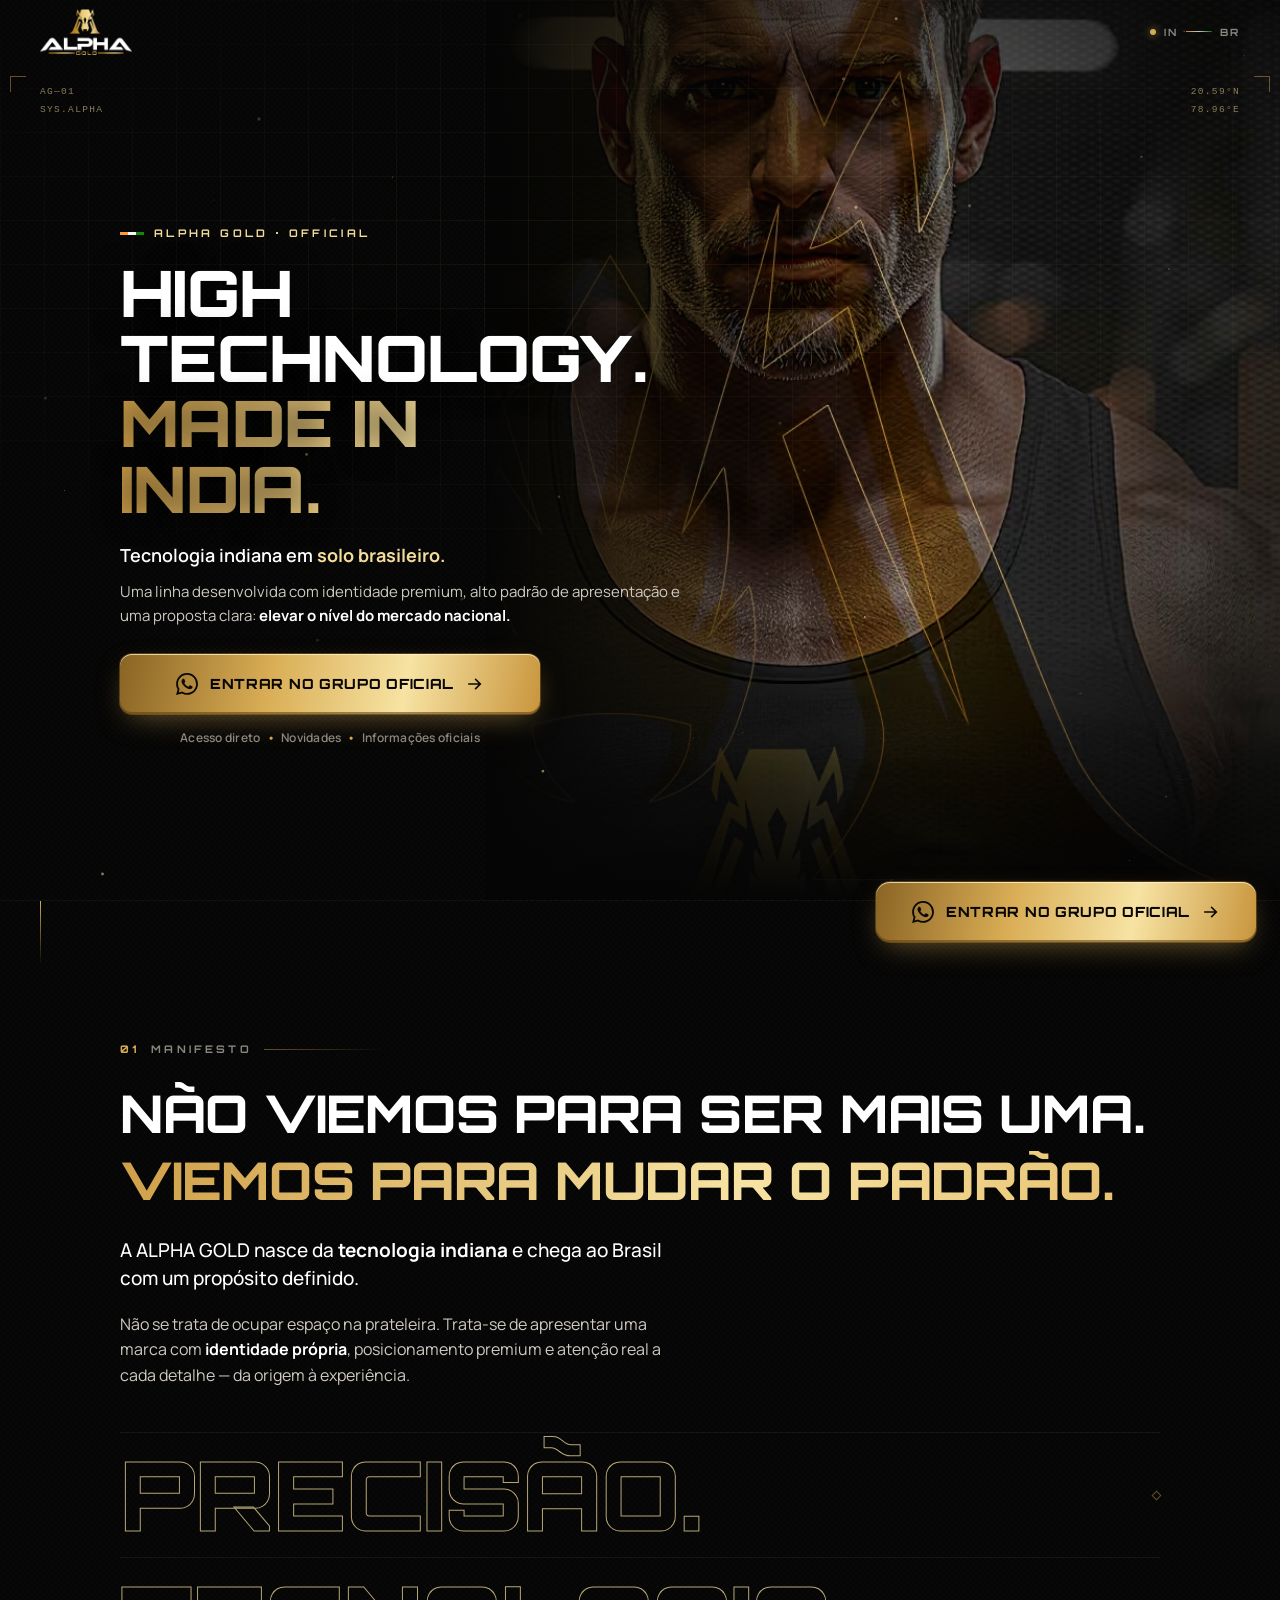
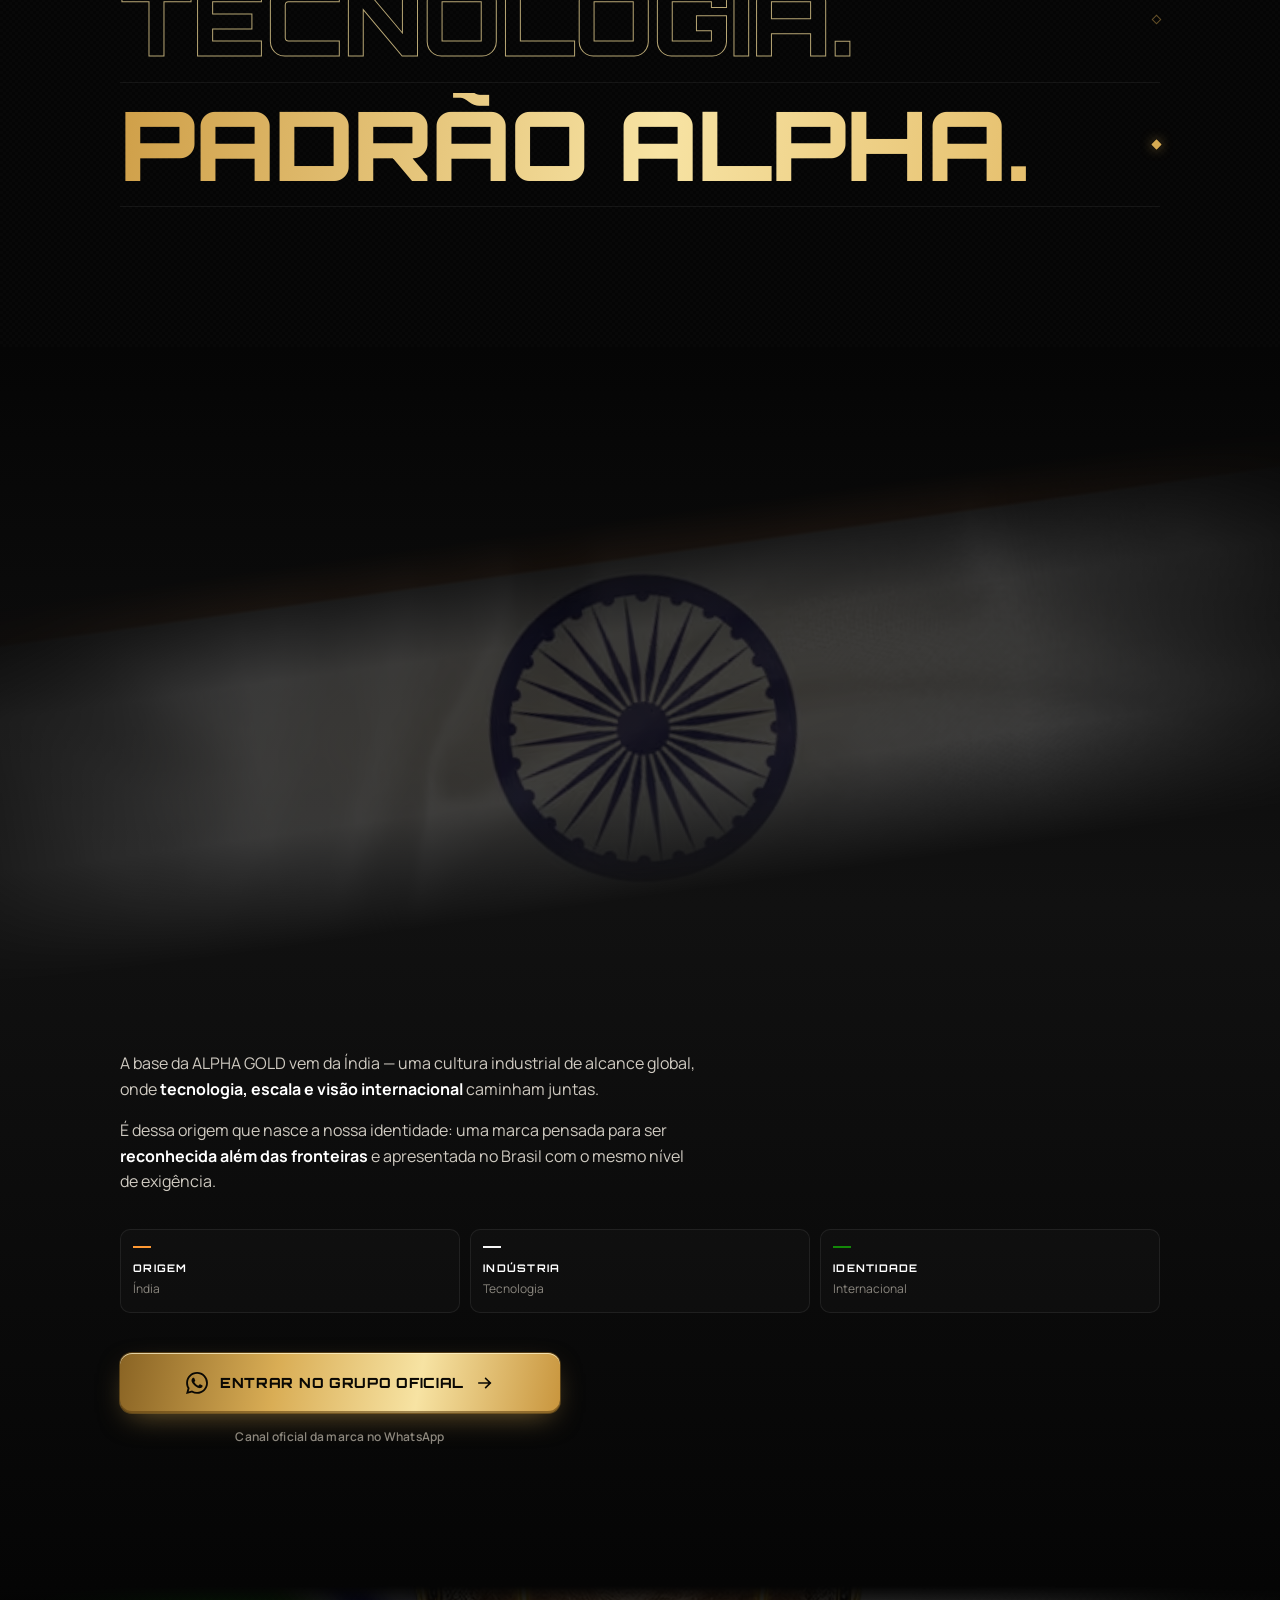
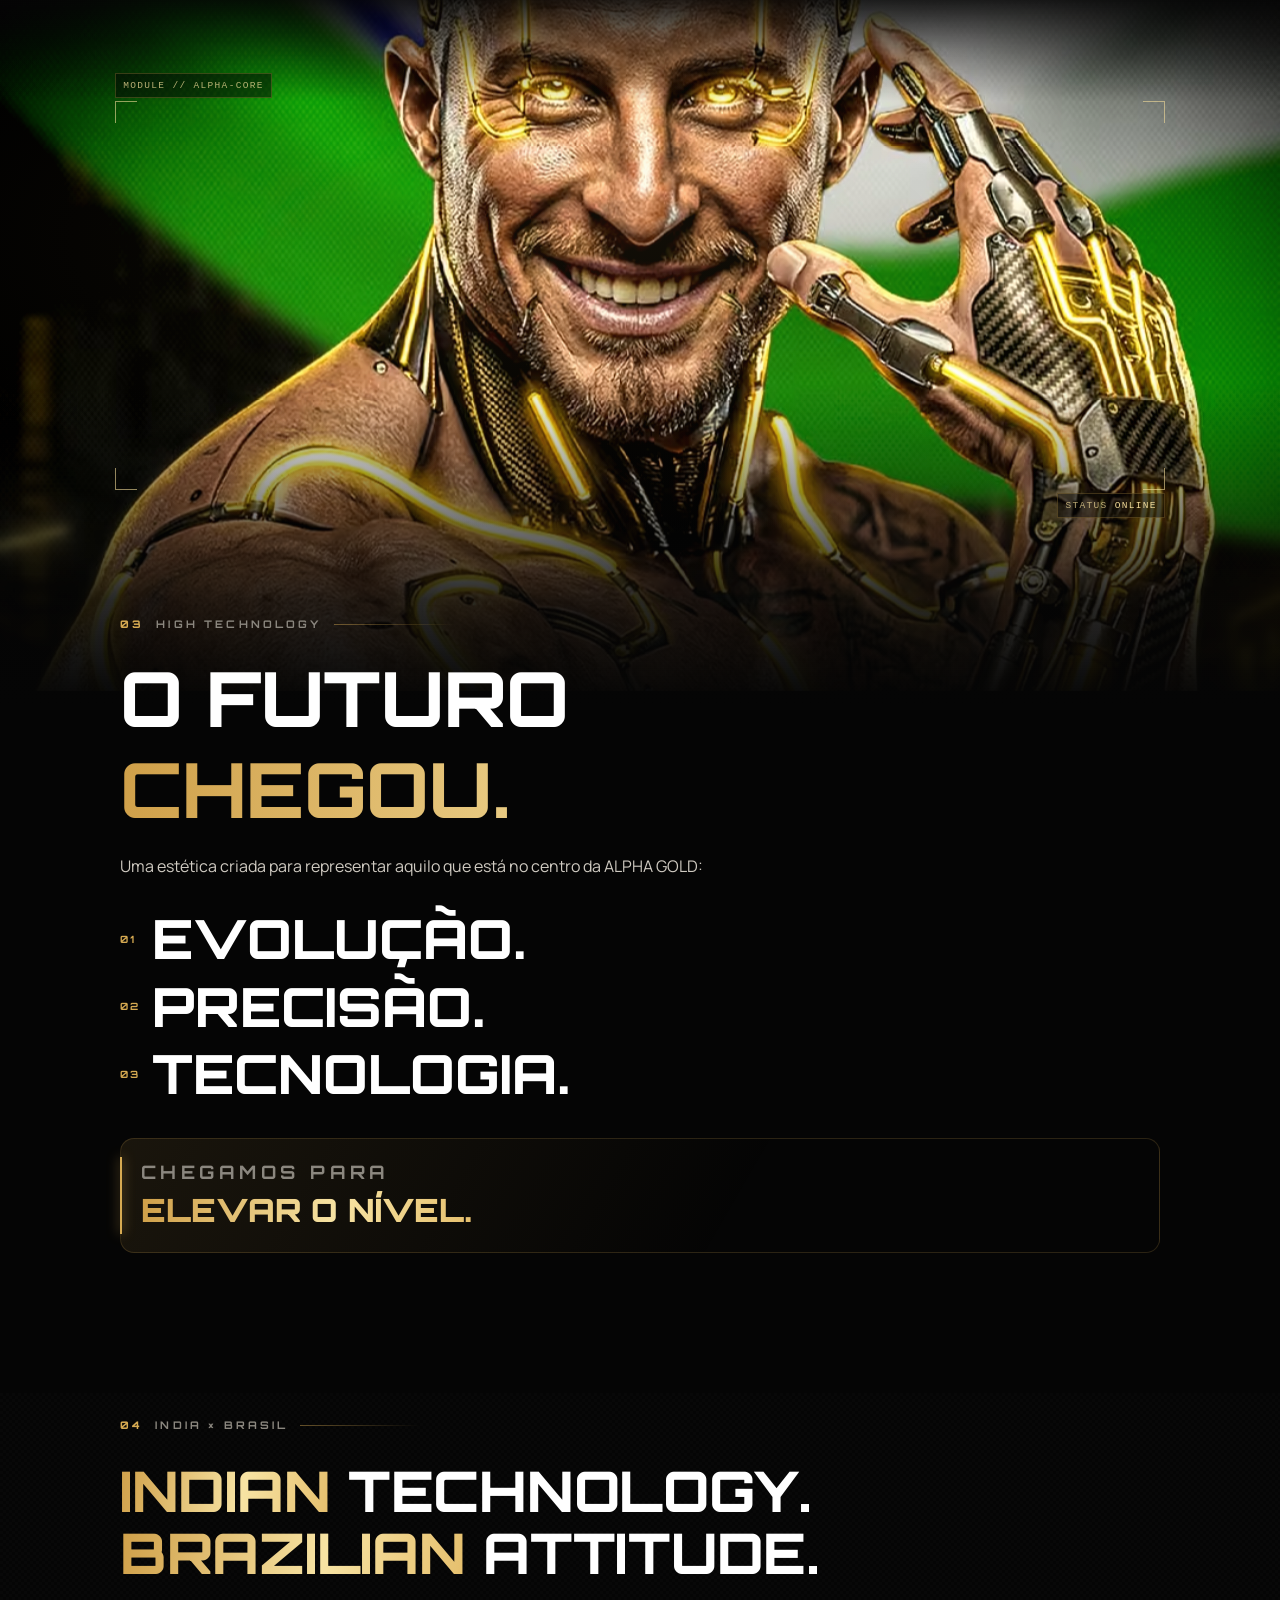
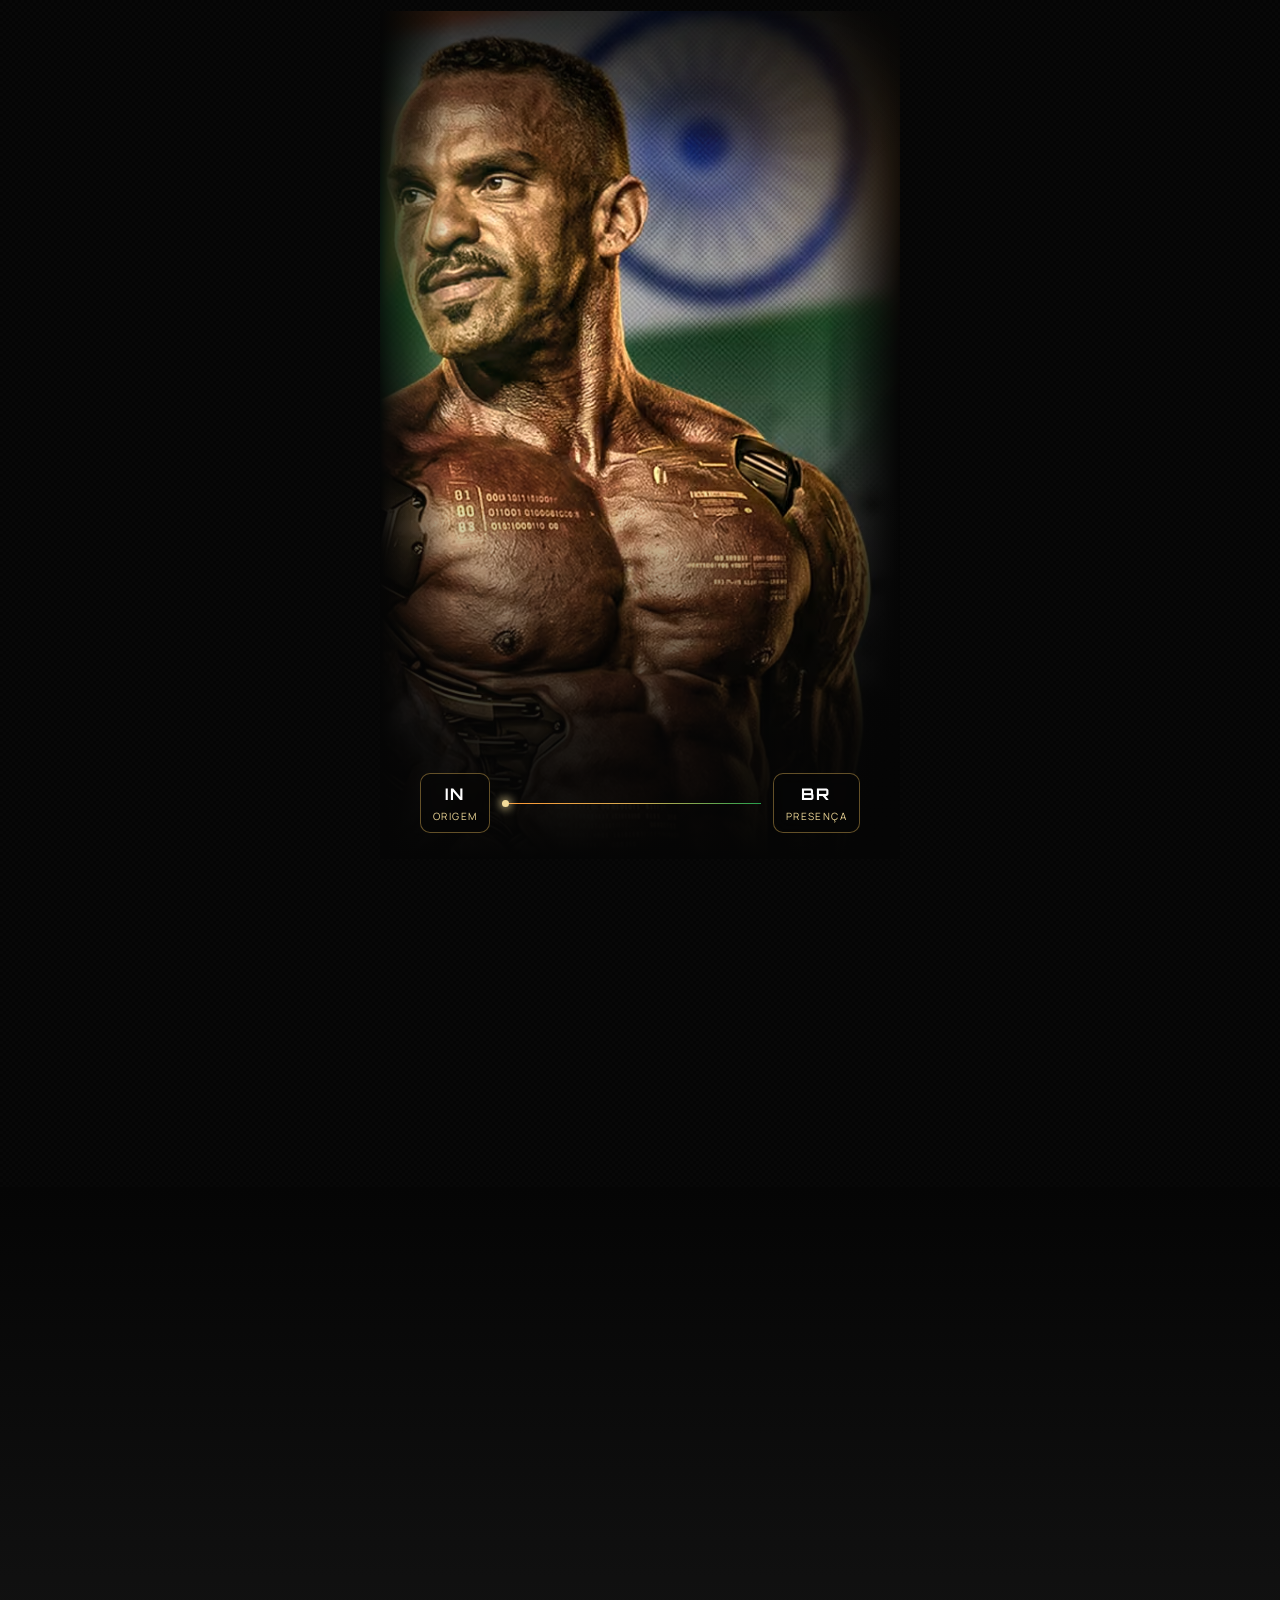
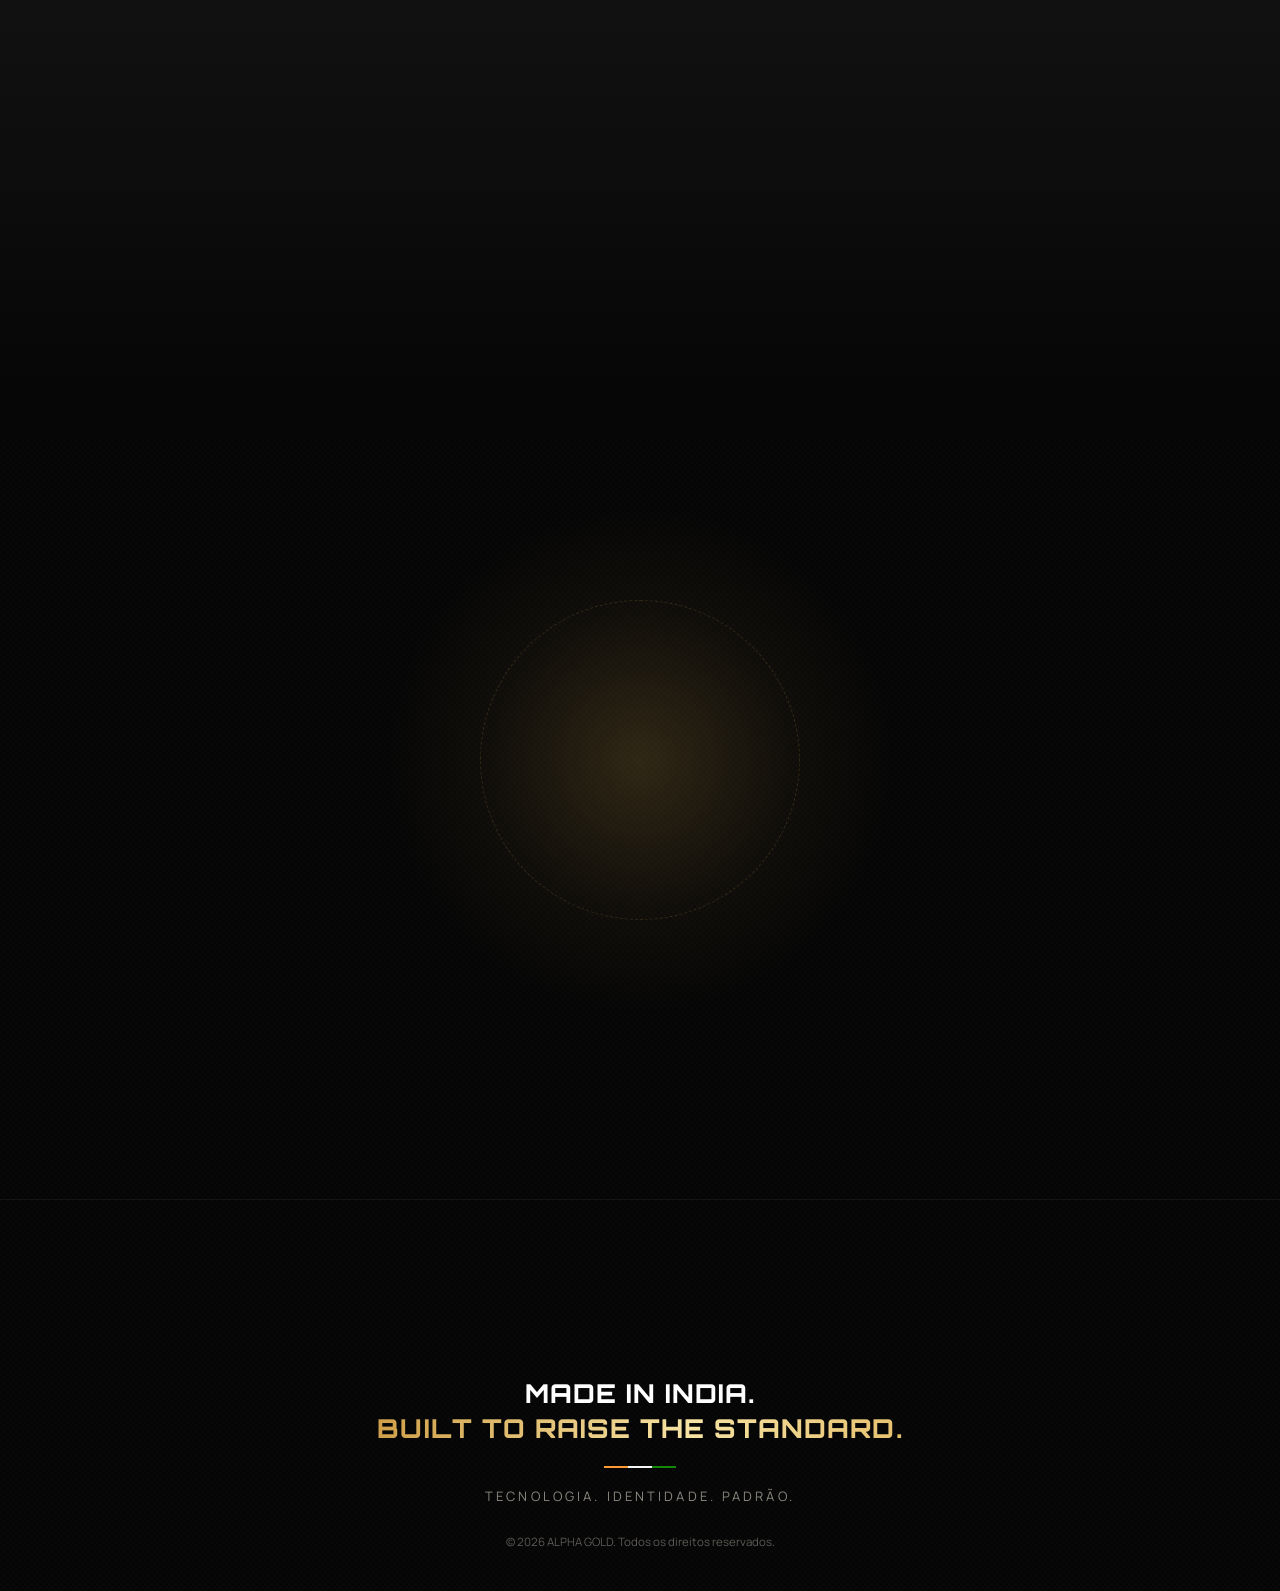
==== index.html @ a2a4c8d1 "Landing page ALPHA GOLD (mobile-first) Página institucional com hero, manifesto, Made in India, High" ====
<!doctype html>
<html lang="pt-BR">
<head>
  <meta charset="utf-8">
  <meta name="viewport" content="width=device-width, initial-scale=1, viewport-fit=cover">
  <title>ALPHA GOLD | High Technology — Made in India</title>
  <meta name="description" content="Conheça a ALPHA GOLD. Tecnologia, identidade premium e origem indiana em uma experiência desenvolvida para o mercado brasileiro.">
  <meta name="theme-color" content="#050505">
  <meta name="color-scheme" content="dark">
  <script>document.documentElement.classList.add('js')</script>
  <link rel="canonical" href="https://SEU-DOMINIO.com.br/">

  <!-- Open Graph -->
  <meta property="og:type" content="website">
  <meta property="og:locale" content="pt_BR">
  <meta property="og:site_name" content="ALPHA GOLD">
  <meta property="og:title" content="ALPHA GOLD | High Technology — Made in India">
  <meta property="og:description" content="Conheça a ALPHA GOLD. Tecnologia, identidade premium e origem indiana em uma experiência desenvolvida para o mercado brasileiro.">
  <meta property="og:url" content="https://SEU-DOMINIO.com.br/">
  <meta property="og:image" content="https://SEU-DOMINIO.com.br/assets/img/og-image.jpg">
  <meta property="og:image:type" content="image/jpeg">
  <meta property="og:image:width" content="1200">
  <meta property="og:image:height" content="630">
  <meta property="og:image:alt" content="ALPHA GOLD — High Technology, Made in India">
  <meta name="twitter:card" content="summary_large_image">
  <meta name="twitter:title" content="ALPHA GOLD | High Technology — Made in India">
  <meta name="twitter:description" content="Tecnologia, identidade premium e origem indiana em uma experiência desenvolvida para o mercado brasileiro.">
  <meta name="twitter:image" content="https://SEU-DOMINIO.com.br/assets/img/og-image.jpg">

  <link rel="icon" type="image/png" href="assets/img/favicon.png">
  <link rel="apple-touch-icon" href="assets/img/apple-touch-icon.png">

  <!-- LCP: imagem do hero -->
  <link rel="preload" as="image" href="assets/img/hero.avif" type="image/avif" fetchpriority="high">

  <link rel="preconnect" href="https://fonts.googleapis.com">
  <link rel="preconnect" href="https://fonts.gstatic.com" crossorigin>
  <link rel="stylesheet" href="https://fonts.googleapis.com/css2?family=Orbitron:wght@500;700;800;900&family=Manrope:wght@400;500;600;700;800&display=swap">
  <link rel="stylesheet" href="assets/css/styles.css">

  <script type="application/ld+json">
  {
    "@context": "https://schema.org",
    "@type": "Organization",
    "name": "ALPHA GOLD",
    "slogan": "High Technology — Made in India",
    "logo": "https://SEU-DOMINIO.com.br/assets/img/logo.webp"
  }
  </script>
</head>
<body>
  <!-- Sprite de ícones -->
  <svg width="0" height="0" style="position:absolute" aria-hidden="true" focusable="false">
    <symbol id="i-wa" viewBox="0 0 24 24"><path fill="currentColor" d="M17.47 14.38c-.3-.15-1.76-.87-2.03-.97-.27-.1-.47-.15-.67.15-.2.3-.77.97-.94 1.16-.17.2-.35.22-.64.07-.3-.15-1.26-.46-2.39-1.47-.88-.79-1.48-1.76-1.65-2.06-.17-.3-.02-.46.13-.6.13-.14.3-.35.45-.53.15-.17.2-.3.3-.5.1-.2.05-.37-.03-.52-.07-.15-.67-1.61-.91-2.2-.25-.58-.49-.5-.67-.51h-.57c-.2 0-.52.07-.8.37-.27.3-1.04 1.02-1.04 2.48 0 1.46 1.07 2.88 1.21 3.07.15.2 2.1 3.2 5.08 4.49.71.31 1.26.49 1.7.63.71.22 1.36.19 1.87.12.57-.09 1.76-.72 2-1.42.25-.7.25-1.29.18-1.41-.08-.13-.28-.2-.57-.35m-5.42 7.4h-.01a9.87 9.87 0 0 1-5.03-1.38l-.36-.21-3.74.98 1-3.65-.24-.37a9.86 9.86 0 0 1-1.51-5.26c0-5.45 4.44-9.88 9.89-9.88 2.64 0 5.12 1.03 6.99 2.9a9.83 9.83 0 0 1 2.89 6.99c0 5.45-4.44 9.88-9.88 9.88m8.41-18.3A11.82 11.82 0 0 0 12.05 0C5.5 0 .16 5.34.16 11.89c0 2.1.55 4.14 1.59 5.95L.06 24l6.3-1.65a11.88 11.88 0 0 0 5.68 1.45h.01c6.55 0 11.89-5.34 11.89-11.9 0-3.17-1.24-6.16-3.48-8.4Z"/></symbol>
    <symbol id="i-arrow" viewBox="0 0 24 24"><path fill="none" stroke="currentColor" stroke-width="2.2" stroke-linecap="square" d="M4 12h15M13 6l6 6-6 6"/></symbol>
  </svg>

  <a class="skip" href="#manifesto">Pular para o conteúdo</a>

  <header class="topbar" id="topbar">
    <a class="topbar__brand" href="#topo" aria-label="ALPHA GOLD — início">
      <img src="assets/img/logo-sm.webp" width="400" height="200" alt="ALPHA GOLD" decoding="async">
    </a>
    <div class="topbar__hud" aria-hidden="true">
      <span class="dot"></span>
      <span>IN</span><i class="topbar__line"></i><span>BR</span>
    </div>
  </header>

  <main id="topo">

    <!-- ============ HERO ============ -->
    <section class="hero" id="hero" aria-labelledby="hero-title">
      <div class="hero__media" aria-hidden="true">
        <picture>
          <source srcset="assets/img/hero.avif" type="image/avif">
          <img src="assets/img/hero.webp" width="760" height="1350" alt="" fetchpriority="high" decoding="async">
        </picture>
      </div>
      <div class="hero__fx" aria-hidden="true">
        <div class="grid-lines"></div>
        <canvas class="particles" id="particles"></canvas>
        <div class="hud hud--tl"><span>AG—01</span><span>SYS.ALPHA</span></div>
        <div class="hud hud--tr"><span>20.59°N</span><span>78.96°E</span></div>
        <span class="corner corner--tl"></span><span class="corner corner--tr"></span>
        <div class="scanline"></div>
      </div>

      <div class="hero__content container">
        <p class="eyebrow reveal"><span class="tricolor" aria-hidden="true"></span>ALPHA GOLD · Official</p>
        <h1 class="hero__title reveal reveal--blur" id="hero-title">
          <span>High</span>
          <span>Technology.</span>
          <span class="gold-text">Made in</span>
          <span class="gold-text">India.</span>
        </h1>
        <p class="hero__sub reveal">Tecnologia indiana em <strong>solo brasileiro.</strong></p>
        <p class="hero__text reveal">Uma linha desenvolvida com identidade premium, alto padrão de apresentação e uma proposta clara: <strong>elevar o nível do mercado nacional.</strong></p>

        <div class="cta-block reveal">
          <a class="btn-gold" href="https://chat.whatsapp.com/I4d3pxrMCnHClSR1aerVGS" target="_blank" rel="noopener" data-track="whatsapp_hero_click" id="cta-hero">
            <svg class="btn-gold__icon" aria-hidden="true"><use href="#i-wa"/></svg>
            <span>Entrar no grupo oficial</span>
            <svg class="btn-gold__arrow" aria-hidden="true"><use href="#i-arrow"/></svg>
          </a>
          <p class="microcopy">Acesso direto <i>•</i> Novidades <i>•</i> Informações oficiais</p>
        </div>
      </div>
    </section>

    <!-- ============ MANIFESTO ============ -->
    <section class="section manifesto" id="manifesto" aria-labelledby="manifesto-title">
      <div class="container">
        <p class="section-tag reveal"><b>01</b><span>Manifesto</span></p>
        <h2 class="h2 reveal reveal--blur" id="manifesto-title">
          Não viemos para ser mais uma.
          <span class="gold-text">Viemos para mudar o padrão.</span>
        </h2>
        <div class="manifesto__body">
          <p class="lead reveal">A ALPHA GOLD nasce da <strong>tecnologia indiana</strong> e chega ao Brasil com um propósito definido.</p>
          <p class="reveal">Não se trata de ocupar espaço na prateleira. Trata-se de apresentar uma marca com <strong>identidade própria</strong>, posicionamento premium e atenção real a cada detalhe — da origem à experiência.</p>
        </div>

        <ul class="bigwords" aria-label="Pilares ALPHA GOLD">
          <li class="bigwords__item reveal reveal--slide"><span class="outline-text">Precisão.</span></li>
          <li class="bigwords__item reveal reveal--slide"><span class="outline-text">Tecnologia.</span></li>
          <li class="bigwords__item reveal reveal--slide"><span class="gold-text">Padrão Alpha.</span></li>
        </ul>
      </div>
    </section>

    <!-- ============ MADE IN INDIA ============ -->
    <section class="section india" id="made-in-india" aria-labelledby="india-title">
      <div class="india__fabric" aria-hidden="true">
        <picture>
          <source srcset="assets/img/flag.avif" type="image/avif">
          <img src="assets/img/flag.webp" width="900" height="550" alt="" loading="lazy" decoding="async">
        </picture>
      </div>

      <div class="container india__inner">
        <p class="section-tag reveal"><b>02</b><span>Origem</span></p>

        <div class="seal reveal reveal--scale" aria-hidden="true">
          <svg class="seal__svg" viewBox="0 0 240 240">
            <defs>
              <linearGradient id="g-gold" x1="0" y1="0" x2="1" y2="1">
                <stop offset="0" stop-color="#8a6424"/><stop offset=".35" stop-color="#f3dc9a"/>
                <stop offset=".6" stop-color="#c4913a"/><stop offset="1" stop-color="#7d5a1f"/>
              </linearGradient>
              <path id="seal-ring" d="M120 120 m-86 0 a86 86 0 1 1 172 0 a86 86 0 1 1 -172 0"/>
            </defs>
            <g class="seal__teeth">
              <circle cx="120" cy="120" r="108" fill="none" stroke="url(#g-gold)" stroke-width="14" stroke-dasharray="14 8.6"/>
            </g>
            <circle cx="120" cy="120" r="100" fill="#0b0b0b" stroke="url(#g-gold)" stroke-width="2"/>
            <circle cx="120" cy="120" r="72" fill="none" stroke="url(#g-gold)" stroke-width="1" opacity=".6"/>
            <g class="seal__text">
              <text font-family="Orbitron, sans-serif" font-size="10" font-weight="700" letter-spacing="2.4" fill="url(#g-gold)">
                <textPath href="#seal-ring" textLength="530" lengthAdjust="spacing">MADE IN INDIA • HIGH TECHNOLOGY • ALPHA GOLD •</textPath>
              </text>
            </g>
            <rect x="84" y="160" width="24" height="3" fill="#FF9933"/>
            <rect x="108" y="160" width="24" height="3" fill="#F5F5F5"/>
            <rect x="132" y="160" width="24" height="3" fill="#138808"/>
          </svg>
          <img class="seal__emblem" src="assets/img/emblem.webp" width="160" height="125" alt="" loading="lazy" decoding="async">
          <span class="seal__label">Made in India</span>
        </div>

        <h2 class="h2 h2--xl reveal reveal--blur" id="india-title">Made in <span class="gold-text">India</span></h2>
        <p class="subtitle reveal">A origem faz parte do nosso DNA.</p>

        <div class="india__body">
          <p class="reveal">A base da ALPHA GOLD vem da Índia — uma cultura industrial de alcance global, onde <strong>tecnologia, escala e visão internacional</strong> caminham juntas.</p>
          <p class="reveal">É dessa origem que nasce a nossa identidade: uma marca pensada para ser <strong>reconhecida além das fronteiras</strong> e apresentada no Brasil com o mesmo nível de exigência.</p>
        </div>

        <ul class="pillars reveal">
          <li><span class="pillars__bar pillars__bar--saffron"></span><b>Origem</b><small>Índia</small></li>
          <li><span class="pillars__bar pillars__bar--white"></span><b>Indústria</b><small>Tecnologia</small></li>
          <li><span class="pillars__bar pillars__bar--green"></span><b>Identidade</b><small>Internacional</small></li>
        </ul>

        <div class="cta-block cta-block--mid reveal">
          <a class="btn-gold" href="https://chat.whatsapp.com/I4d3pxrMCnHClSR1aerVGS" target="_blank" rel="noopener" data-track="whatsapp_mid_click">
            <svg class="btn-gold__icon" aria-hidden="true"><use href="#i-wa"/></svg>
            <span>Entrar no grupo oficial</span>
            <svg class="btn-gold__arrow" aria-hidden="true"><use href="#i-arrow"/></svg>
          </a>
          <p class="microcopy">Canal oficial da marca no WhatsApp</p>
        </div>
      </div>
    </section>

    <!-- ============ HIGH TECHNOLOGY ============ -->
    <section class="hitech" id="high-technology" aria-labelledby="hitech-title">
      <div class="hitech__media" aria-hidden="true">
        <div class="hitech__parallax" data-parallax>
          <picture>
            <source srcset="assets/img/cyborg.avif" type="image/avif">
            <img src="assets/img/cyborg.webp" width="1080" height="905" alt="" loading="lazy" decoding="async">
          </picture>
        </div>
        <div class="hitech__frame">
          <span class="corner corner--tl"></span><span class="corner corner--tr"></span>
          <span class="corner corner--bl"></span><span class="corner corner--br"></span>
          <span class="hitech__readout hitech__readout--a">MODULE // ALPHA-CORE</span>
          <span class="hitech__readout hitech__readout--b">STATUS <em>ONLINE</em></span>
        </div>
        <div class="scanline scanline--slow"></div>
      </div>

      <div class="container hitech__content">
        <p class="section-tag reveal"><b>03</b><span>High Technology</span></p>
        <h2 class="h2 h2--xl reveal reveal--blur" id="hitech-title">O futuro <span class="gold-text">chegou.</span></h2>
        <p class="reveal">Uma estética criada para representar aquilo que está no centro da ALPHA GOLD:</p>
        <ul class="triad" aria-label="O que nos move">
          <li class="reveal reveal--slide"><i>01</i>Evolução.</li>
          <li class="reveal reveal--slide"><i>02</i>Precisão.</li>
          <li class="reveal reveal--slide"><i>03</i>Tecnologia.</li>
        </ul>
        <p class="statement reveal"><span>Chegamos para</span> <strong class="gold-text">elevar o nível.</strong></p>
      </div>
    </section>

    <!-- ============ INDIA X BRASIL ============ -->
    <section class="section fusion" id="india-brasil" aria-labelledby="fusion-title">
      <div class="container">
        <p class="section-tag reveal"><b>04</b><span>India × Brasil</span></p>
        <h2 class="h2 reveal reveal--blur" id="fusion-title">
          <span class="fusion__line"><span class="gold-text">Indian</span> technology.</span>
          <span class="fusion__line"><span class="gold-text">Brazilian</span> attitude.</span>
        </h2>
      </div>

      <div class="fusion__visual reveal reveal--scale">
        <picture>
          <source srcset="assets/img/fusion.avif" type="image/avif">
          <img src="assets/img/fusion.webp" width="552" height="1228" alt="Atleta com elementos tecnológicos dourados representando a união entre Índia e Brasil" loading="lazy" decoding="async">
        </picture>
        <div class="fusion__glow fusion__glow--in" aria-hidden="true"></div>
        <div class="fusion__glow fusion__glow--br" aria-hidden="true"></div>
        <div class="route" aria-hidden="true">
          <div class="route__node"><b>IN</b><small>Origem</small></div>
          <div class="route__track"><span class="route__pulse"></span></div>
          <div class="route__node"><b>BR</b><small>Presença</small></div>
        </div>
      </div>

      <div class="container fusion__copy">
        <p class="subtitle subtitle--stack reveal"><span>Duas culturas.</span><span class="gold-text">Uma única identidade.</span></p>
        <p class="reveal">A precisão de uma origem industrial indiana encontra a energia, a presença e a atitude do mercado brasileiro. O resultado é uma marca internacional com <strong>linguagem própria</strong> — e um único foco: o <strong>padrão ALPHA GOLD.</strong></p>
      </div>
    </section>

    <!-- ============ THE ALPHA STANDARD ============ -->
    <section class="section standard" id="alpha-standard" aria-labelledby="standard-title">
      <div class="container">
        <p class="section-tag reveal"><b>05</b><span>The Alpha Standard</span></p>
        <h2 class="h2 reveal reveal--blur" id="standard-title">
          Não basta parecer premium.
          <span class="gold-text">É preciso carregar o padrão em todos os detalhes.</span>
        </h2>

        <ul class="cards">
          <li class="card reveal">
            <span class="card__num">01</span>
            <svg class="card__icon" viewBox="0 0 48 48" aria-hidden="true">
              <circle cx="24" cy="24" r="17" /><circle cx="24" cy="24" r="3.5" />
              <path d="M24 7v34M7 24h34M12 12l24 24M36 12 12 36" opacity=".55"/>
            </svg>
            <h3 class="card__title">Origem indiana</h3>
            <p class="card__text">Base e identidade nascidas na Índia.</p>
            <span class="card__accent card__accent--in"></span>
          </li>
          <li class="card reveal">
            <span class="card__num">02</span>
            <svg class="card__icon" viewBox="0 0 48 48" aria-hidden="true">
              <path d="M14 8h20l8 11-18 21L6 19z"/><path d="M6 19h36M18 8l6 11 6-11M24 19v21" opacity=".55"/>
            </svg>
            <h3 class="card__title">Padrão premium</h3>
            <p class="card__text">Alto nível de apresentação em cada detalhe.</p>
            <span class="card__accent"></span>
          </li>
          <li class="card reveal">
            <span class="card__num">03</span>
            <svg class="card__icon" viewBox="0 0 48 48" aria-hidden="true">
              <path d="M24 5 40.5 14.5v19L24 43 7.5 33.5v-19z"/><path d="M16 33 24 15l8 18M19.5 26h9" />
            </svg>
            <h3 class="card__title">Identidade única</h3>
            <p class="card__text">Uma estética própria, feita para ser reconhecida.</p>
            <span class="card__accent"></span>
          </li>
          <li class="card reveal">
            <span class="card__num">04</span>
            <svg class="card__icon" viewBox="0 0 48 48" aria-hidden="true">
              <path d="M24 42s13-12.3 13-22a13 13 0 1 0-26 0c0 9.7 13 22 13 22z"/><path d="M24 13l2.2 4.5 4.8.7-3.5 3.4.8 4.9-4.3-2.3-4.3 2.3.8-4.9-3.5-3.4 4.8-.7z" opacity=".75"/>
            </svg>
            <h3 class="card__title">Presença no Brasil</h3>
            <p class="card__text">Uma marca internacional em solo brasileiro.</p>
            <span class="card__accent card__accent--br"></span>
          </li>
        </ul>
      </div>
    </section>

    <!-- ============ FINAL CTA ============ -->
    <section class="section final" id="final" aria-labelledby="final-title">
      <div class="final__halo" aria-hidden="true"></div>
      <div class="container final__inner">
        <img class="final__emblem reveal reveal--scale" src="assets/img/emblem.webp" width="160" height="125" alt="" loading="lazy" decoding="async">
        <h2 class="h2 reveal reveal--blur" id="final-title">
          Você está pronto para conhecer
          <span class="gold-text">o universo ALPHA GOLD?</span>
        </h2>
        <p class="reveal">Entre para o nosso canal oficial e tenha acesso às <strong>informações, novidades e atualizações</strong> da marca.</p>

        <div class="cta-block cta-block--final reveal" id="cta-final">
          <a class="btn-gold btn-gold--xl" href="https://chat.whatsapp.com/I4d3pxrMCnHClSR1aerVGS" target="_blank" rel="noopener" data-track="whatsapp_final_click">
            <svg class="btn-gold__icon" aria-hidden="true"><use href="#i-wa"/></svg>
            <span>Entrar no grupo ALPHA GOLD</span>
          </a>
          <p class="microcopy microcopy--official"><svg aria-hidden="true"><use href="#i-wa"/></svg> WhatsApp Oficial</p>
        </div>
      </div>
    </section>
  </main>

  <footer class="footer">
    <div class="container footer__inner">
      <img class="footer__logo" src="assets/img/logo.webp" width="818" height="408" alt="ALPHA GOLD" loading="lazy" decoding="async">
      <p class="footer__claim">Made in India.<br><span class="gold-text">Built to raise the standard.</span></p>
      <span class="tricolor tricolor--wide" aria-hidden="true"></span>
      <p class="footer__values">Tecnologia. Identidade. Padrão.</p>
      <p class="footer__legal">© <span id="year">2026</span> ALPHA GOLD. Todos os direitos reservados.</p>
    </div>
  </footer>

  <!-- Sticky CTA -->
  <div class="sticky-cta" id="sticky-cta" aria-hidden="true">
    <a class="btn-gold btn-gold--sticky" href="https://chat.whatsapp.com/I4d3pxrMCnHClSR1aerVGS" target="_blank" rel="noopener" data-track="whatsapp_sticky_click" tabindex="-1">
      <svg class="btn-gold__icon" aria-hidden="true"><use href="#i-wa"/></svg>
      <span>Entrar no grupo oficial</span>
      <svg class="btn-gold__arrow" aria-hidden="true"><use href="#i-arrow"/></svg>
    </a>
  </div>

  <script src="assets/js/main.js" defer></script>
</body>
</html>
---- assets/css/styles.css ----
/* =========================================================
   ALPHA GOLD — Landing page (mobile-first)
   ========================================================= */

:root {
  --black: #050505;
  --graphite: #111111;
  --graphite-2: #171717;
  --line: rgba(214, 170, 82, .18);
  --line-strong: rgba(214, 170, 82, .45);
  --gold: #d6aa52;
  --gold-light: #f3dc9a;
  --gold-deep: #8a6424;
  --amber: #e89a2c;
  --white: #ffffff;
  --text: #cfcac1;
  --muted: #8b877f;
  --saffron: #ff9933;
  --india-white: #f5f5f5;
  --india-green: #138808;

  --gold-metal: linear-gradient(100deg, #8a6424 0%, #d9ad55 20%, #f7e3a3 38%, #c9963e 56%, #8c6420 76%, #e6c274 100%);
  --gold-text-grad: linear-gradient(100deg, #cf9f48 0%, #f7e3a3 30%, #e2b862 55%, #fff0c4 75%, #d6a74f 100%);

  --f-display: "Orbitron", "Arial Black", system-ui, sans-serif;
  --f-body: "Manrope", system-ui, -apple-system, "Segoe UI", Roboto, sans-serif;
  --f-mono: ui-monospace, "SFMono-Regular", Menlo, Consolas, monospace;

  --gutter: 20px;
  --section-y: 104px;
  --radius: 14px;
  --ease: cubic-bezier(.2, .7, .1, 1);
  --sticky-h: 60px;
  --safe-b: env(safe-area-inset-bottom, 0px);
}

/* ---------- Reset / base ---------- */
*, *::before, *::after { box-sizing: border-box; }
html { -webkit-text-size-adjust: 100%; scroll-behavior: smooth; }
body {
  margin: 0;
  background-color: var(--black);
  /* fibra de carbono extremamente sutil */
  background-image:
    linear-gradient(45deg, rgba(255,255,255,.012) 25%, transparent 25%, transparent 75%, rgba(255,255,255,.012) 75%),
    linear-gradient(45deg, rgba(255,255,255,.012) 25%, transparent 25%, transparent 75%, rgba(255,255,255,.012) 75%);
  background-size: 6px 6px;
  background-position: 0 0, 3px 3px;
  color: var(--text);
  font-family: var(--f-body);
  font-size: 16px;
  line-height: 1.6;
  -webkit-font-smoothing: antialiased;
  text-rendering: optimizeLegibility;
  overflow-x: hidden;
  padding-bottom: calc(var(--sticky-h) + 24px + var(--safe-b));
}
img, svg, picture { display: block; max-width: 100%; }
img { height: auto; }
a { color: inherit; }
p { margin: 0 0 1em; }
ul { list-style: none; margin: 0; padding: 0; }
h1, h2, h3 { margin: 0; font-weight: 800; }
strong { color: var(--white); font-weight: 700; }
::selection { background: var(--gold); color: var(--black); }

.container { width: 100%; max-width: 1120px; margin-inline: auto; padding-inline: var(--gutter); }

.skip {
  position: absolute; left: 12px; top: -60px; z-index: 100;
  background: var(--gold); color: var(--black); padding: 10px 14px; border-radius: 8px; font-weight: 700;
}
.skip:focus { top: 12px; }

:focus-visible { outline: 2px solid var(--gold-light); outline-offset: 3px; }

/* ---------- Tipografia ---------- */
.gold-text {
  color: var(--gold);
  background: var(--gold-text-grad);
  background-size: 200% 100%;
  -webkit-background-clip: text;
  background-clip: text;
  -webkit-text-fill-color: transparent;
}
.outline-text {
  color: transparent;
  -webkit-text-stroke: 1px rgba(243, 220, 154, .75);
}

.eyebrow {
  display: inline-flex; align-items: center; gap: 10px;
  font-family: var(--f-display); font-weight: 700;
  font-size: 10.5px; letter-spacing: .32em; text-transform: uppercase;
  color: var(--gold-light);
  margin-bottom: 18px;
}

.tricolor {
  display: inline-block; width: 24px; height: 3px; flex: none;
  background: linear-gradient(90deg, var(--saffron) 0 33.3%, var(--india-white) 33.3% 66.6%, var(--india-green) 66.6%);
}
.tricolor--wide { width: 72px; height: 2px; }

.section-tag {
  display: flex; align-items: center; gap: 12px;
  font-family: var(--f-display); font-size: 10.5px; font-weight: 700;
  letter-spacing: .3em; text-transform: uppercase; color: var(--muted);
  margin-bottom: 26px;
}
.section-tag b { color: var(--gold); font-weight: 800; }
.section-tag::after {
  content: ""; flex: 1; height: 1px; max-width: 120px;
  background: linear-gradient(90deg, var(--line-strong), transparent);
}

.h2 {
  font-family: var(--f-display); font-weight: 800;
  font-size: clamp(25px, 7.4vw, 52px); line-height: 1.12;
  letter-spacing: -.005em; text-transform: uppercase; color: var(--white);
  margin-bottom: 26px;
}
.h2 > .gold-text { display: block; margin-top: .18em; }
.h2--xl { font-size: clamp(34px, 10.5vw, 76px); line-height: 1.02; }

.subtitle {
  font-family: var(--f-display); font-weight: 700;
  font-size: 12.5px; letter-spacing: .14em; text-transform: uppercase;
  color: var(--gold-light); margin-bottom: 26px;
}
.subtitle--stack span { display: block; }
.subtitle--stack { font-size: clamp(15px, 4.6vw, 22px); letter-spacing: .08em; color: var(--white); line-height: 1.35; }

.lead { font-size: 19px; line-height: 1.5; color: var(--white); font-weight: 500; }

/* ---------- Topbar ---------- */
.topbar {
  position: fixed; inset: 0 0 auto 0; z-index: 40;
  display: flex; align-items: center; justify-content: space-between;
  height: 64px; padding: 0 var(--gutter);
  padding-top: env(safe-area-inset-top, 0px);
  height: calc(64px + env(safe-area-inset-top, 0px));
  transition: background-color .4s var(--ease), backdrop-filter .4s, border-color .4s;
  border-bottom: 1px solid transparent;
}
.topbar.is-solid {
  background: rgba(5, 5, 5, .78);
  -webkit-backdrop-filter: blur(14px) saturate(1.2);
  backdrop-filter: blur(14px) saturate(1.2);
  border-bottom-color: rgba(214, 170, 82, .12);
}
.topbar__brand { display: flex; align-items: center; min-height: 44px; }
.topbar__brand img { width: 92px; height: auto; }
.topbar__hud {
  display: flex; align-items: center; gap: 8px;
  font-family: var(--f-display); font-size: 10px; font-weight: 700; letter-spacing: .2em; color: var(--muted);
}
.topbar__hud .dot {
  width: 6px; height: 6px; border-radius: 50%; background: var(--gold);
  box-shadow: 0 0 8px rgba(214, 170, 82, .8);
}
.topbar__line {
  width: 26px; height: 1px;
  background: linear-gradient(90deg, var(--saffron), var(--india-white), var(--india-green));
  opacity: .8;
}

/* ---------- Botão dourado ---------- */
.btn-gold {
  --h: 60px;
  position: relative; isolation: isolate; overflow: hidden;
  display: flex; align-items: center; justify-content: center; gap: 12px;
  width: 100%; min-height: var(--h); padding: 0 16px;
  border-radius: 12px;
  background: var(--gold-metal);
  background-size: 180% 100%;
  color: #0a0804; text-decoration: none;
  font-family: var(--f-display); font-weight: 800; font-size: clamp(11.5px, 3.35vw, 14px); letter-spacing: .05em; text-transform: uppercase;
  white-space: nowrap;
  box-shadow:
    inset 0 1px 0 rgba(255, 244, 205, .75),
    inset 0 -2px 0 rgba(90, 60, 15, .55),
    0 10px 30px -10px rgba(214, 170, 82, .55),
    0 0 0 1px rgba(120, 85, 25, .6);
  -webkit-tap-highlight-color: transparent;
  touch-action: manipulation;
  transition: transform .25s var(--ease), box-shadow .3s var(--ease), background-position .6s var(--ease);
}
.btn-gold::before { /* reflexo que atravessa o botão ocasionalmente */
  content: ""; position: absolute; z-index: -1; top: -20%; bottom: -20%; left: 0; width: 38%;
  background: linear-gradient(100deg, transparent, rgba(255, 255, 255, .7), transparent);
  transform: translateX(-160%) skewX(-18deg);
  animation: shine 6.5s var(--ease) infinite;
  animation-delay: var(--shine-delay, 1.8s);
}
.btn-gold span { position: relative; }
.btn-gold__icon { width: 22px; height: 22px; flex: none; }
.btn-gold__arrow { width: 18px; height: 18px; flex: none; transition: transform .3s var(--ease); }
.btn-gold:hover { background-position: 100% 0; }
.btn-gold:hover .btn-gold__arrow { transform: translateX(4px); }
.btn-gold:active { transform: scale(.975); box-shadow: inset 0 1px 0 rgba(255,244,205,.6), 0 4px 14px -6px rgba(214,170,82,.6), 0 0 0 1px rgba(120,85,25,.6); }
.btn-gold--xl { --h: 66px; }

@keyframes shine {
  0%, 72% { transform: translateX(-160%) skewX(-18deg); }
  100% { transform: translateX(380%) skewX(-18deg); }
}

.cta-block { margin-top: 28px; }
.microcopy {
  margin: 14px 0 0; text-align: center;
  font-size: 12px; font-weight: 600; letter-spacing: .02em; color: var(--muted);
}
.microcopy i { font-style: normal; color: var(--gold); margin: 0 4px; }

/* ---------- Elementos HUD ---------- */
.grid-lines {
  position: absolute; inset: 0;
  background-image:
    linear-gradient(rgba(214, 170, 82, .07) 1px, transparent 1px),
    linear-gradient(90deg, rgba(214, 170, 82, .07) 1px, transparent 1px);
  background-size: 44px 44px;
  -webkit-mask-image: radial-gradient(120% 60% at 50% 30%, #000 10%, transparent 70%);
  mask-image: radial-gradient(120% 60% at 50% 30%, #000 10%, transparent 70%);
}
.hud {
  position: absolute; top: calc(84px + env(safe-area-inset-top, 0px));
  display: flex; flex-direction: column; gap: 3px;
  font-family: var(--f-mono); font-size: 9.5px; letter-spacing: .14em; color: rgba(243, 220, 154, .55);
}
.hud--tl { left: var(--gutter); }
.hud--tr { right: var(--gutter); text-align: right; }
.corner {
  position: absolute; width: 16px; height: 16px; border: 0 solid var(--line-strong);
}
.corner--tl { top: 0; left: 0; border-top-width: 1px; border-left-width: 1px; }
.corner--tr { top: 0; right: 0; border-top-width: 1px; border-right-width: 1px; }
.corner--bl { bottom: 0; left: 0; border-bottom-width: 1px; border-left-width: 1px; }
.corner--br { bottom: 0; right: 0; border-bottom-width: 1px; border-right-width: 1px; }
.hero__fx .corner--tl { top: calc(76px + env(safe-area-inset-top, 0px)); left: 10px; }
.hero__fx .corner--tr { top: calc(76px + env(safe-area-inset-top, 0px)); right: 10px; }

.scanline {
  position: absolute; left: 0; right: 0; top: 0; height: 120px;
  background: linear-gradient(180deg, transparent, rgba(214, 170, 82, .06) 70%, rgba(243, 220, 154, .22) 99%, transparent);
  transform: translateY(-120px);
  animation: scan 7s linear infinite;
  pointer-events: none;
}
.scanline--slow { animation-duration: 10s; }
@keyframes scan { to { transform: translateY(110vh); } }

/* ---------- HERO ---------- */
.hero {
  position: relative; overflow: hidden;
  min-height: 100vh; min-height: 100svh;
  display: flex; align-items: flex-end;
  padding-top: 64px;
}
.hero__media { position: absolute; inset: 0 0 18% 0; }
.hero__media picture, .hero__media img { width: 100%; height: 100%; }
.hero__media img { object-fit: cover; object-position: 50% 8%; filter: saturate(1.05) contrast(1.05); }
.hero__media::after {
  content: ""; position: absolute; inset: 0 0 -1px;
  background:
    linear-gradient(180deg, rgba(5,5,5,.55) 0%, rgba(5,5,5,0) 22%, rgba(5,5,5,.2) 40%, rgba(5,5,5,.8) 58%, rgba(5,5,5,.96) 74%, var(--black) 100%),
    radial-gradient(80% 50% at 60% 25%, transparent 30%, rgba(5,5,5,.55) 100%);
}
.hero__fx { position: absolute; inset: 0; pointer-events: none; }
.particles { position: absolute; inset: 0; width: 100%; height: 100%; }

.hero__content { position: relative; z-index: 2; padding-bottom: 36px; }
.hero__title {
  font-family: var(--f-display); font-weight: 900;
  font-size: clamp(30px, 9.3vw, 64px); line-height: 1.02; letter-spacing: -.01em;
  text-transform: uppercase; color: var(--white);
  margin-bottom: 20px;
  text-shadow: 0 2px 30px rgba(0, 0, 0, .6);
}
.hero__title > span { display: block; }
.hero__sub {
  font-size: 18px; font-weight: 600; color: var(--white); margin-bottom: 10px;
}
.hero__sub strong { color: var(--gold-light); }
.hero__text { font-size: 15px; line-height: 1.6; color: var(--text); max-width: 34em; margin-bottom: 0; }
.hero .cta-block { margin-top: 26px; }

/* ---------- Seções base ---------- */
.section { position: relative; padding: var(--section-y) 0; }

/* ---------- MANIFESTO ---------- */
.manifesto { border-top: 1px solid rgba(255, 255, 255, .04); }
.manifesto::before { /* linha técnica */
  content: ""; position: absolute; left: var(--gutter); top: 0; width: 1px; height: 64px;
  background: linear-gradient(var(--gold), transparent);
}
.manifesto__body { max-width: 36em; }
.bigwords { margin-top: 44px; }
.bigwords__item {
  font-family: var(--f-display); font-weight: 900; text-transform: uppercase;
  font-size: clamp(30px, 9.4vw, 96px); line-height: 1.08; letter-spacing: -.01em;
  padding: 10px 0; border-top: 1px solid rgba(255, 255, 255, .06);
  display: flex; align-items: center; justify-content: space-between; gap: 12px;
}
.bigwords__item:last-child { border-bottom: 1px solid rgba(255, 255, 255, .06); }
.bigwords__item::after {
  content: ""; width: 7px; height: 7px; flex: none; border: 1px solid var(--line-strong); transform: rotate(45deg);
}
.bigwords__item:last-child::after { background: var(--gold); border-color: var(--gold); box-shadow: 0 0 12px rgba(214,170,82,.7); }

/* ---------- MADE IN INDIA ---------- */
.india { overflow: hidden; background: linear-gradient(180deg, var(--black), var(--graphite) 45%, var(--black)); }
.india__fabric {
  position: absolute; left: -10%; right: -10%; top: 170px; height: 380px;
  transform: rotate(-8deg);
  opacity: .28;
  -webkit-mask-image: linear-gradient(90deg, transparent, #000 25%, #000 75%, transparent), linear-gradient(transparent, #000 30%, #000 70%, transparent);
  -webkit-mask-composite: source-in;
  mask-image: linear-gradient(90deg, transparent, #000 25%, #000 75%, transparent), linear-gradient(transparent, #000 30%, #000 70%, transparent);
  mask-composite: intersect;
  pointer-events: none;
}
.india__fabric picture, .india__fabric img { width: 100%; height: 100%; }
.india__fabric img { object-fit: cover; filter: saturate(.8) contrast(1.1) brightness(.7); }
.india__fabric::after { /* luz dourada sobre o tecido */
  content: ""; position: absolute; inset: 0;
  background: radial-gradient(50% 60% at 50% 50%, rgba(214,170,82,.25), transparent 70%);
  mix-blend-mode: overlay;
}
.india__inner { position: relative; }

.seal {
  position: relative; width: 196px; height: 196px; margin: 4px auto 40px;
  filter: drop-shadow(0 18px 40px rgba(0,0,0,.8)) drop-shadow(0 0 30px rgba(214,170,82,.18));
}
.seal__svg { width: 100%; height: 100%; }
.seal__teeth, .seal__text { transform-origin: 120px 120px; }
.seal__teeth { animation: spin 60s linear infinite; }
.seal__text { animation: spin 40s linear infinite reverse; }
@keyframes spin { to { transform: rotate(360deg); } }
.seal__emblem {
  position: absolute; left: 50%; top: 42%; width: 62px; transform: translate(-50%, -50%);
}
.seal__label {
  position: absolute; left: 0; right: 0; top: 59%; text-align: center;
  font-family: var(--f-display); font-size: 8.5px; font-weight: 800; letter-spacing: .28em; color: var(--white);
}

.india .h2--xl { text-align: left; }
.india__body { max-width: 36em; }
.pillars {
  display: grid; grid-template-columns: repeat(3, 1fr); gap: 10px; margin-top: 34px;
}
.pillars li {
  position: relative; padding: 16px 12px 14px;
  border: 1px solid rgba(255,255,255,.07); border-radius: 10px;
  background: rgba(255,255,255,.02);
}
.pillars__bar { display: block; width: 18px; height: 2px; margin-bottom: 12px; }
.pillars__bar--saffron { background: var(--saffron); }
.pillars__bar--white { background: var(--india-white); }
.pillars__bar--green { background: var(--india-green); }
.pillars b { display: block; font-family: var(--f-display); font-size: 10.5px; letter-spacing: .12em; text-transform: uppercase; color: var(--white); }
.pillars small { display: block; font-size: 12px; color: var(--muted); margin-top: 2px; }
.cta-block--mid { margin-top: 40px; }

/* ---------- HIGH TECHNOLOGY ---------- */
.hitech { position: relative; overflow: hidden; background: var(--black); padding-bottom: var(--section-y); }
.hitech__media { position: relative; height: 118vw; max-height: 720px; overflow: hidden; }
.hitech__parallax { position: absolute; inset: -40px 0; will-change: transform; }
.hitech__parallax picture, .hitech__parallax img { width: 100%; height: 100%; }
.hitech__parallax img { object-fit: cover; object-position: 50% 12%; filter: contrast(1.08) saturate(.95); }
.hitech__media::after {
  content: ""; position: absolute; inset: 0;
  background:
    linear-gradient(180deg, var(--black) 0%, rgba(5,5,5,0) 16%, rgba(5,5,5,0) 55%, rgba(5,5,5,.85) 85%, var(--black) 100%),
    radial-gradient(90% 60% at 50% 35%, rgba(214,170,82,.08), transparent 70%);
}
.hitech__frame { position: absolute; inset: 16% 9% 30%; z-index: 2; }
.hitech__frame .corner { width: 22px; height: 22px; border-color: rgba(243,220,154,.6); }
.hitech__readout {
  position: absolute; font-family: var(--f-mono); font-size: 9.5px; letter-spacing: .14em;
  color: rgba(243, 220, 154, .75); background: rgba(5,5,5,.5); padding: 4px 7px;
  border: 1px solid rgba(214,170,82,.25);
}
.hitech__readout em { font-style: normal; color: var(--gold-light); }
.hitech__readout--a { top: -28px; left: 0; }
.hitech__readout--b { bottom: -28px; right: 0; }

.hitech__content { position: relative; z-index: 3; margin-top: -90px; }
.triad { margin: 26px 0 30px; }
.triad li {
  display: flex; align-items: center; gap: 14px;
  font-family: var(--f-display); font-weight: 800; text-transform: uppercase;
  font-size: clamp(24px, 7.4vw, 54px); color: var(--white); line-height: 1.25;
}
.triad i { font-style: normal; font-size: 10px; letter-spacing: .2em; color: var(--gold); font-weight: 700; width: 18px; }
.statement {
  position: relative; margin: 0; padding: 22px 20px;
  border: 1px solid var(--line); border-radius: var(--radius);
  background: linear-gradient(120deg, rgba(214,170,82,.1), rgba(214,170,82,0) 60%);
  font-family: var(--f-display); text-transform: uppercase; font-size: clamp(18px, 5.4vw, 32px); line-height: 1.25; color: var(--white);
}
.statement span { display: block; font-size: .58em; letter-spacing: .24em; color: var(--muted); margin-bottom: 6px; font-weight: 700; }
.statement strong { font-weight: 900; }
.statement::before {
  content: ""; position: absolute; left: -1px; top: 18px; bottom: 18px; width: 2px; background: var(--gold);
  box-shadow: 0 0 12px rgba(214,170,82,.8);
}

/* ---------- INDIA X BRASIL ---------- */
.fusion { padding-top: 24px; padding-bottom: calc(var(--section-y) - 20px); }
.fusion__line { display: block; }
.fusion .h2 { font-size: clamp(24px, 7.2vw, 56px); }
.fusion__visual {
  position: relative; margin: 8px auto 0; width: 100%; max-width: 520px;
  aspect-ratio: 552 / 900; overflow: hidden;
}
.fusion__visual picture, .fusion__visual img { width: 100%; height: 100%; }
.fusion__visual img { object-fit: cover; object-position: 50% 0; }
.fusion__visual::after {
  content: ""; position: absolute; inset: 0;
  background: linear-gradient(180deg, rgba(5,5,5,.6) 0%, transparent 18%, transparent 55%, rgba(5,5,5,.9) 86%, var(--black) 100%),
              linear-gradient(90deg, var(--black) 0%, transparent 14%, transparent 86%, var(--black) 100%);
}
.fusion__glow { position: absolute; width: 60%; height: 40%; filter: blur(40px); opacity: .22; z-index: 1; mix-blend-mode: screen; pointer-events: none; }
.fusion__glow--in { top: 0; right: -10%; background: radial-gradient(var(--saffron), transparent 70%); }
.fusion__glow--br { top: 10%; left: -20%; background: radial-gradient(#1f9a4a, transparent 70%); }

.route {
  position: absolute; z-index: 3; left: var(--gutter); right: var(--gutter); bottom: 26px;
  display: flex; align-items: center; gap: 12px;
}
.route__node {
  flex: none; text-align: center; padding: 8px 12px; min-width: 64px;
  border: 1px solid var(--line-strong); border-radius: 10px;
  background: rgba(5,5,5,.6); -webkit-backdrop-filter: blur(8px); backdrop-filter: blur(8px);
}
.route__node b { display: block; font-family: var(--f-display); font-size: 16px; letter-spacing: .12em; color: var(--white); }
.route__node small { display: block; font-size: 10px; letter-spacing: .14em; text-transform: uppercase; color: var(--gold-light); }
.route__track { position: relative; flex: 1; height: 1px; background: linear-gradient(90deg, var(--saffron), var(--gold) 50%, #27a04c); overflow: visible; }
.route__pulse {
  position: absolute; top: -3px; left: 0; width: 7px; height: 7px; border-radius: 50%;
  background: var(--gold-light); box-shadow: 0 0 10px 2px rgba(243,220,154,.8);
  animation: route 3.6s var(--ease) infinite;
}
@keyframes route { 0% { left: 0; opacity: 0; } 15% { opacity: 1; } 85% { opacity: 1; } 100% { left: calc(100% - 7px); opacity: 0; } }
.fusion__copy { margin-top: 30px; }
.fusion__copy p:last-child { max-width: 36em; }

/* ---------- THE ALPHA STANDARD ---------- */
.standard { background: linear-gradient(180deg, var(--black), var(--graphite) 50%, var(--black)); }
.cards { display: grid; grid-template-columns: 1fr 1fr; gap: 12px; margin-top: 8px; }
.card {
  position: relative; overflow: hidden;
  display: flex; flex-direction: column;
  min-height: 236px; padding: 18px 16px 20px;
  border-radius: var(--radius);
  background:
    linear-gradient(160deg, rgba(255,255,255,.055), rgba(255,255,255,.01) 40%, rgba(0,0,0,.2)),
    #0c0c0c;
  border: 1px solid rgba(214,170,82,.22);
  box-shadow: inset 0 1px 0 rgba(255,255,255,.06), 0 20px 40px -24px rgba(0,0,0,.9);
}
.card::before { /* iluminação estratégica */
  content: ""; position: absolute; top: -40%; right: -40%; width: 90%; height: 80%;
  background: radial-gradient(circle, rgba(214,170,82,.16), transparent 65%);
  pointer-events: none;
}
.card__num { font-family: var(--f-mono); font-size: 10px; letter-spacing: .2em; color: var(--muted); }
.card__icon {
  width: 42px; height: 42px; margin: 22px 0 auto;
  fill: none; stroke: var(--gold); stroke-width: 1.4; stroke-linejoin: round; stroke-linecap: round;
  filter: drop-shadow(0 0 6px rgba(214,170,82,.35));
}
.card__title {
  font-family: var(--f-display); font-weight: 800; font-size: 13px; line-height: 1.3;
  letter-spacing: .06em; text-transform: uppercase; color: var(--white);
  margin: 24px 0 8px;
}
.card__text { font-size: 13px; line-height: 1.5; color: var(--muted); margin: 0; }
.card__accent { position: absolute; left: 16px; bottom: 0; width: 28px; height: 2px; background: var(--gold); }
.card__accent--in { background: linear-gradient(90deg, var(--saffron) 0 33%, var(--india-white) 33% 66%, var(--india-green) 66%); }
.card__accent--br { background: linear-gradient(90deg, #1f9a4a 0 50%, #f2c230 50%); }

/* ---------- FINAL CTA ---------- */
.final { overflow: hidden; text-align: center; padding-top: calc(var(--section-y) + 12px); }
.final__halo {
  position: absolute; left: 50%; top: 40px; width: 560px; height: 560px; transform: translateX(-50%);
  background:
    radial-gradient(circle, rgba(214,170,82,.2) 0%, rgba(214,170,82,.05) 38%, transparent 64%);
  pointer-events: none;
}
.final__halo::after { /* anéis HUD */
  content: ""; position: absolute; inset: 120px; border-radius: 50%;
  border: 1px dashed rgba(214,170,82,.18);
  animation: spin 80s linear infinite;
}
.final__inner { position: relative; }
.final__emblem { width: 76px; margin: 0 auto 28px; filter: drop-shadow(0 0 24px rgba(214,170,82,.45)); }
.final .h2 { font-size: clamp(22px, 6.6vw, 48px); }
.final p { max-width: 30em; margin-inline: auto; }
.cta-block--final { margin-top: 34px; }
.microcopy--official { display: flex; align-items: center; justify-content: center; gap: 8px; color: var(--text); letter-spacing: .14em; text-transform: uppercase; font-size: 11.5px; }
.microcopy--official svg { width: 15px; height: 15px; color: #25d366; }

/* ---------- Footer ---------- */
.footer { position: relative; padding: 56px 0 40px; border-top: 1px solid rgba(255,255,255,.05); text-align: center; }
.footer__inner { display: flex; flex-direction: column; align-items: center; }
.footer__logo { width: 180px; margin-bottom: 30px; }
.footer__claim {
  font-family: var(--f-display); font-weight: 800; text-transform: uppercase;
  font-size: clamp(16px, 4.8vw, 26px); line-height: 1.35; letter-spacing: .04em; color: var(--white);
  margin-bottom: 20px;
}
.footer__values { font-size: 13px; letter-spacing: .24em; text-transform: uppercase; color: var(--muted); margin: 18px 0 26px; }
.footer__legal { font-size: 11.5px; color: #5d5a55; margin: 0; }

/* ---------- Sticky CTA ---------- */
.sticky-cta {
  position: fixed; z-index: 50; left: 0; right: 0; bottom: 0;
  padding: 10px 12px calc(10px + var(--safe-b));
  background: linear-gradient(180deg, rgba(5,5,5,0), rgba(5,5,5,.9) 45%);
  transform: translateY(110%);
  transition: transform .45s var(--ease);
  pointer-events: none;
}
.sticky-cta.is-visible { transform: translateY(0); pointer-events: auto; }
.btn-gold--sticky { --h: var(--sticky-h); --shine-delay: 3s; border-radius: 14px; }

/* ---------- Reveal (animações de scroll) ---------- */
.js .reveal {
  opacity: 0; transform: translate3d(0, 26px, 0);
  transition: opacity .9s var(--ease), transform .9s var(--ease), filter .9s var(--ease);
  transition-delay: var(--d, 0s);
}
.js .reveal--blur { filter: blur(10px); }
.js .reveal--slide { transform: translate3d(-24px, 0, 0); }
.js .reveal--scale { transform: scale(.94); }
.js .reveal.is-in { opacity: 1; transform: none; filter: none; }
.js .reveal.is-in .gold-text, .js .reveal.is-in.gold-text { animation: goldsweep 2.4s var(--ease) .2s both; }
@keyframes goldsweep { from { background-position: 100% 0; } to { background-position: 0 0; } }

/* ---------- Telas maiores (aprimoramento progressivo) ---------- */
@media (min-width: 400px) {
  :root { --gutter: 24px; }
}
@media (min-width: 768px) {
  :root { --section-y: 140px; --gutter: 40px; }
  .hero__media { inset: 0 0 0 38%; }
  .hero__media::after {
    background:
      linear-gradient(90deg, var(--black) 0%, rgba(5,5,5,.6) 25%, transparent 55%),
      linear-gradient(180deg, rgba(5,5,5,.5) 0%, transparent 25%, transparent 70%, var(--black) 100%);
  }
  .hero { align-items: center; }
  .hero__content { padding-bottom: 0; }
  .hero__content > * { max-width: 560px; }
  .hero .cta-block { max-width: 420px; }
  .cta-block--mid, .cta-block--final { max-width: 440px; }
  .cta-block--final { margin-inline: auto; }
  .cards { grid-template-columns: repeat(4, 1fr); gap: 16px; }
  .card { min-height: 320px; padding: 24px; }
  .hitech__media { height: 80vh; max-height: 820px; }
  .seal { width: 240px; height: 240px; }
  .sticky-cta { left: auto; right: 24px; bottom: 24px; width: 380px; padding: 0; background: none; }
  body { padding-bottom: 0; }
}

/* ---------- Acessibilidade: movimento reduzido ---------- */
@media (prefers-reduced-motion: reduce) {
  html { scroll-behavior: auto; }
  *, *::before, *::after { animation: none !important; transition-duration: .01ms !important; }
  .js .reveal { opacity: 1; transform: none; filter: none; }
  .particles, .scanline { display: none; }
}
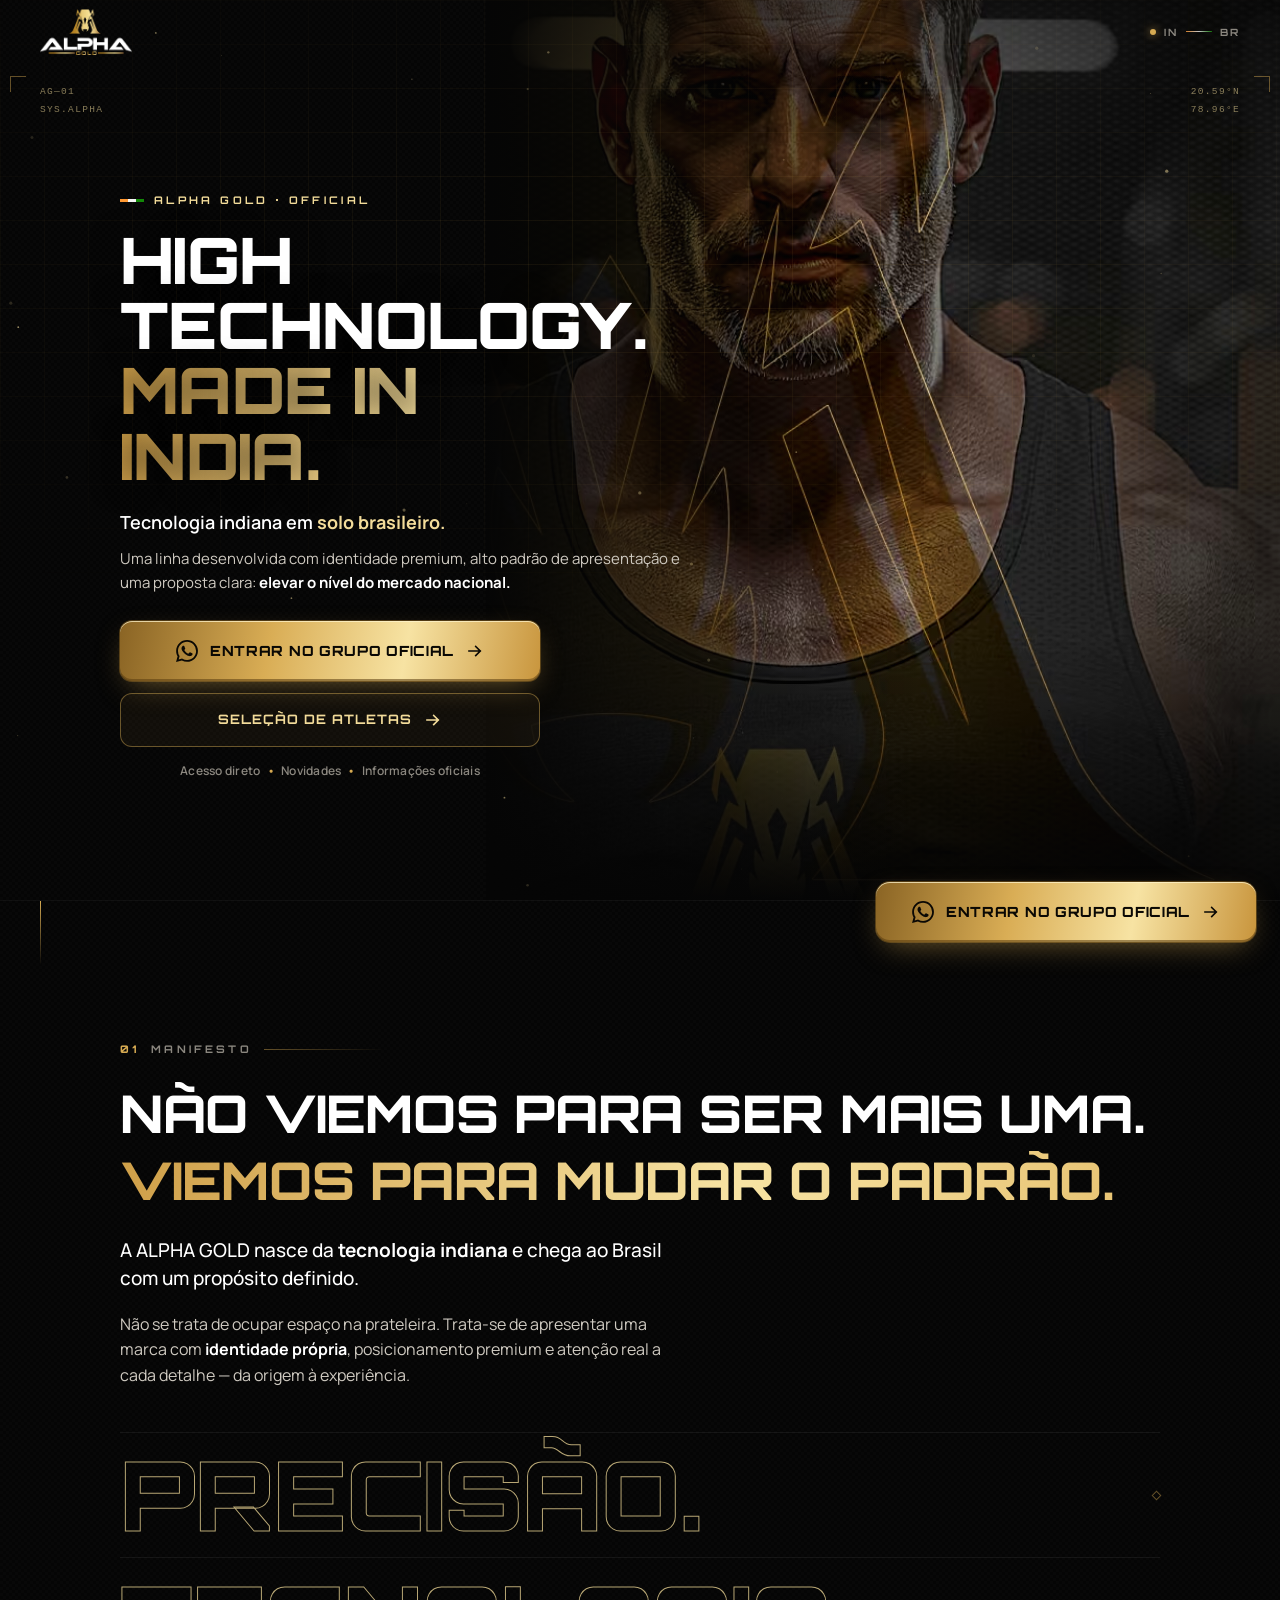
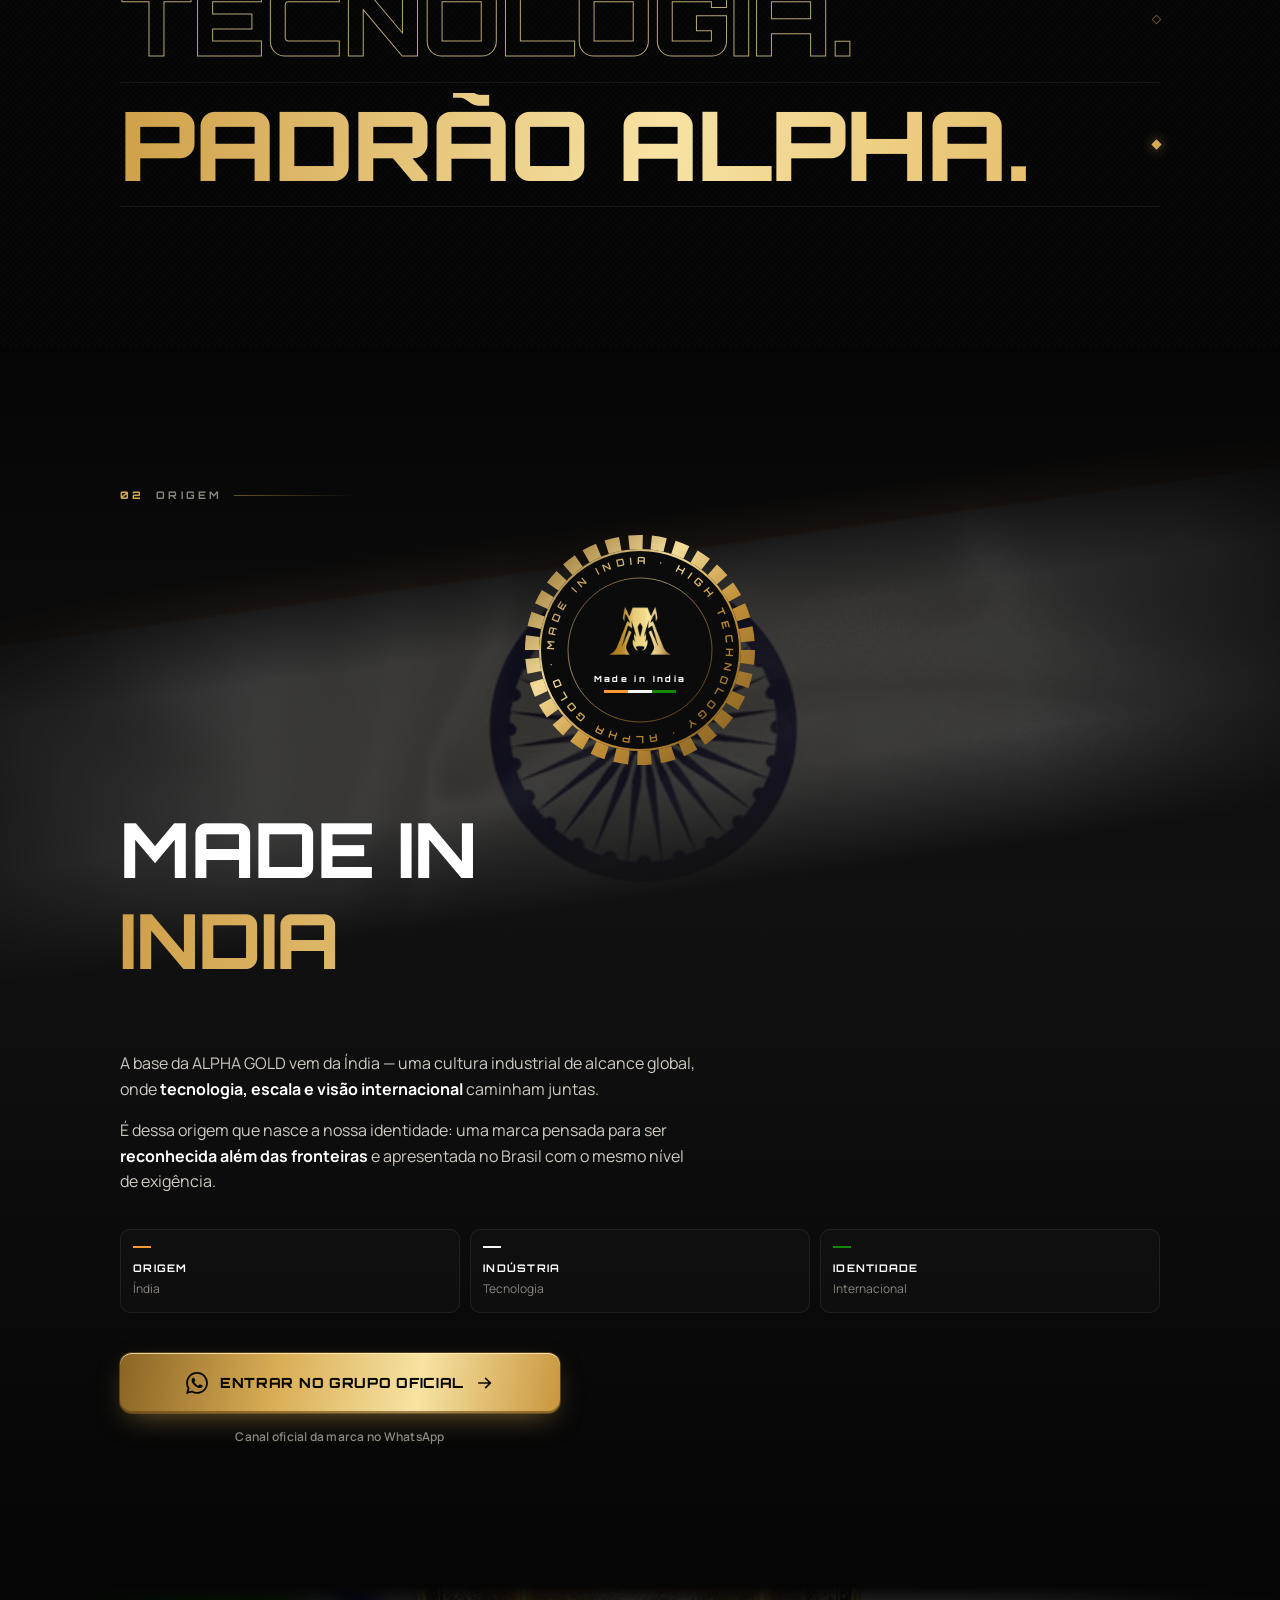
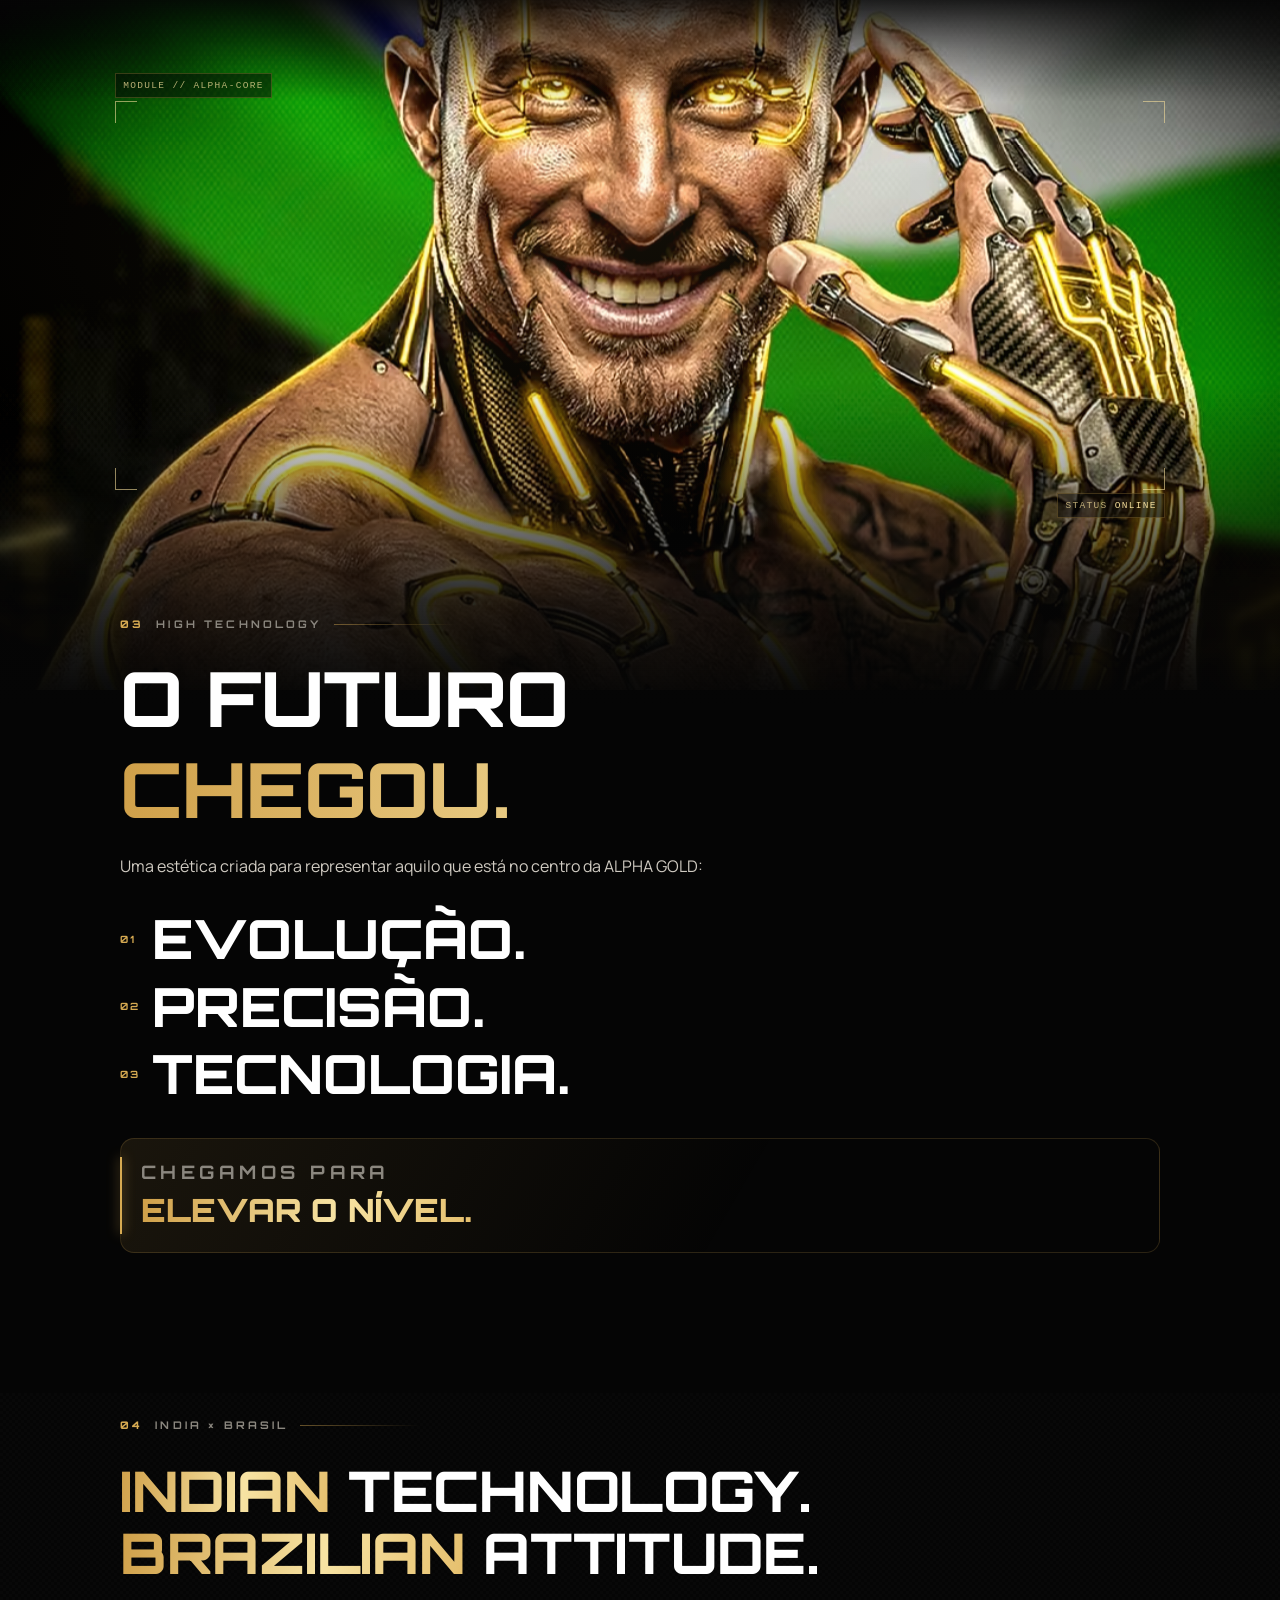
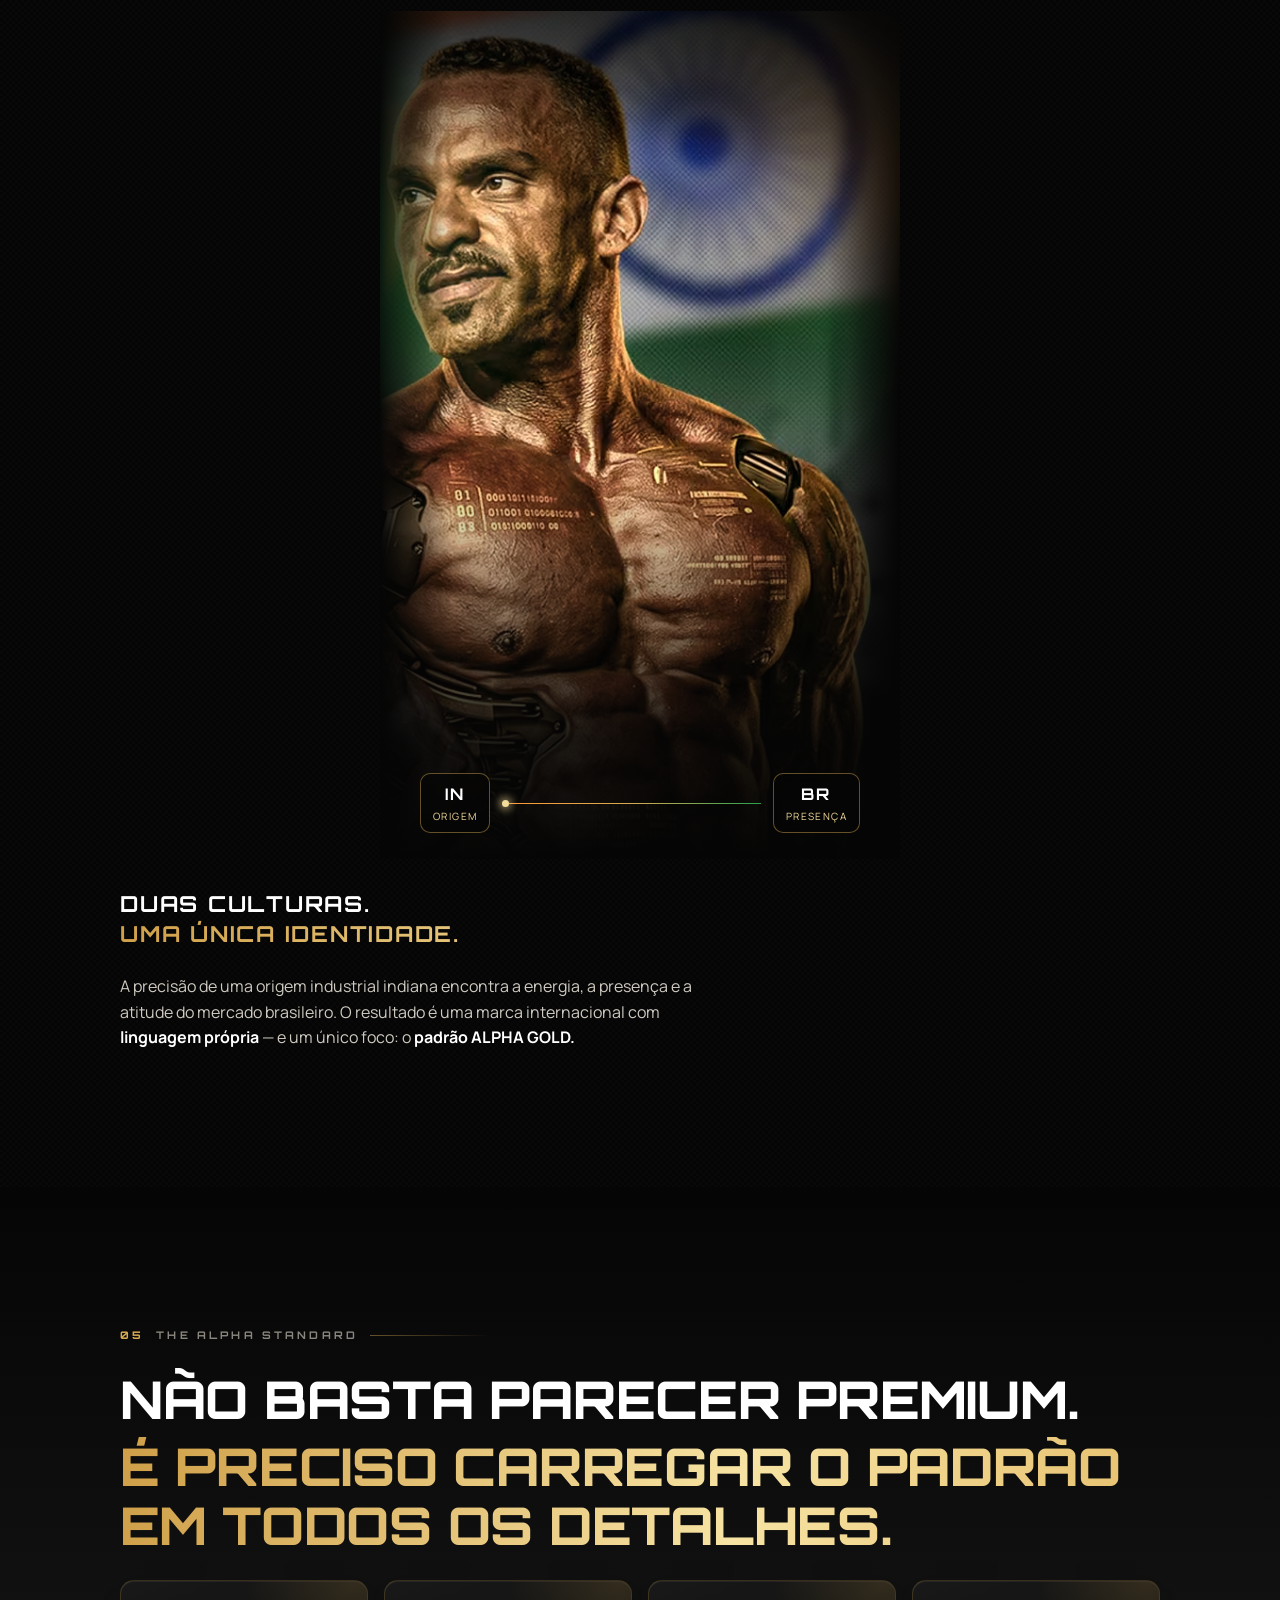
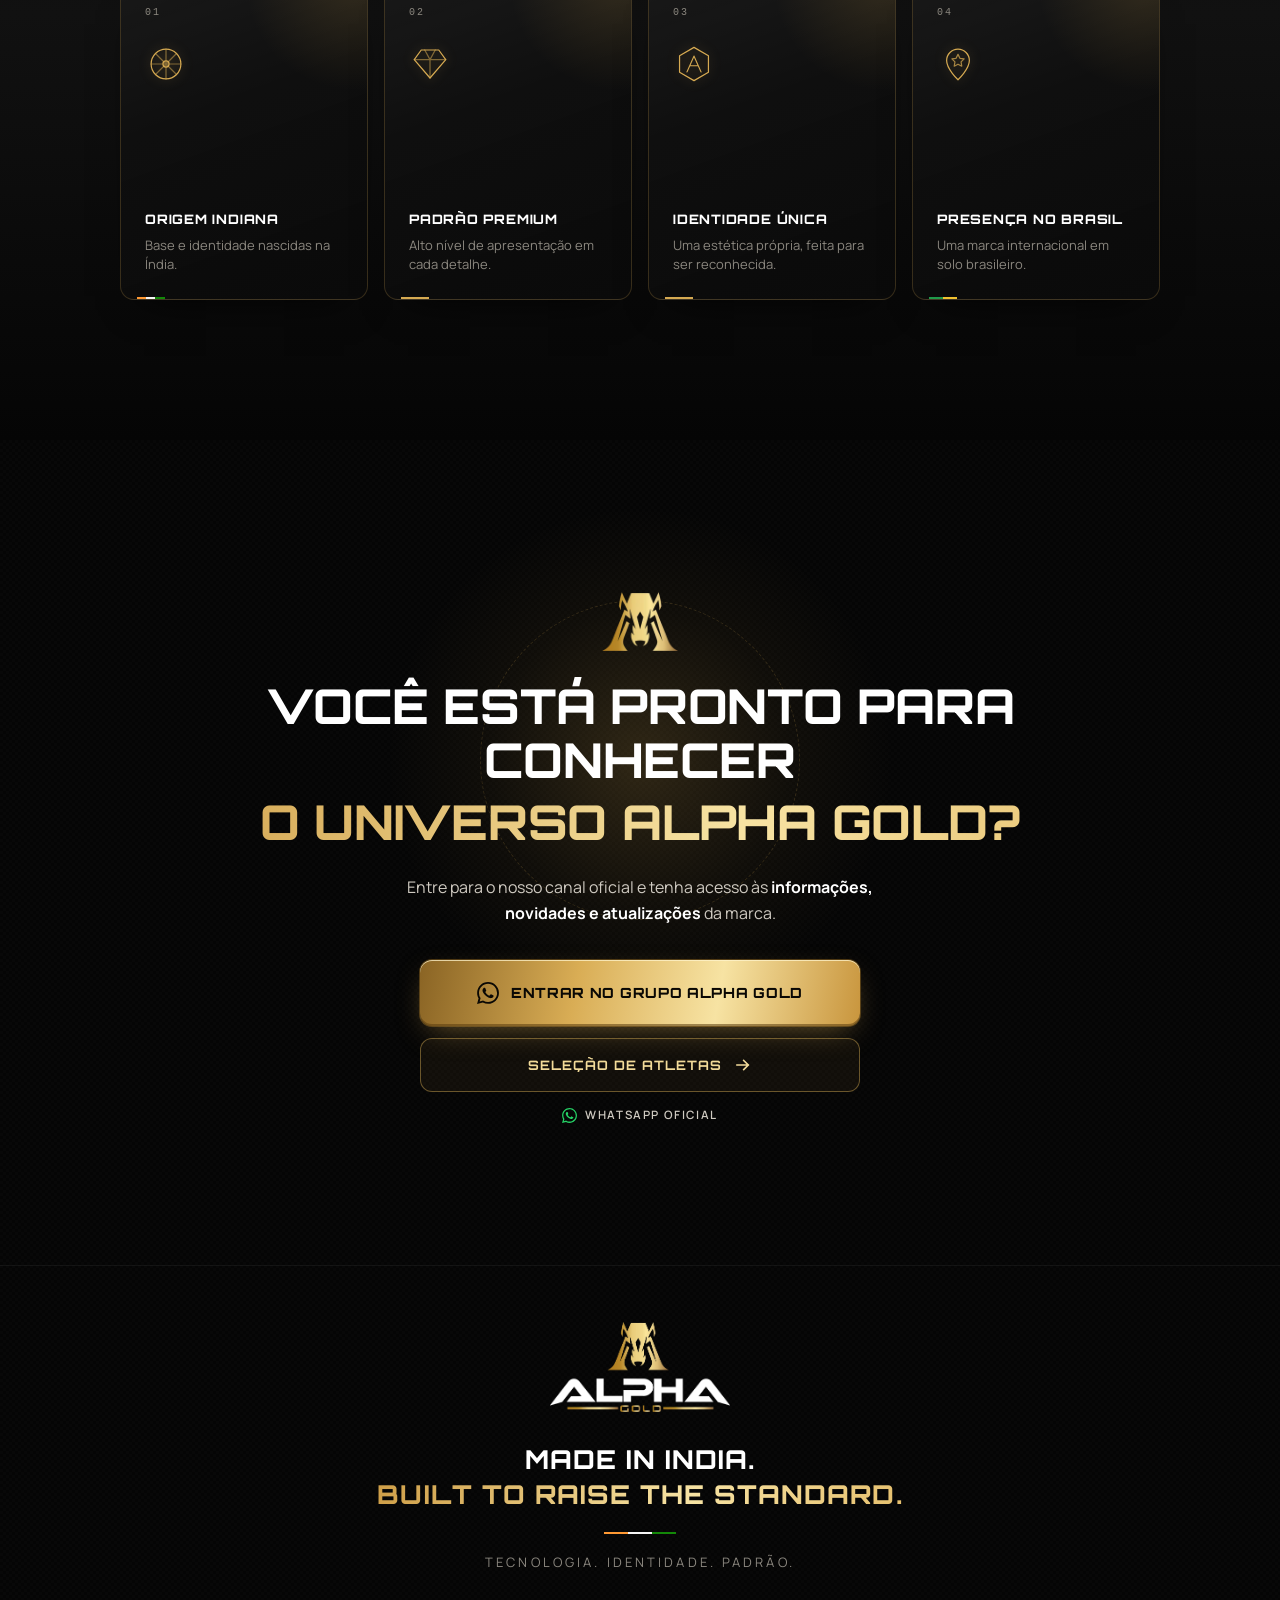
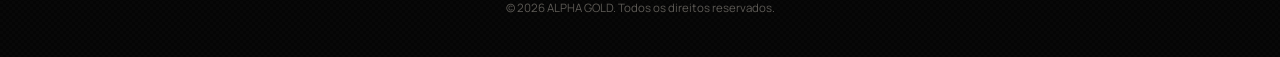
==== commit 62f2712f: "Seletiva de atletas: formulário, API de envio e painel oculto por token Co-Authored-By: Claude Sonne" ====
--- a/index.html
+++ b/index.html
@@ -101,6 +101,10 @@
           <a class="btn-gold" href="https://chat.whatsapp.com/I4d3pxrMCnHClSR1aerVGS" target="_blank" rel="noopener" data-track="whatsapp_hero_click" id="cta-hero">
             <svg class="btn-gold__icon" aria-hidden="true"><use href="#i-wa"/></svg>
             <span>Entrar no grupo oficial</span>
+            <svg class="btn-gold__arrow" aria-hidden="true"><use href="#i-arrow"/></svg>
+          </a>
+          <a class="btn-ghost" href="/seletiva" data-track="seletiva_hero_click">
+            <span>Seleção de atletas</span>
             <svg class="btn-gold__arrow" aria-hidden="true"><use href="#i-arrow"/></svg>
           </a>
           <p class="microcopy">Acesso direto <i>•</i> Novidades <i>•</i> Informações oficiais</p>
@@ -321,6 +325,10 @@
             <svg class="btn-gold__icon" aria-hidden="true"><use href="#i-wa"/></svg>
             <span>Entrar no grupo ALPHA GOLD</span>
           </a>
+          <a class="btn-ghost" href="/seletiva" data-track="seletiva_final_click">
+            <span>Seleção de atletas</span>
+            <svg class="btn-gold__arrow" aria-hidden="true"><use href="#i-arrow"/></svg>
+          </a>
           <p class="microcopy microcopy--official"><svg aria-hidden="true"><use href="#i-wa"/></svg> WhatsApp Oficial</p>
         </div>
       </div>
--- a/assets/css/styles.css
+++ b/assets/css/styles.css
@@ -1,576 +1,590 @@
-/* =========================================================
-   ALPHA GOLD — Landing page (mobile-first)
-   ========================================================= */
-
-:root {
-  --black: #050505;
-  --graphite: #111111;
-  --graphite-2: #171717;
-  --line: rgba(214, 170, 82, .18);
-  --line-strong: rgba(214, 170, 82, .45);
-  --gold: #d6aa52;
-  --gold-light: #f3dc9a;
-  --gold-deep: #8a6424;
-  --amber: #e89a2c;
-  --white: #ffffff;
-  --text: #cfcac1;
-  --muted: #8b877f;
-  --saffron: #ff9933;
-  --india-white: #f5f5f5;
-  --india-green: #138808;
-
-  --gold-metal: linear-gradient(100deg, #8a6424 0%, #d9ad55 20%, #f7e3a3 38%, #c9963e 56%, #8c6420 76%, #e6c274 100%);
-  --gold-text-grad: linear-gradient(100deg, #cf9f48 0%, #f7e3a3 30%, #e2b862 55%, #fff0c4 75%, #d6a74f 100%);
-
-  --f-display: "Orbitron", "Arial Black", system-ui, sans-serif;
-  --f-body: "Manrope", system-ui, -apple-system, "Segoe UI", Roboto, sans-serif;
-  --f-mono: ui-monospace, "SFMono-Regular", Menlo, Consolas, monospace;
-
-  --gutter: 20px;
-  --section-y: 104px;
-  --radius: 14px;
-  --ease: cubic-bezier(.2, .7, .1, 1);
-  --sticky-h: 60px;
-  --safe-b: env(safe-area-inset-bottom, 0px);
-}
-
-/* ---------- Reset / base ---------- */
-*, *::before, *::after { box-sizing: border-box; }
-html { -webkit-text-size-adjust: 100%; scroll-behavior: smooth; }
-body {
-  margin: 0;
-  background-color: var(--black);
-  /* fibra de carbono extremamente sutil */
-  background-image:
-    linear-gradient(45deg, rgba(255,255,255,.012) 25%, transparent 25%, transparent 75%, rgba(255,255,255,.012) 75%),
-    linear-gradient(45deg, rgba(255,255,255,.012) 25%, transparent 25%, transparent 75%, rgba(255,255,255,.012) 75%);
-  background-size: 6px 6px;
-  background-position: 0 0, 3px 3px;
-  color: var(--text);
-  font-family: var(--f-body);
-  font-size: 16px;
-  line-height: 1.6;
-  -webkit-font-smoothing: antialiased;
-  text-rendering: optimizeLegibility;
-  overflow-x: hidden;
-  padding-bottom: calc(var(--sticky-h) + 24px + var(--safe-b));
-}
-img, svg, picture { display: block; max-width: 100%; }
-img { height: auto; }
-a { color: inherit; }
-p { margin: 0 0 1em; }
-ul { list-style: none; margin: 0; padding: 0; }
-h1, h2, h3 { margin: 0; font-weight: 800; }
-strong { color: var(--white); font-weight: 700; }
-::selection { background: var(--gold); color: var(--black); }
-
-.container { width: 100%; max-width: 1120px; margin-inline: auto; padding-inline: var(--gutter); }
-
-.skip {
-  position: absolute; left: 12px; top: -60px; z-index: 100;
-  background: var(--gold); color: var(--black); padding: 10px 14px; border-radius: 8px; font-weight: 700;
-}
-.skip:focus { top: 12px; }
-
-:focus-visible { outline: 2px solid var(--gold-light); outline-offset: 3px; }
-
-/* ---------- Tipografia ---------- */
-.gold-text {
-  color: var(--gold);
-  background: var(--gold-text-grad);
-  background-size: 200% 100%;
-  -webkit-background-clip: text;
-  background-clip: text;
-  -webkit-text-fill-color: transparent;
-}
-.outline-text {
-  color: transparent;
-  -webkit-text-stroke: 1px rgba(243, 220, 154, .75);
-}
-
-.eyebrow {
-  display: inline-flex; align-items: center; gap: 10px;
-  font-family: var(--f-display); font-weight: 700;
-  font-size: 10.5px; letter-spacing: .32em; text-transform: uppercase;
-  color: var(--gold-light);
-  margin-bottom: 18px;
-}
-
-.tricolor {
-  display: inline-block; width: 24px; height: 3px; flex: none;
-  background: linear-gradient(90deg, var(--saffron) 0 33.3%, var(--india-white) 33.3% 66.6%, var(--india-green) 66.6%);
-}
-.tricolor--wide { width: 72px; height: 2px; }
-
-.section-tag {
-  display: flex; align-items: center; gap: 12px;
-  font-family: var(--f-display); font-size: 10.5px; font-weight: 700;
-  letter-spacing: .3em; text-transform: uppercase; color: var(--muted);
-  margin-bottom: 26px;
-}
-.section-tag b { color: var(--gold); font-weight: 800; }
-.section-tag::after {
-  content: ""; flex: 1; height: 1px; max-width: 120px;
-  background: linear-gradient(90deg, var(--line-strong), transparent);
-}
-
-.h2 {
-  font-family: var(--f-display); font-weight: 800;
-  font-size: clamp(25px, 7.4vw, 52px); line-height: 1.12;
-  letter-spacing: -.005em; text-transform: uppercase; color: var(--white);
-  margin-bottom: 26px;
-}
-.h2 > .gold-text { display: block; margin-top: .18em; }
-.h2--xl { font-size: clamp(34px, 10.5vw, 76px); line-height: 1.02; }
-
-.subtitle {
-  font-family: var(--f-display); font-weight: 700;
-  font-size: 12.5px; letter-spacing: .14em; text-transform: uppercase;
-  color: var(--gold-light); margin-bottom: 26px;
-}
-.subtitle--stack span { display: block; }
-.subtitle--stack { font-size: clamp(15px, 4.6vw, 22px); letter-spacing: .08em; color: var(--white); line-height: 1.35; }
-
-.lead { font-size: 19px; line-height: 1.5; color: var(--white); font-weight: 500; }
-
-/* ---------- Topbar ---------- */
-.topbar {
-  position: fixed; inset: 0 0 auto 0; z-index: 40;
-  display: flex; align-items: center; justify-content: space-between;
-  height: 64px; padding: 0 var(--gutter);
-  padding-top: env(safe-area-inset-top, 0px);
-  height: calc(64px + env(safe-area-inset-top, 0px));
-  transition: background-color .4s var(--ease), backdrop-filter .4s, border-color .4s;
-  border-bottom: 1px solid transparent;
-}
-.topbar.is-solid {
-  background: rgba(5, 5, 5, .78);
-  -webkit-backdrop-filter: blur(14px) saturate(1.2);
-  backdrop-filter: blur(14px) saturate(1.2);
-  border-bottom-color: rgba(214, 170, 82, .12);
-}
-.topbar__brand { display: flex; align-items: center; min-height: 44px; }
-.topbar__brand img { width: 92px; height: auto; }
-.topbar__hud {
-  display: flex; align-items: center; gap: 8px;
-  font-family: var(--f-display); font-size: 10px; font-weight: 700; letter-spacing: .2em; color: var(--muted);
-}
-.topbar__hud .dot {
-  width: 6px; height: 6px; border-radius: 50%; background: var(--gold);
-  box-shadow: 0 0 8px rgba(214, 170, 82, .8);
-}
-.topbar__line {
-  width: 26px; height: 1px;
-  background: linear-gradient(90deg, var(--saffron), var(--india-white), var(--india-green));
-  opacity: .8;
-}
-
-/* ---------- Botão dourado ---------- */
-.btn-gold {
-  --h: 60px;
-  position: relative; isolation: isolate; overflow: hidden;
-  display: flex; align-items: center; justify-content: center; gap: 12px;
-  width: 100%; min-height: var(--h); padding: 0 16px;
-  border-radius: 12px;
-  background: var(--gold-metal);
-  background-size: 180% 100%;
-  color: #0a0804; text-decoration: none;
-  font-family: var(--f-display); font-weight: 800; font-size: clamp(11.5px, 3.35vw, 14px); letter-spacing: .05em; text-transform: uppercase;
-  white-space: nowrap;
-  box-shadow:
-    inset 0 1px 0 rgba(255, 244, 205, .75),
-    inset 0 -2px 0 rgba(90, 60, 15, .55),
-    0 10px 30px -10px rgba(214, 170, 82, .55),
-    0 0 0 1px rgba(120, 85, 25, .6);
-  -webkit-tap-highlight-color: transparent;
-  touch-action: manipulation;
-  transition: transform .25s var(--ease), box-shadow .3s var(--ease), background-position .6s var(--ease);
-}
-.btn-gold::before { /* reflexo que atravessa o botão ocasionalmente */
-  content: ""; position: absolute; z-index: -1; top: -20%; bottom: -20%; left: 0; width: 38%;
-  background: linear-gradient(100deg, transparent, rgba(255, 255, 255, .7), transparent);
-  transform: translateX(-160%) skewX(-18deg);
-  animation: shine 6.5s var(--ease) infinite;
-  animation-delay: var(--shine-delay, 1.8s);
-}
-.btn-gold span { position: relative; }
-.btn-gold__icon { width: 22px; height: 22px; flex: none; }
-.btn-gold__arrow { width: 18px; height: 18px; flex: none; transition: transform .3s var(--ease); }
-.btn-gold:hover { background-position: 100% 0; }
-.btn-gold:hover .btn-gold__arrow { transform: translateX(4px); }
-.btn-gold:active { transform: scale(.975); box-shadow: inset 0 1px 0 rgba(255,244,205,.6), 0 4px 14px -6px rgba(214,170,82,.6), 0 0 0 1px rgba(120,85,25,.6); }
-.btn-gold--xl { --h: 66px; }
-
-@keyframes shine {
-  0%, 72% { transform: translateX(-160%) skewX(-18deg); }
-  100% { transform: translateX(380%) skewX(-18deg); }
-}
-
-.cta-block { margin-top: 28px; }
-.microcopy {
-  margin: 14px 0 0; text-align: center;
-  font-size: 12px; font-weight: 600; letter-spacing: .02em; color: var(--muted);
-}
-.microcopy i { font-style: normal; color: var(--gold); margin: 0 4px; }
-
-/* ---------- Elementos HUD ---------- */
-.grid-lines {
-  position: absolute; inset: 0;
-  background-image:
-    linear-gradient(rgba(214, 170, 82, .07) 1px, transparent 1px),
-    linear-gradient(90deg, rgba(214, 170, 82, .07) 1px, transparent 1px);
-  background-size: 44px 44px;
-  -webkit-mask-image: radial-gradient(120% 60% at 50% 30%, #000 10%, transparent 70%);
-  mask-image: radial-gradient(120% 60% at 50% 30%, #000 10%, transparent 70%);
-}
-.hud {
-  position: absolute; top: calc(84px + env(safe-area-inset-top, 0px));
-  display: flex; flex-direction: column; gap: 3px;
-  font-family: var(--f-mono); font-size: 9.5px; letter-spacing: .14em; color: rgba(243, 220, 154, .55);
-}
-.hud--tl { left: var(--gutter); }
-.hud--tr { right: var(--gutter); text-align: right; }
-.corner {
-  position: absolute; width: 16px; height: 16px; border: 0 solid var(--line-strong);
-}
-.corner--tl { top: 0; left: 0; border-top-width: 1px; border-left-width: 1px; }
-.corner--tr { top: 0; right: 0; border-top-width: 1px; border-right-width: 1px; }
-.corner--bl { bottom: 0; left: 0; border-bottom-width: 1px; border-left-width: 1px; }
-.corner--br { bottom: 0; right: 0; border-bottom-width: 1px; border-right-width: 1px; }
-.hero__fx .corner--tl { top: calc(76px + env(safe-area-inset-top, 0px)); left: 10px; }
-.hero__fx .corner--tr { top: calc(76px + env(safe-area-inset-top, 0px)); right: 10px; }
-
-.scanline {
-  position: absolute; left: 0; right: 0; top: 0; height: 120px;
-  background: linear-gradient(180deg, transparent, rgba(214, 170, 82, .06) 70%, rgba(243, 220, 154, .22) 99%, transparent);
-  transform: translateY(-120px);
-  animation: scan 7s linear infinite;
-  pointer-events: none;
-}
-.scanline--slow { animation-duration: 10s; }
-@keyframes scan { to { transform: translateY(110vh); } }
-
-/* ---------- HERO ---------- */
-.hero {
-  position: relative; overflow: hidden;
-  min-height: 100vh; min-height: 100svh;
-  display: flex; align-items: flex-end;
-  padding-top: 64px;
-}
-.hero__media { position: absolute; inset: 0 0 18% 0; }
-.hero__media picture, .hero__media img { width: 100%; height: 100%; }
-.hero__media img { object-fit: cover; object-position: 50% 8%; filter: saturate(1.05) contrast(1.05); }
-.hero__media::after {
-  content: ""; position: absolute; inset: 0 0 -1px;
-  background:
-    linear-gradient(180deg, rgba(5,5,5,.55) 0%, rgba(5,5,5,0) 22%, rgba(5,5,5,.2) 40%, rgba(5,5,5,.8) 58%, rgba(5,5,5,.96) 74%, var(--black) 100%),
-    radial-gradient(80% 50% at 60% 25%, transparent 30%, rgba(5,5,5,.55) 100%);
-}
-.hero__fx { position: absolute; inset: 0; pointer-events: none; }
-.particles { position: absolute; inset: 0; width: 100%; height: 100%; }
-
-.hero__content { position: relative; z-index: 2; padding-bottom: 36px; }
-.hero__title {
-  font-family: var(--f-display); font-weight: 900;
-  font-size: clamp(30px, 9.3vw, 64px); line-height: 1.02; letter-spacing: -.01em;
-  text-transform: uppercase; color: var(--white);
-  margin-bottom: 20px;
-  text-shadow: 0 2px 30px rgba(0, 0, 0, .6);
-}
-.hero__title > span { display: block; }
-.hero__sub {
-  font-size: 18px; font-weight: 600; color: var(--white); margin-bottom: 10px;
-}
-.hero__sub strong { color: var(--gold-light); }
-.hero__text { font-size: 15px; line-height: 1.6; color: var(--text); max-width: 34em; margin-bottom: 0; }
-.hero .cta-block { margin-top: 26px; }
-
-/* ---------- Seções base ---------- */
-.section { position: relative; padding: var(--section-y) 0; }
-
-/* ---------- MANIFESTO ---------- */
-.manifesto { border-top: 1px solid rgba(255, 255, 255, .04); }
-.manifesto::before { /* linha técnica */
-  content: ""; position: absolute; left: var(--gutter); top: 0; width: 1px; height: 64px;
-  background: linear-gradient(var(--gold), transparent);
-}
-.manifesto__body { max-width: 36em; }
-.bigwords { margin-top: 44px; }
-.bigwords__item {
-  font-family: var(--f-display); font-weight: 900; text-transform: uppercase;
-  font-size: clamp(30px, 9.4vw, 96px); line-height: 1.08; letter-spacing: -.01em;
-  padding: 10px 0; border-top: 1px solid rgba(255, 255, 255, .06);
-  display: flex; align-items: center; justify-content: space-between; gap: 12px;
-}
-.bigwords__item:last-child { border-bottom: 1px solid rgba(255, 255, 255, .06); }
-.bigwords__item::after {
-  content: ""; width: 7px; height: 7px; flex: none; border: 1px solid var(--line-strong); transform: rotate(45deg);
-}
-.bigwords__item:last-child::after { background: var(--gold); border-color: var(--gold); box-shadow: 0 0 12px rgba(214,170,82,.7); }
-
-/* ---------- MADE IN INDIA ---------- */
-.india { overflow: hidden; background: linear-gradient(180deg, var(--black), var(--graphite) 45%, var(--black)); }
-.india__fabric {
-  position: absolute; left: -10%; right: -10%; top: 170px; height: 380px;
-  transform: rotate(-8deg);
-  opacity: .28;
-  -webkit-mask-image: linear-gradient(90deg, transparent, #000 25%, #000 75%, transparent), linear-gradient(transparent, #000 30%, #000 70%, transparent);
-  -webkit-mask-composite: source-in;
-  mask-image: linear-gradient(90deg, transparent, #000 25%, #000 75%, transparent), linear-gradient(transparent, #000 30%, #000 70%, transparent);
-  mask-composite: intersect;
-  pointer-events: none;
-}
-.india__fabric picture, .india__fabric img { width: 100%; height: 100%; }
-.india__fabric img { object-fit: cover; filter: saturate(.8) contrast(1.1) brightness(.7); }
-.india__fabric::after { /* luz dourada sobre o tecido */
-  content: ""; position: absolute; inset: 0;
-  background: radial-gradient(50% 60% at 50% 50%, rgba(214,170,82,.25), transparent 70%);
-  mix-blend-mode: overlay;
-}
-.india__inner { position: relative; }
-
-.seal {
-  position: relative; width: 196px; height: 196px; margin: 4px auto 40px;
-  filter: drop-shadow(0 18px 40px rgba(0,0,0,.8)) drop-shadow(0 0 30px rgba(214,170,82,.18));
-}
-.seal__svg { width: 100%; height: 100%; }
-.seal__teeth, .seal__text { transform-origin: 120px 120px; }
-.seal__teeth { animation: spin 60s linear infinite; }
-.seal__text { animation: spin 40s linear infinite reverse; }
-@keyframes spin { to { transform: rotate(360deg); } }
-.seal__emblem {
-  position: absolute; left: 50%; top: 42%; width: 62px; transform: translate(-50%, -50%);
-}
-.seal__label {
-  position: absolute; left: 0; right: 0; top: 59%; text-align: center;
-  font-family: var(--f-display); font-size: 8.5px; font-weight: 800; letter-spacing: .28em; color: var(--white);
-}
-
-.india .h2--xl { text-align: left; }
-.india__body { max-width: 36em; }
-.pillars {
-  display: grid; grid-template-columns: repeat(3, 1fr); gap: 10px; margin-top: 34px;
-}
-.pillars li {
-  position: relative; padding: 16px 12px 14px;
-  border: 1px solid rgba(255,255,255,.07); border-radius: 10px;
-  background: rgba(255,255,255,.02);
-}
-.pillars__bar { display: block; width: 18px; height: 2px; margin-bottom: 12px; }
-.pillars__bar--saffron { background: var(--saffron); }
-.pillars__bar--white { background: var(--india-white); }
-.pillars__bar--green { background: var(--india-green); }
-.pillars b { display: block; font-family: var(--f-display); font-size: 10.5px; letter-spacing: .12em; text-transform: uppercase; color: var(--white); }
-.pillars small { display: block; font-size: 12px; color: var(--muted); margin-top: 2px; }
-.cta-block--mid { margin-top: 40px; }
-
-/* ---------- HIGH TECHNOLOGY ---------- */
-.hitech { position: relative; overflow: hidden; background: var(--black); padding-bottom: var(--section-y); }
-.hitech__media { position: relative; height: 118vw; max-height: 720px; overflow: hidden; }
-.hitech__parallax { position: absolute; inset: -40px 0; will-change: transform; }
-.hitech__parallax picture, .hitech__parallax img { width: 100%; height: 100%; }
-.hitech__parallax img { object-fit: cover; object-position: 50% 12%; filter: contrast(1.08) saturate(.95); }
-.hitech__media::after {
-  content: ""; position: absolute; inset: 0;
-  background:
-    linear-gradient(180deg, var(--black) 0%, rgba(5,5,5,0) 16%, rgba(5,5,5,0) 55%, rgba(5,5,5,.85) 85%, var(--black) 100%),
-    radial-gradient(90% 60% at 50% 35%, rgba(214,170,82,.08), transparent 70%);
-}
-.hitech__frame { position: absolute; inset: 16% 9% 30%; z-index: 2; }
-.hitech__frame .corner { width: 22px; height: 22px; border-color: rgba(243,220,154,.6); }
-.hitech__readout {
-  position: absolute; font-family: var(--f-mono); font-size: 9.5px; letter-spacing: .14em;
-  color: rgba(243, 220, 154, .75); background: rgba(5,5,5,.5); padding: 4px 7px;
-  border: 1px solid rgba(214,170,82,.25);
-}
-.hitech__readout em { font-style: normal; color: var(--gold-light); }
-.hitech__readout--a { top: -28px; left: 0; }
-.hitech__readout--b { bottom: -28px; right: 0; }
-
-.hitech__content { position: relative; z-index: 3; margin-top: -90px; }
-.triad { margin: 26px 0 30px; }
-.triad li {
-  display: flex; align-items: center; gap: 14px;
-  font-family: var(--f-display); font-weight: 800; text-transform: uppercase;
-  font-size: clamp(24px, 7.4vw, 54px); color: var(--white); line-height: 1.25;
-}
-.triad i { font-style: normal; font-size: 10px; letter-spacing: .2em; color: var(--gold); font-weight: 700; width: 18px; }
-.statement {
-  position: relative; margin: 0; padding: 22px 20px;
-  border: 1px solid var(--line); border-radius: var(--radius);
-  background: linear-gradient(120deg, rgba(214,170,82,.1), rgba(214,170,82,0) 60%);
-  font-family: var(--f-display); text-transform: uppercase; font-size: clamp(18px, 5.4vw, 32px); line-height: 1.25; color: var(--white);
-}
-.statement span { display: block; font-size: .58em; letter-spacing: .24em; color: var(--muted); margin-bottom: 6px; font-weight: 700; }
-.statement strong { font-weight: 900; }
-.statement::before {
-  content: ""; position: absolute; left: -1px; top: 18px; bottom: 18px; width: 2px; background: var(--gold);
-  box-shadow: 0 0 12px rgba(214,170,82,.8);
-}
-
-/* ---------- INDIA X BRASIL ---------- */
-.fusion { padding-top: 24px; padding-bottom: calc(var(--section-y) - 20px); }
-.fusion__line { display: block; }
-.fusion .h2 { font-size: clamp(24px, 7.2vw, 56px); }
-.fusion__visual {
-  position: relative; margin: 8px auto 0; width: 100%; max-width: 520px;
-  aspect-ratio: 552 / 900; overflow: hidden;
-}
-.fusion__visual picture, .fusion__visual img { width: 100%; height: 100%; }
-.fusion__visual img { object-fit: cover; object-position: 50% 0; }
-.fusion__visual::after {
-  content: ""; position: absolute; inset: 0;
-  background: linear-gradient(180deg, rgba(5,5,5,.6) 0%, transparent 18%, transparent 55%, rgba(5,5,5,.9) 86%, var(--black) 100%),
-              linear-gradient(90deg, var(--black) 0%, transparent 14%, transparent 86%, var(--black) 100%);
-}
-.fusion__glow { position: absolute; width: 60%; height: 40%; filter: blur(40px); opacity: .22; z-index: 1; mix-blend-mode: screen; pointer-events: none; }
-.fusion__glow--in { top: 0; right: -10%; background: radial-gradient(var(--saffron), transparent 70%); }
-.fusion__glow--br { top: 10%; left: -20%; background: radial-gradient(#1f9a4a, transparent 70%); }
-
-.route {
-  position: absolute; z-index: 3; left: var(--gutter); right: var(--gutter); bottom: 26px;
-  display: flex; align-items: center; gap: 12px;
-}
-.route__node {
-  flex: none; text-align: center; padding: 8px 12px; min-width: 64px;
-  border: 1px solid var(--line-strong); border-radius: 10px;
-  background: rgba(5,5,5,.6); -webkit-backdrop-filter: blur(8px); backdrop-filter: blur(8px);
-}
-.route__node b { display: block; font-family: var(--f-display); font-size: 16px; letter-spacing: .12em; color: var(--white); }
-.route__node small { display: block; font-size: 10px; letter-spacing: .14em; text-transform: uppercase; color: var(--gold-light); }
-.route__track { position: relative; flex: 1; height: 1px; background: linear-gradient(90deg, var(--saffron), var(--gold) 50%, #27a04c); overflow: visible; }
-.route__pulse {
-  position: absolute; top: -3px; left: 0; width: 7px; height: 7px; border-radius: 50%;
-  background: var(--gold-light); box-shadow: 0 0 10px 2px rgba(243,220,154,.8);
-  animation: route 3.6s var(--ease) infinite;
-}
-@keyframes route { 0% { left: 0; opacity: 0; } 15% { opacity: 1; } 85% { opacity: 1; } 100% { left: calc(100% - 7px); opacity: 0; } }
-.fusion__copy { margin-top: 30px; }
-.fusion__copy p:last-child { max-width: 36em; }
-
-/* ---------- THE ALPHA STANDARD ---------- */
-.standard { background: linear-gradient(180deg, var(--black), var(--graphite) 50%, var(--black)); }
-.cards { display: grid; grid-template-columns: 1fr 1fr; gap: 12px; margin-top: 8px; }
-.card {
-  position: relative; overflow: hidden;
-  display: flex; flex-direction: column;
-  min-height: 236px; padding: 18px 16px 20px;
-  border-radius: var(--radius);
-  background:
-    linear-gradient(160deg, rgba(255,255,255,.055), rgba(255,255,255,.01) 40%, rgba(0,0,0,.2)),
-    #0c0c0c;
-  border: 1px solid rgba(214,170,82,.22);
-  box-shadow: inset 0 1px 0 rgba(255,255,255,.06), 0 20px 40px -24px rgba(0,0,0,.9);
-}
-.card::before { /* iluminação estratégica */
-  content: ""; position: absolute; top: -40%; right: -40%; width: 90%; height: 80%;
-  background: radial-gradient(circle, rgba(214,170,82,.16), transparent 65%);
-  pointer-events: none;
-}
-.card__num { font-family: var(--f-mono); font-size: 10px; letter-spacing: .2em; color: var(--muted); }
-.card__icon {
-  width: 42px; height: 42px; margin: 22px 0 auto;
-  fill: none; stroke: var(--gold); stroke-width: 1.4; stroke-linejoin: round; stroke-linecap: round;
-  filter: drop-shadow(0 0 6px rgba(214,170,82,.35));
-}
-.card__title {
-  font-family: var(--f-display); font-weight: 800; font-size: 13px; line-height: 1.3;
-  letter-spacing: .06em; text-transform: uppercase; color: var(--white);
-  margin: 24px 0 8px;
-}
-.card__text { font-size: 13px; line-height: 1.5; color: var(--muted); margin: 0; }
-.card__accent { position: absolute; left: 16px; bottom: 0; width: 28px; height: 2px; background: var(--gold); }
-.card__accent--in { background: linear-gradient(90deg, var(--saffron) 0 33%, var(--india-white) 33% 66%, var(--india-green) 66%); }
-.card__accent--br { background: linear-gradient(90deg, #1f9a4a 0 50%, #f2c230 50%); }
-
-/* ---------- FINAL CTA ---------- */
-.final { overflow: hidden; text-align: center; padding-top: calc(var(--section-y) + 12px); }
-.final__halo {
-  position: absolute; left: 50%; top: 40px; width: 560px; height: 560px; transform: translateX(-50%);
-  background:
-    radial-gradient(circle, rgba(214,170,82,.2) 0%, rgba(214,170,82,.05) 38%, transparent 64%);
-  pointer-events: none;
-}
-.final__halo::after { /* anéis HUD */
-  content: ""; position: absolute; inset: 120px; border-radius: 50%;
-  border: 1px dashed rgba(214,170,82,.18);
-  animation: spin 80s linear infinite;
-}
-.final__inner { position: relative; }
-.final__emblem { width: 76px; margin: 0 auto 28px; filter: drop-shadow(0 0 24px rgba(214,170,82,.45)); }
-.final .h2 { font-size: clamp(22px, 6.6vw, 48px); }
-.final p { max-width: 30em; margin-inline: auto; }
-.cta-block--final { margin-top: 34px; }
-.microcopy--official { display: flex; align-items: center; justify-content: center; gap: 8px; color: var(--text); letter-spacing: .14em; text-transform: uppercase; font-size: 11.5px; }
-.microcopy--official svg { width: 15px; height: 15px; color: #25d366; }
-
-/* ---------- Footer ---------- */
-.footer { position: relative; padding: 56px 0 40px; border-top: 1px solid rgba(255,255,255,.05); text-align: center; }
-.footer__inner { display: flex; flex-direction: column; align-items: center; }
-.footer__logo { width: 180px; margin-bottom: 30px; }
-.footer__claim {
-  font-family: var(--f-display); font-weight: 800; text-transform: uppercase;
-  font-size: clamp(16px, 4.8vw, 26px); line-height: 1.35; letter-spacing: .04em; color: var(--white);
-  margin-bottom: 20px;
-}
-.footer__values { font-size: 13px; letter-spacing: .24em; text-transform: uppercase; color: var(--muted); margin: 18px 0 26px; }
-.footer__legal { font-size: 11.5px; color: #5d5a55; margin: 0; }
-
-/* ---------- Sticky CTA ---------- */
-.sticky-cta {
-  position: fixed; z-index: 50; left: 0; right: 0; bottom: 0;
-  padding: 10px 12px calc(10px + var(--safe-b));
-  background: linear-gradient(180deg, rgba(5,5,5,0), rgba(5,5,5,.9) 45%);
-  transform: translateY(110%);
-  transition: transform .45s var(--ease);
-  pointer-events: none;
-}
-.sticky-cta.is-visible { transform: translateY(0); pointer-events: auto; }
-.btn-gold--sticky { --h: var(--sticky-h); --shine-delay: 3s; border-radius: 14px; }
-
-/* ---------- Reveal (animações de scroll) ---------- */
-.js .reveal {
-  opacity: 0; transform: translate3d(0, 26px, 0);
-  transition: opacity .9s var(--ease), transform .9s var(--ease), filter .9s var(--ease);
-  transition-delay: var(--d, 0s);
-}
-.js .reveal--blur { filter: blur(10px); }
-.js .reveal--slide { transform: translate3d(-24px, 0, 0); }
-.js .reveal--scale { transform: scale(.94); }
-.js .reveal.is-in { opacity: 1; transform: none; filter: none; }
-.js .reveal.is-in .gold-text, .js .reveal.is-in.gold-text { animation: goldsweep 2.4s var(--ease) .2s both; }
-@keyframes goldsweep { from { background-position: 100% 0; } to { background-position: 0 0; } }
-
-/* ---------- Telas maiores (aprimoramento progressivo) ---------- */
-@media (min-width: 400px) {
-  :root { --gutter: 24px; }
-}
-@media (min-width: 768px) {
-  :root { --section-y: 140px; --gutter: 40px; }
-  .hero__media { inset: 0 0 0 38%; }
-  .hero__media::after {
-    background:
-      linear-gradient(90deg, var(--black) 0%, rgba(5,5,5,.6) 25%, transparent 55%),
-      linear-gradient(180deg, rgba(5,5,5,.5) 0%, transparent 25%, transparent 70%, var(--black) 100%);
-  }
-  .hero { align-items: center; }
-  .hero__content { padding-bottom: 0; }
-  .hero__content > * { max-width: 560px; }
-  .hero .cta-block { max-width: 420px; }
-  .cta-block--mid, .cta-block--final { max-width: 440px; }
-  .cta-block--final { margin-inline: auto; }
-  .cards { grid-template-columns: repeat(4, 1fr); gap: 16px; }
-  .card { min-height: 320px; padding: 24px; }
-  .hitech__media { height: 80vh; max-height: 820px; }
-  .seal { width: 240px; height: 240px; }
-  .sticky-cta { left: auto; right: 24px; bottom: 24px; width: 380px; padding: 0; background: none; }
-  body { padding-bottom: 0; }
-}
-
-/* ---------- Acessibilidade: movimento reduzido ---------- */
-@media (prefers-reduced-motion: reduce) {
-  html { scroll-behavior: auto; }
-  *, *::before, *::after { animation: none !important; transition-duration: .01ms !important; }
-  .js .reveal { opacity: 1; transform: none; filter: none; }
-  .particles, .scanline { display: none; }
-}
+/* =========================================================
+   ALPHA GOLD — Landing page (mobile-first)
+   ========================================================= */
+
+:root {
+  --black: #050505;
+  --graphite: #111111;
+  --graphite-2: #171717;
+  --line: rgba(214, 170, 82, .18);
+  --line-strong: rgba(214, 170, 82, .45);
+  --gold: #d6aa52;
+  --gold-light: #f3dc9a;
+  --gold-deep: #8a6424;
+  --amber: #e89a2c;
+  --white: #ffffff;
+  --text: #cfcac1;
+  --muted: #8b877f;
+  --saffron: #ff9933;
+  --india-white: #f5f5f5;
+  --india-green: #138808;
+
+  --gold-metal: linear-gradient(100deg, #8a6424 0%, #d9ad55 20%, #f7e3a3 38%, #c9963e 56%, #8c6420 76%, #e6c274 100%);
+  --gold-text-grad: linear-gradient(100deg, #cf9f48 0%, #f7e3a3 30%, #e2b862 55%, #fff0c4 75%, #d6a74f 100%);
+
+  --f-display: "Orbitron", "Arial Black", system-ui, sans-serif;
+  --f-body: "Manrope", system-ui, -apple-system, "Segoe UI", Roboto, sans-serif;
+  --f-mono: ui-monospace, "SFMono-Regular", Menlo, Consolas, monospace;
+
+  --gutter: 20px;
+  --section-y: 104px;
+  --radius: 14px;
+  --ease: cubic-bezier(.2, .7, .1, 1);
+  --sticky-h: 60px;
+  --safe-b: env(safe-area-inset-bottom, 0px);
+}
+
+/* ---------- Reset / base ---------- */
+*, *::before, *::after { box-sizing: border-box; }
+html { -webkit-text-size-adjust: 100%; scroll-behavior: smooth; }
+body {
+  margin: 0;
+  background-color: var(--black);
+  /* fibra de carbono extremamente sutil */
+  background-image:
+    linear-gradient(45deg, rgba(255,255,255,.012) 25%, transparent 25%, transparent 75%, rgba(255,255,255,.012) 75%),
+    linear-gradient(45deg, rgba(255,255,255,.012) 25%, transparent 25%, transparent 75%, rgba(255,255,255,.012) 75%);
+  background-size: 6px 6px;
+  background-position: 0 0, 3px 3px;
+  color: var(--text);
+  font-family: var(--f-body);
+  font-size: 16px;
+  line-height: 1.6;
+  -webkit-font-smoothing: antialiased;
+  text-rendering: optimizeLegibility;
+  overflow-x: hidden;
+  padding-bottom: calc(var(--sticky-h) + 24px + var(--safe-b));
+}
+img, svg, picture { display: block; max-width: 100%; }
+img { height: auto; }
+a { color: inherit; }
+p { margin: 0 0 1em; }
+ul { list-style: none; margin: 0; padding: 0; }
+h1, h2, h3 { margin: 0; font-weight: 800; }
+strong { color: var(--white); font-weight: 700; }
+::selection { background: var(--gold); color: var(--black); }
+
+.container { width: 100%; max-width: 1120px; margin-inline: auto; padding-inline: var(--gutter); }
+
+.skip {
+  position: absolute; left: 12px; top: -60px; z-index: 100;
+  background: var(--gold); color: var(--black); padding: 10px 14px; border-radius: 8px; font-weight: 700;
+}
+.skip:focus { top: 12px; }
+
+:focus-visible { outline: 2px solid var(--gold-light); outline-offset: 3px; }
+
+/* ---------- Tipografia ---------- */
+.gold-text {
+  color: var(--gold);
+  background: var(--gold-text-grad);
+  background-size: 200% 100%;
+  -webkit-background-clip: text;
+  background-clip: text;
+  -webkit-text-fill-color: transparent;
+}
+.outline-text {
+  color: transparent;
+  -webkit-text-stroke: 1px rgba(243, 220, 154, .75);
+}
+
+.eyebrow {
+  display: inline-flex; align-items: center; gap: 10px;
+  font-family: var(--f-display); font-weight: 700;
+  font-size: 10.5px; letter-spacing: .32em; text-transform: uppercase;
+  color: var(--gold-light);
+  margin-bottom: 18px;
+}
+
+.tricolor {
+  display: inline-block; width: 24px; height: 3px; flex: none;
+  background: linear-gradient(90deg, var(--saffron) 0 33.3%, var(--india-white) 33.3% 66.6%, var(--india-green) 66.6%);
+}
+.tricolor--wide { width: 72px; height: 2px; }
+
+.section-tag {
+  display: flex; align-items: center; gap: 12px;
+  font-family: var(--f-display); font-size: 10.5px; font-weight: 700;
+  letter-spacing: .3em; text-transform: uppercase; color: var(--muted);
+  margin-bottom: 26px;
+}
+.section-tag b { color: var(--gold); font-weight: 800; }
+.section-tag::after {
+  content: ""; flex: 1; height: 1px; max-width: 120px;
+  background: linear-gradient(90deg, var(--line-strong), transparent);
+}
+
+.h2 {
+  font-family: var(--f-display); font-weight: 800;
+  font-size: clamp(25px, 7.4vw, 52px); line-height: 1.12;
+  letter-spacing: -.005em; text-transform: uppercase; color: var(--white);
+  margin-bottom: 26px;
+}
+.h2 > .gold-text { display: block; margin-top: .18em; }
+.h2--xl { font-size: clamp(34px, 10.5vw, 76px); line-height: 1.02; }
+
+.subtitle {
+  font-family: var(--f-display); font-weight: 700;
+  font-size: 12.5px; letter-spacing: .14em; text-transform: uppercase;
+  color: var(--gold-light); margin-bottom: 26px;
+}
+.subtitle--stack span { display: block; }
+.subtitle--stack { font-size: clamp(15px, 4.6vw, 22px); letter-spacing: .08em; color: var(--white); line-height: 1.35; }
+
+.lead { font-size: 19px; line-height: 1.5; color: var(--white); font-weight: 500; }
+
+/* ---------- Topbar ---------- */
+.topbar {
+  position: fixed; inset: 0 0 auto 0; z-index: 40;
+  display: flex; align-items: center; justify-content: space-between;
+  height: 64px; padding: 0 var(--gutter);
+  padding-top: env(safe-area-inset-top, 0px);
+  height: calc(64px + env(safe-area-inset-top, 0px));
+  transition: background-color .4s var(--ease), backdrop-filter .4s, border-color .4s;
+  border-bottom: 1px solid transparent;
+}
+.topbar.is-solid {
+  background: rgba(5, 5, 5, .78);
+  -webkit-backdrop-filter: blur(14px) saturate(1.2);
+  backdrop-filter: blur(14px) saturate(1.2);
+  border-bottom-color: rgba(214, 170, 82, .12);
+}
+.topbar__brand { display: flex; align-items: center; min-height: 44px; }
+.topbar__brand img { width: 92px; height: auto; }
+.topbar__hud {
+  display: flex; align-items: center; gap: 8px;
+  font-family: var(--f-display); font-size: 10px; font-weight: 700; letter-spacing: .2em; color: var(--muted);
+}
+.topbar__hud .dot {
+  width: 6px; height: 6px; border-radius: 50%; background: var(--gold);
+  box-shadow: 0 0 8px rgba(214, 170, 82, .8);
+}
+.topbar__line {
+  width: 26px; height: 1px;
+  background: linear-gradient(90deg, var(--saffron), var(--india-white), var(--india-green));
+  opacity: .8;
+}
+
+/* ---------- Botão dourado ---------- */
+.btn-gold {
+  --h: 60px;
+  position: relative; isolation: isolate; overflow: hidden;
+  display: flex; align-items: center; justify-content: center; gap: 12px;
+  width: 100%; min-height: var(--h); padding: 0 16px;
+  border-radius: 12px;
+  background: var(--gold-metal);
+  background-size: 180% 100%;
+  color: #0a0804; text-decoration: none;
+  font-family: var(--f-display); font-weight: 800; font-size: clamp(11.5px, 3.35vw, 14px); letter-spacing: .05em; text-transform: uppercase;
+  white-space: nowrap;
+  box-shadow:
+    inset 0 1px 0 rgba(255, 244, 205, .75),
+    inset 0 -2px 0 rgba(90, 60, 15, .55),
+    0 10px 30px -10px rgba(214, 170, 82, .55),
+    0 0 0 1px rgba(120, 85, 25, .6);
+  -webkit-tap-highlight-color: transparent;
+  touch-action: manipulation;
+  transition: transform .25s var(--ease), box-shadow .3s var(--ease), background-position .6s var(--ease);
+}
+.btn-gold::before { /* reflexo que atravessa o botão ocasionalmente */
+  content: ""; position: absolute; z-index: -1; top: -20%; bottom: -20%; left: 0; width: 38%;
+  background: linear-gradient(100deg, transparent, rgba(255, 255, 255, .7), transparent);
+  transform: translateX(-160%) skewX(-18deg);
+  animation: shine 6.5s var(--ease) infinite;
+  animation-delay: var(--shine-delay, 1.8s);
+}
+.btn-gold span { position: relative; }
+.btn-gold__icon { width: 22px; height: 22px; flex: none; }
+.btn-gold__arrow { width: 18px; height: 18px; flex: none; transition: transform .3s var(--ease); }
+.btn-gold:hover { background-position: 100% 0; }
+.btn-gold:hover .btn-gold__arrow { transform: translateX(4px); }
+.btn-gold:active { transform: scale(.975); box-shadow: inset 0 1px 0 rgba(255,244,205,.6), 0 4px 14px -6px rgba(214,170,82,.6), 0 0 0 1px rgba(120,85,25,.6); }
+.btn-gold--xl { --h: 66px; }
+
+@keyframes shine {
+  0%, 72% { transform: translateX(-160%) skewX(-18deg); }
+  100% { transform: translateX(380%) skewX(-18deg); }
+}
+
+.cta-block { margin-top: 28px; }
+.microcopy {
+  margin: 14px 0 0; text-align: center;
+  font-size: 12px; font-weight: 600; letter-spacing: .02em; color: var(--muted);
+}
+.microcopy i { font-style: normal; color: var(--gold); margin: 0 4px; }
+
+/* ---------- Elementos HUD ---------- */
+.grid-lines {
+  position: absolute; inset: 0;
+  background-image:
+    linear-gradient(rgba(214, 170, 82, .07) 1px, transparent 1px),
+    linear-gradient(90deg, rgba(214, 170, 82, .07) 1px, transparent 1px);
+  background-size: 44px 44px;
+  -webkit-mask-image: radial-gradient(120% 60% at 50% 30%, #000 10%, transparent 70%);
+  mask-image: radial-gradient(120% 60% at 50% 30%, #000 10%, transparent 70%);
+}
+.hud {
+  position: absolute; top: calc(84px + env(safe-area-inset-top, 0px));
+  display: flex; flex-direction: column; gap: 3px;
+  font-family: var(--f-mono); font-size: 9.5px; letter-spacing: .14em; color: rgba(243, 220, 154, .55);
+}
+.hud--tl { left: var(--gutter); }
+.hud--tr { right: var(--gutter); text-align: right; }
+.corner {
+  position: absolute; width: 16px; height: 16px; border: 0 solid var(--line-strong);
+}
+.corner--tl { top: 0; left: 0; border-top-width: 1px; border-left-width: 1px; }
+.corner--tr { top: 0; right: 0; border-top-width: 1px; border-right-width: 1px; }
+.corner--bl { bottom: 0; left: 0; border-bottom-width: 1px; border-left-width: 1px; }
+.corner--br { bottom: 0; right: 0; border-bottom-width: 1px; border-right-width: 1px; }
+.hero__fx .corner--tl { top: calc(76px + env(safe-area-inset-top, 0px)); left: 10px; }
+.hero__fx .corner--tr { top: calc(76px + env(safe-area-inset-top, 0px)); right: 10px; }
+
+.scanline {
+  position: absolute; left: 0; right: 0; top: 0; height: 120px;
+  background: linear-gradient(180deg, transparent, rgba(214, 170, 82, .06) 70%, rgba(243, 220, 154, .22) 99%, transparent);
+  transform: translateY(-120px);
+  animation: scan 7s linear infinite;
+  pointer-events: none;
+}
+.scanline--slow { animation-duration: 10s; }
+@keyframes scan { to { transform: translateY(110vh); } }
+
+/* ---------- HERO ---------- */
+.hero {
+  position: relative; overflow: hidden;
+  min-height: 100vh; min-height: 100svh;
+  display: flex; align-items: flex-end;
+  padding-top: 64px;
+}
+.hero__media { position: absolute; inset: 0 0 18% 0; }
+.hero__media picture, .hero__media img { width: 100%; height: 100%; }
+.hero__media img { object-fit: cover; object-position: 50% 8%; filter: saturate(1.05) contrast(1.05); }
+.hero__media::after {
+  content: ""; position: absolute; inset: 0 0 -1px;
+  background:
+    linear-gradient(180deg, rgba(5,5,5,.55) 0%, rgba(5,5,5,0) 22%, rgba(5,5,5,.2) 40%, rgba(5,5,5,.8) 58%, rgba(5,5,5,.96) 74%, var(--black) 100%),
+    radial-gradient(80% 50% at 60% 25%, transparent 30%, rgba(5,5,5,.55) 100%);
+}
+.hero__fx { position: absolute; inset: 0; pointer-events: none; }
+.particles { position: absolute; inset: 0; width: 100%; height: 100%; }
+
+.hero__content { position: relative; z-index: 2; padding-bottom: 36px; }
+.hero__title {
+  font-family: var(--f-display); font-weight: 900;
+  font-size: clamp(30px, 9.3vw, 64px); line-height: 1.02; letter-spacing: -.01em;
+  text-transform: uppercase; color: var(--white);
+  margin-bottom: 20px;
+  text-shadow: 0 2px 30px rgba(0, 0, 0, .6);
+}
+.hero__title > span { display: block; }
+.hero__sub {
+  font-size: 18px; font-weight: 600; color: var(--white); margin-bottom: 10px;
+}
+.hero__sub strong { color: var(--gold-light); }
+.hero__text { font-size: 15px; line-height: 1.6; color: var(--text); max-width: 34em; margin-bottom: 0; }
+.hero .cta-block { margin-top: 26px; }
+
+/* ---------- Seções base ---------- */
+.section { position: relative; padding: var(--section-y) 0; }
+
+/* ---------- MANIFESTO ---------- */
+.manifesto { border-top: 1px solid rgba(255, 255, 255, .04); }
+.manifesto::before { /* linha técnica */
+  content: ""; position: absolute; left: var(--gutter); top: 0; width: 1px; height: 64px;
+  background: linear-gradient(var(--gold), transparent);
+}
+.manifesto__body { max-width: 36em; }
+.bigwords { margin-top: 44px; }
+.bigwords__item {
+  font-family: var(--f-display); font-weight: 900; text-transform: uppercase;
+  font-size: clamp(30px, 9.4vw, 96px); line-height: 1.08; letter-spacing: -.01em;
+  padding: 10px 0; border-top: 1px solid rgba(255, 255, 255, .06);
+  display: flex; align-items: center; justify-content: space-between; gap: 12px;
+}
+.bigwords__item:last-child { border-bottom: 1px solid rgba(255, 255, 255, .06); }
+.bigwords__item::after {
+  content: ""; width: 7px; height: 7px; flex: none; border: 1px solid var(--line-strong); transform: rotate(45deg);
+}
+.bigwords__item:last-child::after { background: var(--gold); border-color: var(--gold); box-shadow: 0 0 12px rgba(214,170,82,.7); }
+
+/* ---------- MADE IN INDIA ---------- */
+.india { overflow: hidden; background: linear-gradient(180deg, var(--black), var(--graphite) 45%, var(--black)); }
+.india__fabric {
+  position: absolute; left: -10%; right: -10%; top: 170px; height: 380px;
+  transform: rotate(-8deg);
+  opacity: .28;
+  -webkit-mask-image: linear-gradient(90deg, transparent, #000 25%, #000 75%, transparent), linear-gradient(transparent, #000 30%, #000 70%, transparent);
+  -webkit-mask-composite: source-in;
+  mask-image: linear-gradient(90deg, transparent, #000 25%, #000 75%, transparent), linear-gradient(transparent, #000 30%, #000 70%, transparent);
+  mask-composite: intersect;
+  pointer-events: none;
+}
+.india__fabric picture, .india__fabric img { width: 100%; height: 100%; }
+.india__fabric img { object-fit: cover; filter: saturate(.8) contrast(1.1) brightness(.7); }
+.india__fabric::after { /* luz dourada sobre o tecido */
+  content: ""; position: absolute; inset: 0;
+  background: radial-gradient(50% 60% at 50% 50%, rgba(214,170,82,.25), transparent 70%);
+  mix-blend-mode: overlay;
+}
+.india__inner { position: relative; }
+
+.seal {
+  position: relative; width: 196px; height: 196px; margin: 4px auto 40px;
+  filter: drop-shadow(0 18px 40px rgba(0,0,0,.8)) drop-shadow(0 0 30px rgba(214,170,82,.18));
+}
+.seal__svg { width: 100%; height: 100%; }
+.seal__teeth, .seal__text { transform-origin: 120px 120px; }
+.seal__teeth { animation: spin 60s linear infinite; }
+.seal__text { animation: spin 40s linear infinite reverse; }
+@keyframes spin { to { transform: rotate(360deg); } }
+.seal__emblem {
+  position: absolute; left: 50%; top: 42%; width: 62px; transform: translate(-50%, -50%);
+}
+.seal__label {
+  position: absolute; left: 0; right: 0; top: 59%; text-align: center;
+  font-family: var(--f-display); font-size: 8.5px; font-weight: 800; letter-spacing: .28em; color: var(--white);
+}
+
+.india .h2--xl { text-align: left; }
+.india__body { max-width: 36em; }
+.pillars {
+  display: grid; grid-template-columns: repeat(3, 1fr); gap: 10px; margin-top: 34px;
+}
+.pillars li {
+  position: relative; padding: 16px 12px 14px;
+  border: 1px solid rgba(255,255,255,.07); border-radius: 10px;
+  background: rgba(255,255,255,.02);
+}
+.pillars__bar { display: block; width: 18px; height: 2px; margin-bottom: 12px; }
+.pillars__bar--saffron { background: var(--saffron); }
+.pillars__bar--white { background: var(--india-white); }
+.pillars__bar--green { background: var(--india-green); }
+.pillars b { display: block; font-family: var(--f-display); font-size: 10.5px; letter-spacing: .12em; text-transform: uppercase; color: var(--white); }
+.pillars small { display: block; font-size: 12px; color: var(--muted); margin-top: 2px; }
+.cta-block--mid { margin-top: 40px; }
+
+/* ---------- HIGH TECHNOLOGY ---------- */
+.hitech { position: relative; overflow: hidden; background: var(--black); padding-bottom: var(--section-y); }
+.hitech__media { position: relative; height: 118vw; max-height: 720px; overflow: hidden; }
+.hitech__parallax { position: absolute; inset: -40px 0; will-change: transform; }
+.hitech__parallax picture, .hitech__parallax img { width: 100%; height: 100%; }
+.hitech__parallax img { object-fit: cover; object-position: 50% 12%; filter: contrast(1.08) saturate(.95); }
+.hitech__media::after {
+  content: ""; position: absolute; inset: 0;
+  background:
+    linear-gradient(180deg, var(--black) 0%, rgba(5,5,5,0) 16%, rgba(5,5,5,0) 55%, rgba(5,5,5,.85) 85%, var(--black) 100%),
+    radial-gradient(90% 60% at 50% 35%, rgba(214,170,82,.08), transparent 70%);
+}
+.hitech__frame { position: absolute; inset: 16% 9% 30%; z-index: 2; }
+.hitech__frame .corner { width: 22px; height: 22px; border-color: rgba(243,220,154,.6); }
+.hitech__readout {
+  position: absolute; font-family: var(--f-mono); font-size: 9.5px; letter-spacing: .14em;
+  color: rgba(243, 220, 154, .75); background: rgba(5,5,5,.5); padding: 4px 7px;
+  border: 1px solid rgba(214,170,82,.25);
+}
+.hitech__readout em { font-style: normal; color: var(--gold-light); }
+.hitech__readout--a { top: -28px; left: 0; }
+.hitech__readout--b { bottom: -28px; right: 0; }
+
+.hitech__content { position: relative; z-index: 3; margin-top: -90px; }
+.triad { margin: 26px 0 30px; }
+.triad li {
+  display: flex; align-items: center; gap: 14px;
+  font-family: var(--f-display); font-weight: 800; text-transform: uppercase;
+  font-size: clamp(24px, 7.4vw, 54px); color: var(--white); line-height: 1.25;
+}
+.triad i { font-style: normal; font-size: 10px; letter-spacing: .2em; color: var(--gold); font-weight: 700; width: 18px; }
+.statement {
+  position: relative; margin: 0; padding: 22px 20px;
+  border: 1px solid var(--line); border-radius: var(--radius);
+  background: linear-gradient(120deg, rgba(214,170,82,.1), rgba(214,170,82,0) 60%);
+  font-family: var(--f-display); text-transform: uppercase; font-size: clamp(18px, 5.4vw, 32px); line-height: 1.25; color: var(--white);
+}
+.statement span { display: block; font-size: .58em; letter-spacing: .24em; color: var(--muted); margin-bottom: 6px; font-weight: 700; }
+.statement strong { font-weight: 900; }
+.statement::before {
+  content: ""; position: absolute; left: -1px; top: 18px; bottom: 18px; width: 2px; background: var(--gold);
+  box-shadow: 0 0 12px rgba(214,170,82,.8);
+}
+
+/* ---------- INDIA X BRASIL ---------- */
+.fusion { padding-top: 24px; padding-bottom: calc(var(--section-y) - 20px); }
+.fusion__line { display: block; }
+.fusion .h2 { font-size: clamp(24px, 7.2vw, 56px); }
+.fusion__visual {
+  position: relative; margin: 8px auto 0; width: 100%; max-width: 520px;
+  aspect-ratio: 552 / 900; overflow: hidden;
+}
+.fusion__visual picture, .fusion__visual img { width: 100%; height: 100%; }
+.fusion__visual img { object-fit: cover; object-position: 50% 0; }
+.fusion__visual::after {
+  content: ""; position: absolute; inset: 0;
+  background: linear-gradient(180deg, rgba(5,5,5,.6) 0%, transparent 18%, transparent 55%, rgba(5,5,5,.9) 86%, var(--black) 100%),
+              linear-gradient(90deg, var(--black) 0%, transparent 14%, transparent 86%, var(--black) 100%);
+}
+.fusion__glow { position: absolute; width: 60%; height: 40%; filter: blur(40px); opacity: .22; z-index: 1; mix-blend-mode: screen; pointer-events: none; }
+.fusion__glow--in { top: 0; right: -10%; background: radial-gradient(var(--saffron), transparent 70%); }
+.fusion__glow--br { top: 10%; left: -20%; background: radial-gradient(#1f9a4a, transparent 70%); }
+
+.route {
+  position: absolute; z-index: 3; left: var(--gutter); right: var(--gutter); bottom: 26px;
+  display: flex; align-items: center; gap: 12px;
+}
+.route__node {
+  flex: none; text-align: center; padding: 8px 12px; min-width: 64px;
+  border: 1px solid var(--line-strong); border-radius: 10px;
+  background: rgba(5,5,5,.6); -webkit-backdrop-filter: blur(8px); backdrop-filter: blur(8px);
+}
+.route__node b { display: block; font-family: var(--f-display); font-size: 16px; letter-spacing: .12em; color: var(--white); }
+.route__node small { display: block; font-size: 10px; letter-spacing: .14em; text-transform: uppercase; color: var(--gold-light); }
+.route__track { position: relative; flex: 1; height: 1px; background: linear-gradient(90deg, var(--saffron), var(--gold) 50%, #27a04c); overflow: visible; }
+.route__pulse {
+  position: absolute; top: -3px; left: 0; width: 7px; height: 7px; border-radius: 50%;
+  background: var(--gold-light); box-shadow: 0 0 10px 2px rgba(243,220,154,.8);
+  animation: route 3.6s var(--ease) infinite;
+}
+@keyframes route { 0% { left: 0; opacity: 0; } 15% { opacity: 1; } 85% { opacity: 1; } 100% { left: calc(100% - 7px); opacity: 0; } }
+.fusion__copy { margin-top: 30px; }
+.fusion__copy p:last-child { max-width: 36em; }
+
+/* ---------- THE ALPHA STANDARD ---------- */
+.standard { background: linear-gradient(180deg, var(--black), var(--graphite) 50%, var(--black)); }
+.cards { display: grid; grid-template-columns: 1fr 1fr; gap: 12px; margin-top: 8px; }
+.card {
+  position: relative; overflow: hidden;
+  display: flex; flex-direction: column;
+  min-height: 236px; padding: 18px 16px 20px;
+  border-radius: var(--radius);
+  background:
+    linear-gradient(160deg, rgba(255,255,255,.055), rgba(255,255,255,.01) 40%, rgba(0,0,0,.2)),
+    #0c0c0c;
+  border: 1px solid rgba(214,170,82,.22);
+  box-shadow: inset 0 1px 0 rgba(255,255,255,.06), 0 20px 40px -24px rgba(0,0,0,.9);
+}
+.card::before { /* iluminação estratégica */
+  content: ""; position: absolute; top: -40%; right: -40%; width: 90%; height: 80%;
+  background: radial-gradient(circle, rgba(214,170,82,.16), transparent 65%);
+  pointer-events: none;
+}
+.card__num { font-family: var(--f-mono); font-size: 10px; letter-spacing: .2em; color: var(--muted); }
+.card__icon {
+  width: 42px; height: 42px; margin: 22px 0 auto;
+  fill: none; stroke: var(--gold); stroke-width: 1.4; stroke-linejoin: round; stroke-linecap: round;
+  filter: drop-shadow(0 0 6px rgba(214,170,82,.35));
+}
+.card__title {
+  font-family: var(--f-display); font-weight: 800; font-size: 13px; line-height: 1.3;
+  letter-spacing: .06em; text-transform: uppercase; color: var(--white);
+  margin: 24px 0 8px;
+}
+.card__text { font-size: 13px; line-height: 1.5; color: var(--muted); margin: 0; }
+.card__accent { position: absolute; left: 16px; bottom: 0; width: 28px; height: 2px; background: var(--gold); }
+.card__accent--in { background: linear-gradient(90deg, var(--saffron) 0 33%, var(--india-white) 33% 66%, var(--india-green) 66%); }
+.card__accent--br { background: linear-gradient(90deg, #1f9a4a 0 50%, #f2c230 50%); }
+
+/* ---------- FINAL CTA ---------- */
+.final { overflow: hidden; text-align: center; padding-top: calc(var(--section-y) + 12px); }
+.final__halo {
+  position: absolute; left: 50%; top: 40px; width: 560px; height: 560px; transform: translateX(-50%);
+  background:
+    radial-gradient(circle, rgba(214,170,82,.2) 0%, rgba(214,170,82,.05) 38%, transparent 64%);
+  pointer-events: none;
+}
+.final__halo::after { /* anéis HUD */
+  content: ""; position: absolute; inset: 120px; border-radius: 50%;
+  border: 1px dashed rgba(214,170,82,.18);
+  animation: spin 80s linear infinite;
+}
+.final__inner { position: relative; }
+.final__emblem { width: 76px; margin: 0 auto 28px; filter: drop-shadow(0 0 24px rgba(214,170,82,.45)); }
+.final .h2 { font-size: clamp(22px, 6.6vw, 48px); }
+.final p { max-width: 30em; margin-inline: auto; }
+.cta-block--final { margin-top: 34px; }
+.microcopy--official { display: flex; align-items: center; justify-content: center; gap: 8px; color: var(--text); letter-spacing: .14em; text-transform: uppercase; font-size: 11.5px; }
+.microcopy--official svg { width: 15px; height: 15px; color: #25d366; }
+
+/* ---------- Footer ---------- */
+.footer { position: relative; padding: 56px 0 40px; border-top: 1px solid rgba(255,255,255,.05); text-align: center; }
+.footer__inner { display: flex; flex-direction: column; align-items: center; }
+.footer__logo { width: 180px; margin-bottom: 30px; }
+.footer__claim {
+  font-family: var(--f-display); font-weight: 800; text-transform: uppercase;
+  font-size: clamp(16px, 4.8vw, 26px); line-height: 1.35; letter-spacing: .04em; color: var(--white);
+  margin-bottom: 20px;
+}
+.footer__values { font-size: 13px; letter-spacing: .24em; text-transform: uppercase; color: var(--muted); margin: 18px 0 26px; }
+.footer__legal { font-size: 11.5px; color: #5d5a55; margin: 0; }
+
+/* ---------- Sticky CTA ---------- */
+.sticky-cta {
+  position: fixed; z-index: 50; left: 0; right: 0; bottom: 0;
+  padding: 10px 12px calc(10px + var(--safe-b));
+  background: linear-gradient(180deg, rgba(5,5,5,0), rgba(5,5,5,.9) 45%);
+  transform: translateY(110%);
+  transition: transform .45s var(--ease);
+  pointer-events: none;
+}
+.sticky-cta.is-visible { transform: translateY(0); pointer-events: auto; }
+.btn-gold--sticky { --h: var(--sticky-h); --shine-delay: 3s; border-radius: 14px; }
+
+/* ---------- Reveal (animações de scroll) ---------- */
+.js .reveal {
+  opacity: 0; transform: translate3d(0, 26px, 0);
+  transition: opacity .9s var(--ease), transform .9s var(--ease), filter .9s var(--ease);
+  transition-delay: var(--d, 0s);
+}
+.js .reveal--blur { filter: blur(10px); }
+.js .reveal--slide { transform: translate3d(-24px, 0, 0); }
+.js .reveal--scale { transform: scale(.94); }
+.js .reveal.is-in { opacity: 1; transform: none; filter: none; }
+.js .reveal.is-in .gold-text, .js .reveal.is-in.gold-text { animation: goldsweep 2.4s var(--ease) .2s both; }
+@keyframes goldsweep { from { background-position: 100% 0; } to { background-position: 0 0; } }
+
+/* ---------- Telas maiores (aprimoramento progressivo) ---------- */
+@media (min-width: 400px) {
+  :root { --gutter: 24px; }
+}
+@media (min-width: 768px) {
+  :root { --section-y: 140px; --gutter: 40px; }
+  .hero__media { inset: 0 0 0 38%; }
+  .hero__media::after {
+    background:
+      linear-gradient(90deg, var(--black) 0%, rgba(5,5,5,.6) 25%, transparent 55%),
+      linear-gradient(180deg, rgba(5,5,5,.5) 0%, transparent 25%, transparent 70%, var(--black) 100%);
+  }
+  .hero { align-items: center; }
+  .hero__content { padding-bottom: 0; }
+  .hero__content > * { max-width: 560px; }
+  .hero .cta-block { max-width: 420px; }
+  .cta-block--mid, .cta-block--final { max-width: 440px; }
+  .cta-block--final { margin-inline: auto; }
+  .cards { grid-template-columns: repeat(4, 1fr); gap: 16px; }
+  .card { min-height: 320px; padding: 24px; }
+  .hitech__media { height: 80vh; max-height: 820px; }
+  .seal { width: 240px; height: 240px; }
+  .sticky-cta { left: auto; right: 24px; bottom: 24px; width: 380px; padding: 0; background: none; }
+  body { padding-bottom: 0; }
+}
+
+/* ---------- Acessibilidade: movimento reduzido ---------- */
+@media (prefers-reduced-motion: reduce) {
+  html { scroll-behavior: auto; }
+  *, *::before, *::after { animation: none !important; transition-duration: .01ms !important; }
+  .js .reveal { opacity: 1; transform: none; filter: none; }
+  .particles, .scanline { display: none; }
+}
+
+/* ---------- Botão secundário (contorno dourado) ---------- */
+.btn-ghost {
+  display: flex; align-items: center; justify-content: center; gap: 12px;
+  width: 100%; min-height: 54px; margin-top: 12px; padding: 0 16px;
+  border-radius: 12px; border: 1px solid var(--line-strong);
+  background: rgba(214, 170, 82, .06); color: var(--gold-light); text-decoration: none;
+  font-family: var(--f-display); font-weight: 700; font-size: clamp(11px, 3.1vw, 13px); letter-spacing: .08em; text-transform: uppercase;
+  -webkit-tap-highlight-color: transparent; touch-action: manipulation;
+  transition: background .25s var(--ease), border-color .25s var(--ease), transform .25s var(--ease);
+}
+.btn-ghost:hover { background: rgba(214, 170, 82, .14); border-color: var(--gold); }
+.btn-ghost:hover .btn-gold__arrow { transform: translateX(4px); }
+.btn-ghost:active { transform: scale(.975); }
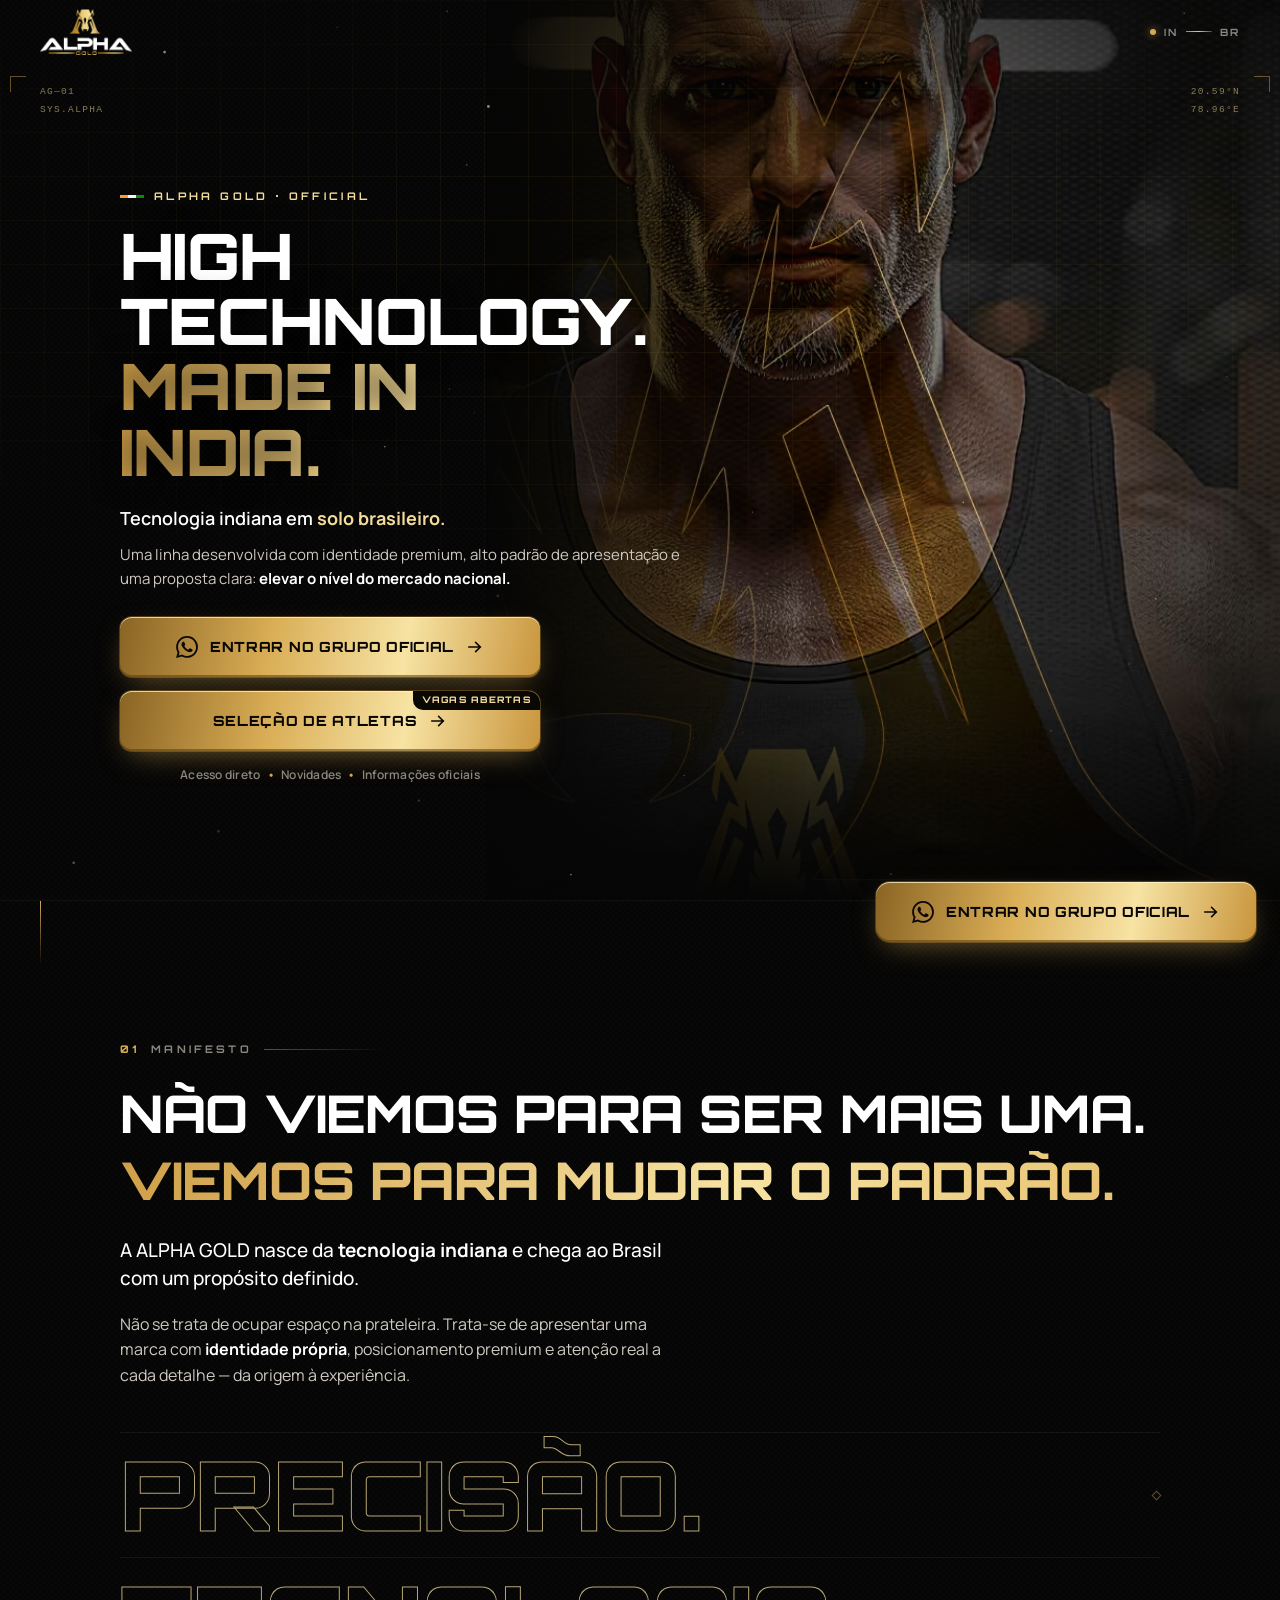
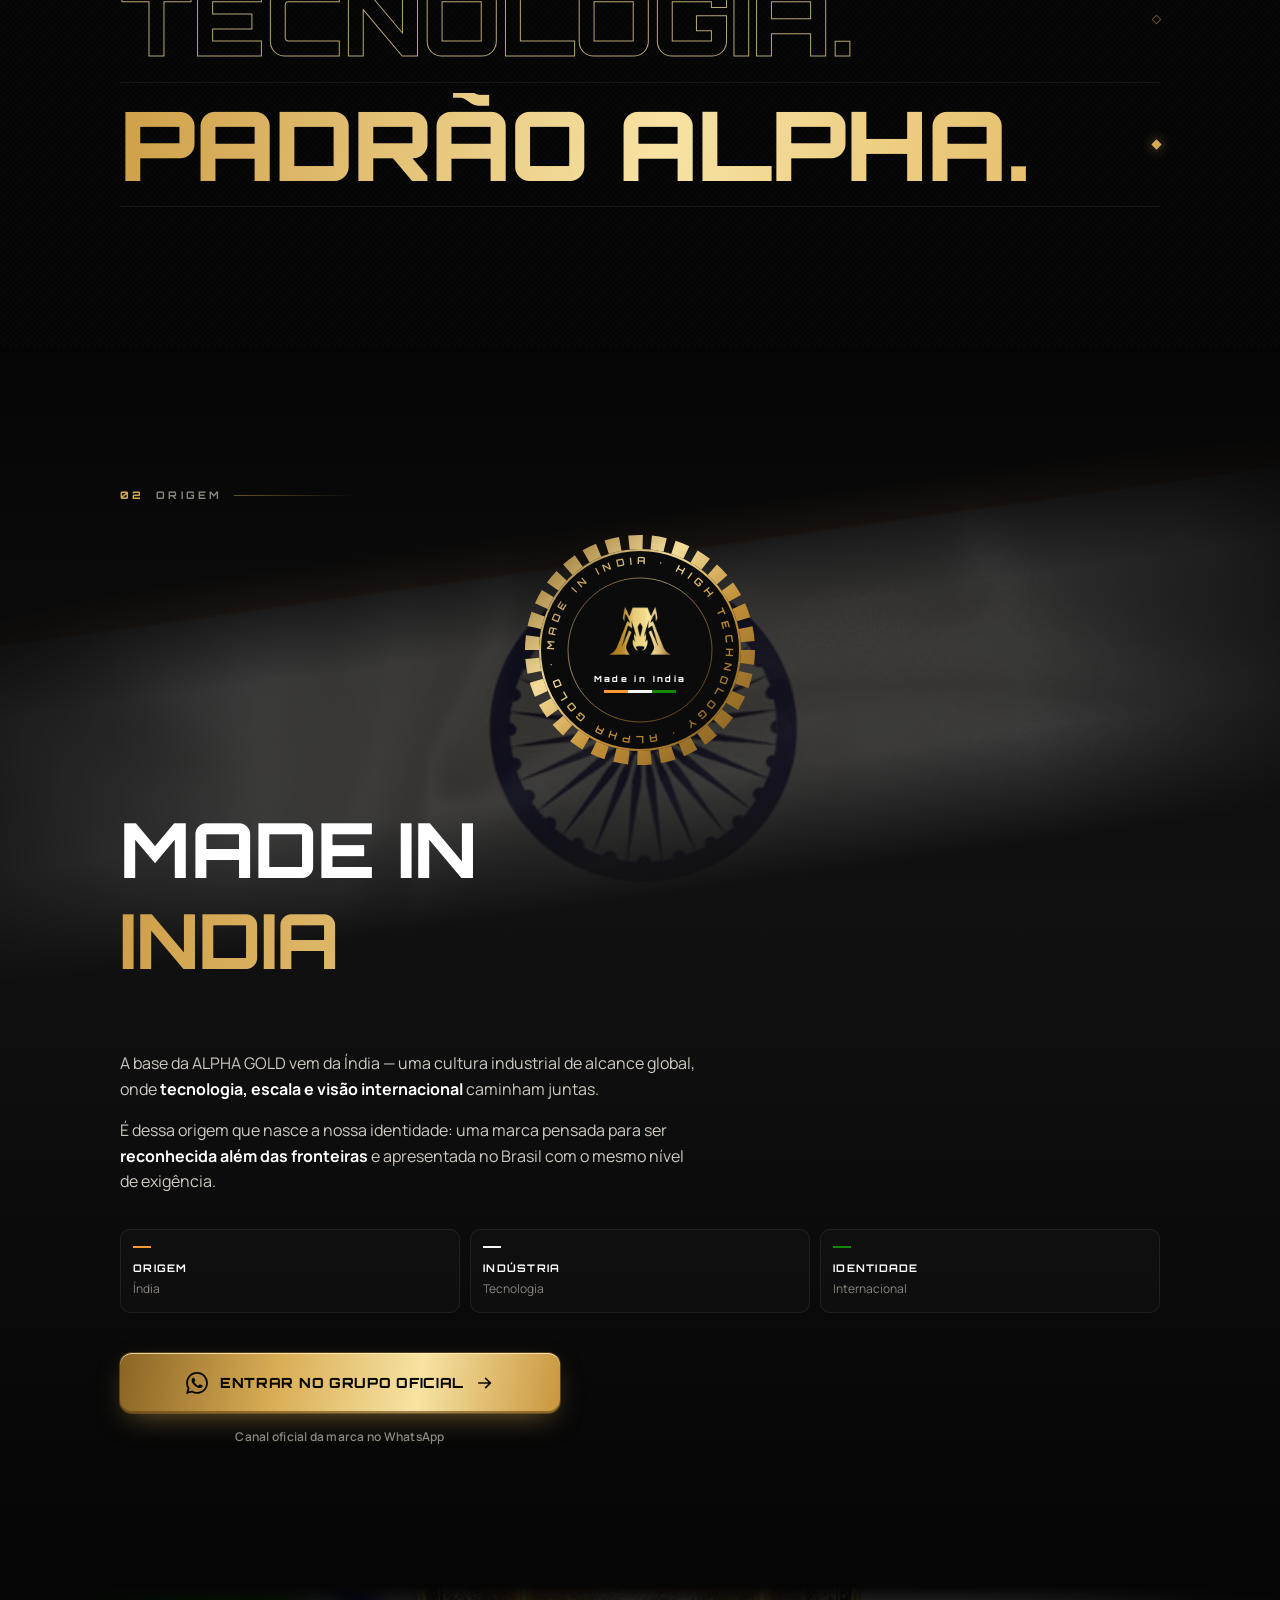
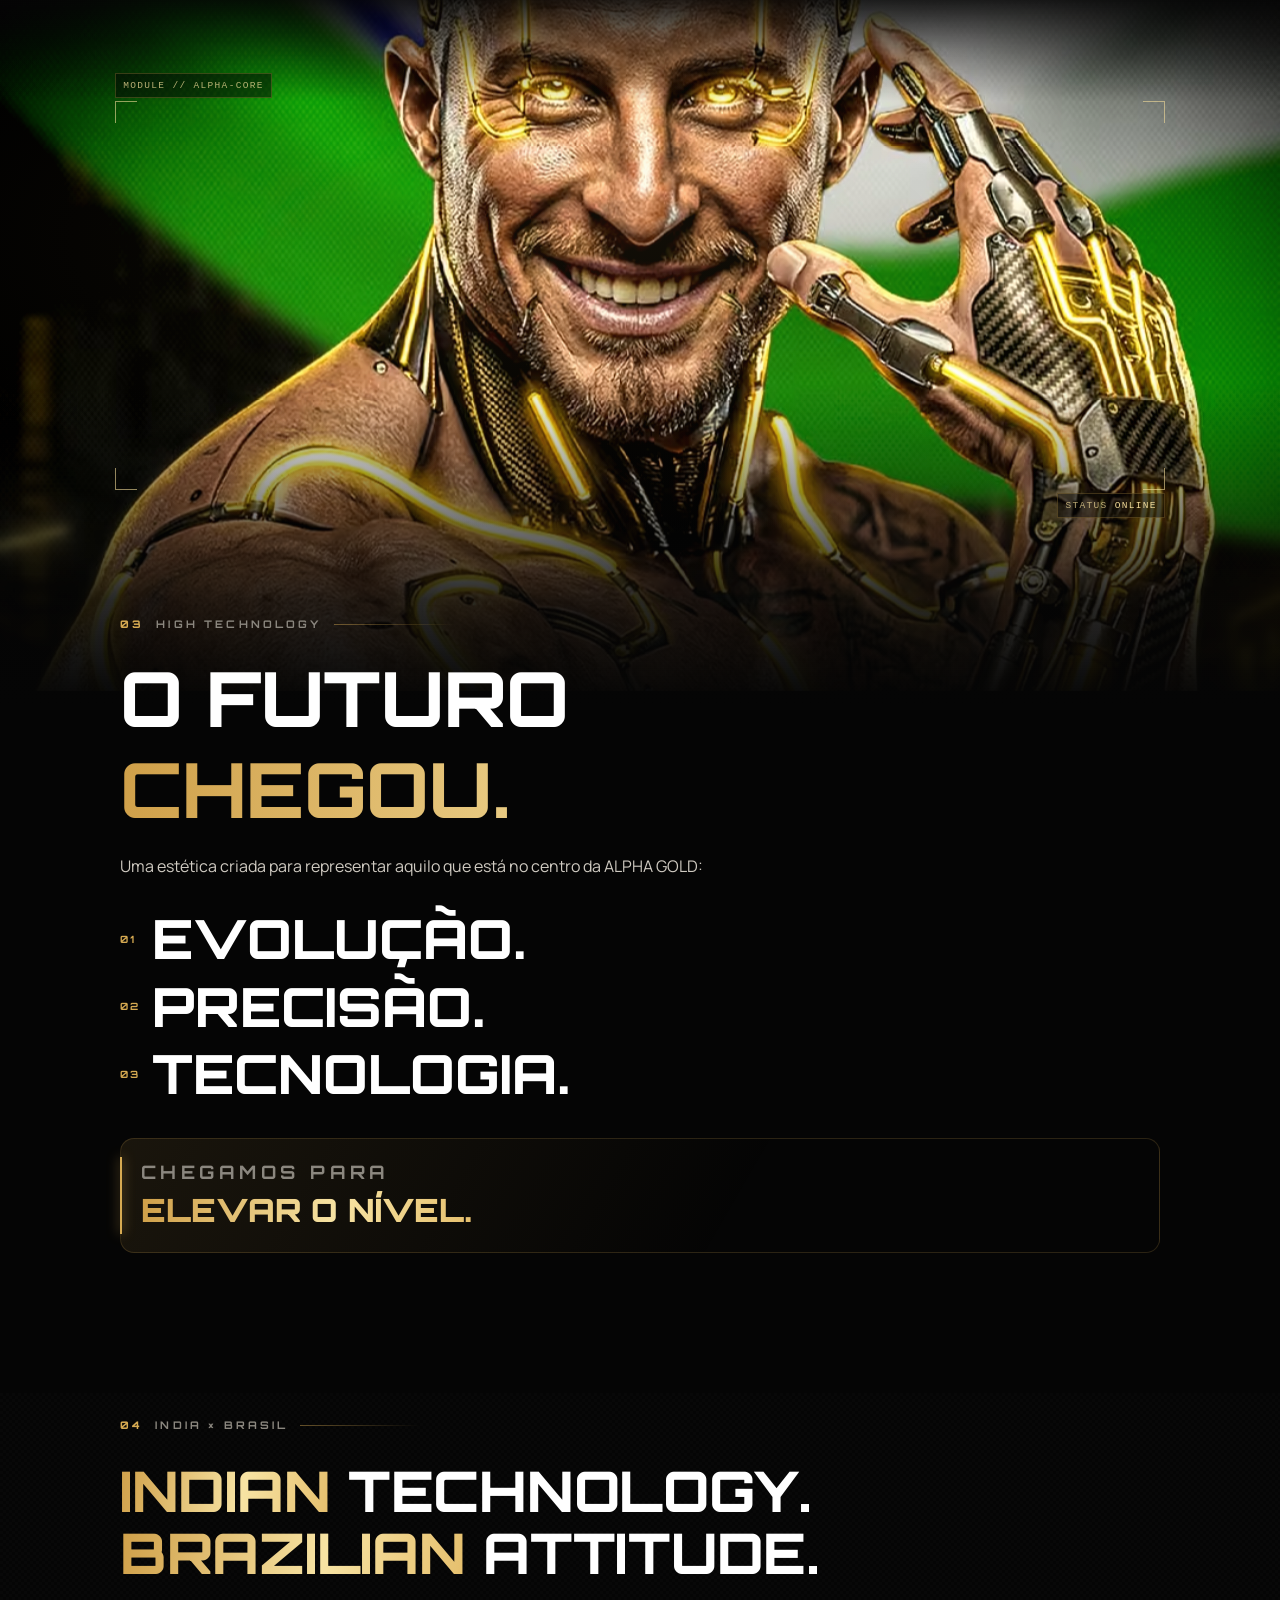
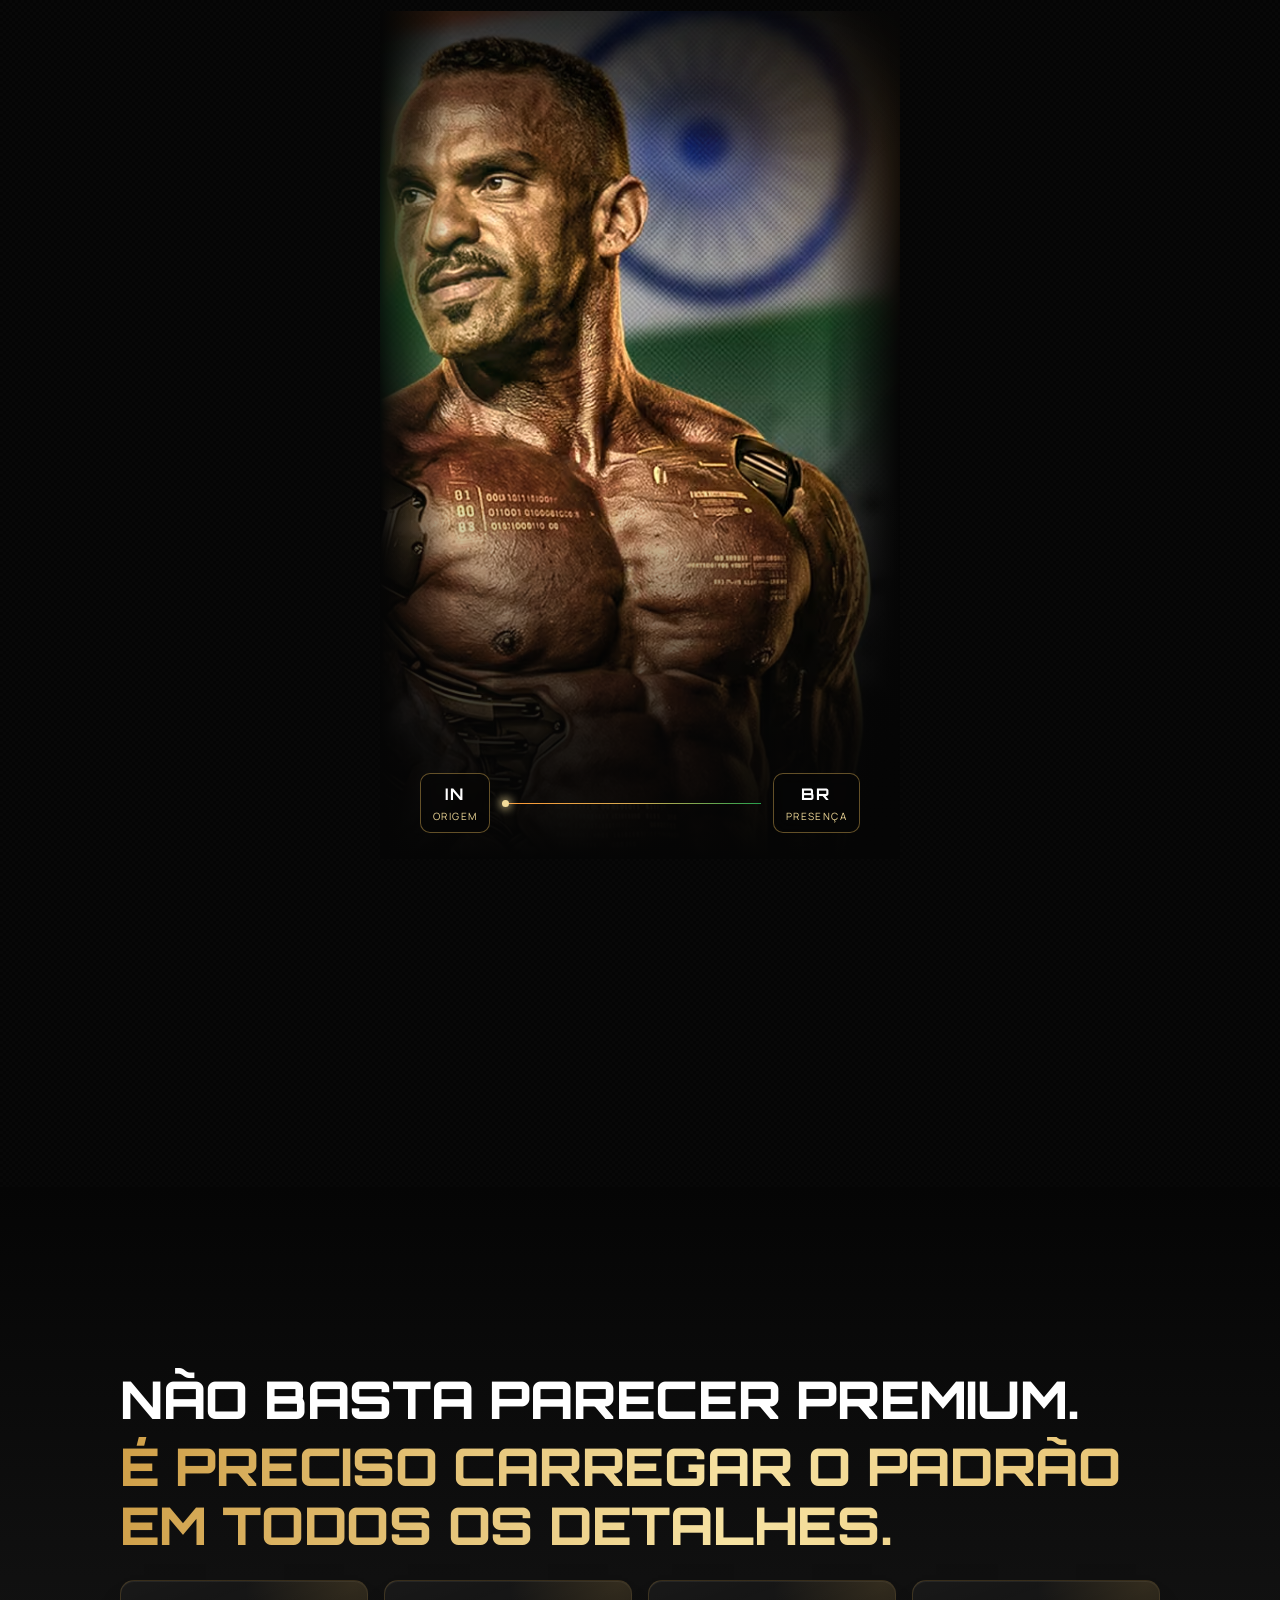
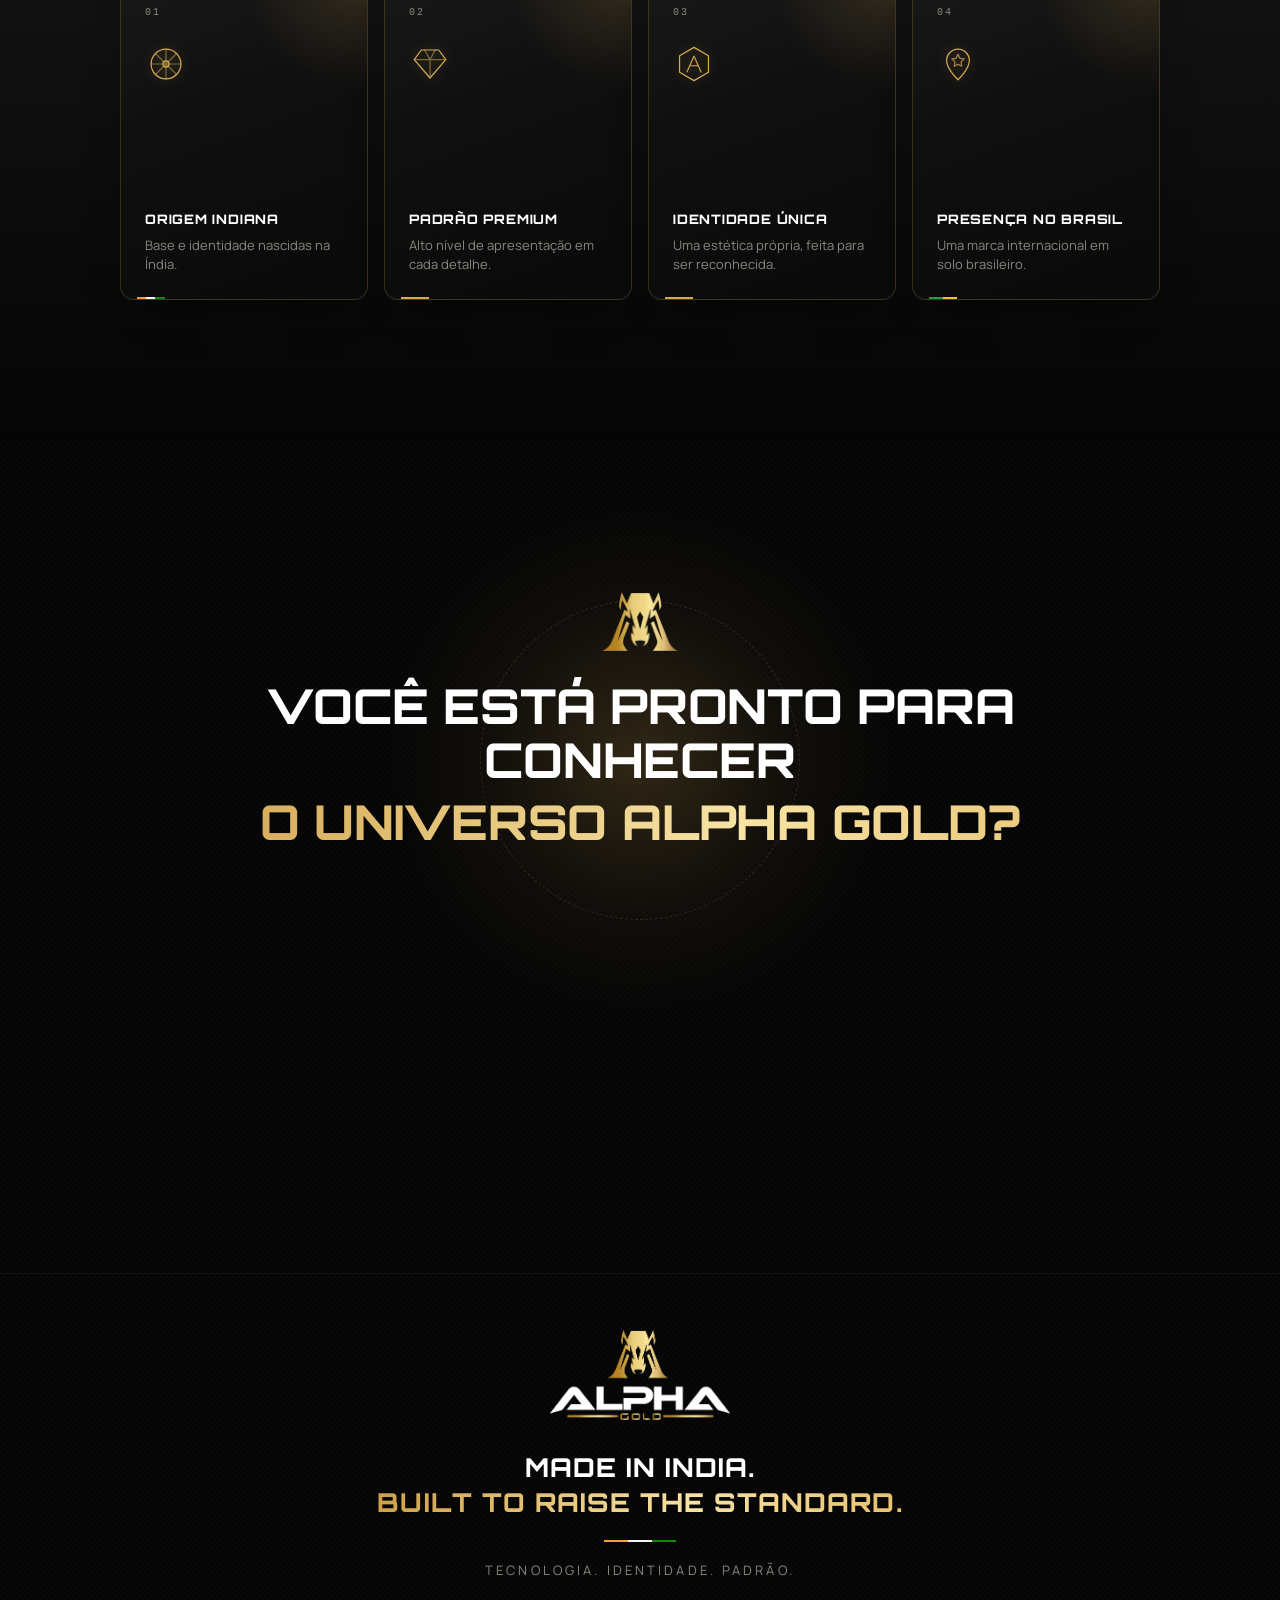
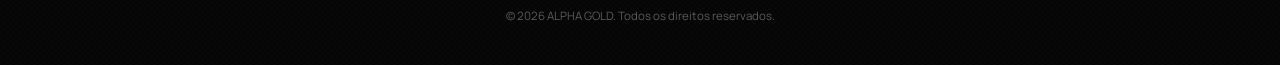
==== commit 1e5fbee4: "Botão de seleção de atletas com o mesmo destaque do botão do WhatsApp Co-Authored-By: Claude Sonnet " ====
--- a/index.html
+++ b/index.html
@@ -103,7 +103,7 @@
             <span>Entrar no grupo oficial</span>
             <svg class="btn-gold__arrow" aria-hidden="true"><use href="#i-arrow"/></svg>
           </a>
-          <a class="btn-ghost" href="/seletiva" data-track="seletiva_hero_click">
+          <a class="btn-gold btn-gold--seletiva" href="/seletiva" data-track="seletiva_hero_click">
             <span>Seleção de atletas</span>
             <svg class="btn-gold__arrow" aria-hidden="true"><use href="#i-arrow"/></svg>
           </a>
@@ -325,7 +325,7 @@
             <svg class="btn-gold__icon" aria-hidden="true"><use href="#i-wa"/></svg>
             <span>Entrar no grupo ALPHA GOLD</span>
           </a>
-          <a class="btn-ghost" href="/seletiva" data-track="seletiva_final_click">
+          <a class="btn-gold btn-gold--seletiva" href="/seletiva" data-track="seletiva_final_click">
             <span>Seleção de atletas</span>
             <svg class="btn-gold__arrow" aria-hidden="true"><use href="#i-arrow"/></svg>
           </a>
--- a/assets/css/styles.css
+++ b/assets/css/styles.css
@@ -575,16 +575,11 @@
   .particles, .scanline { display: none; }
 }
 
-/* ---------- Botão secundário (contorno dourado) ---------- */
-.btn-ghost {
-  display: flex; align-items: center; justify-content: center; gap: 12px;
-  width: 100%; min-height: 54px; margin-top: 12px; padding: 0 16px;
-  border-radius: 12px; border: 1px solid var(--line-strong);
-  background: rgba(214, 170, 82, .06); color: var(--gold-light); text-decoration: none;
-  font-family: var(--f-display); font-weight: 700; font-size: clamp(11px, 3.1vw, 13px); letter-spacing: .08em; text-transform: uppercase;
-  -webkit-tap-highlight-color: transparent; touch-action: manipulation;
-  transition: background .25s var(--ease), border-color .25s var(--ease), transform .25s var(--ease);
-}
-.btn-ghost:hover { background: rgba(214, 170, 82, .14); border-color: var(--gold); }
-.btn-ghost:hover .btn-gold__arrow { transform: translateX(4px); }
-.btn-ghost:active { transform: scale(.975); }
+/* ---------- Botão seleção de atletas (variação do .btn-gold) ---------- */
+.btn-gold--seletiva { --shine-delay: 3.4s; margin-top: 14px; }
+.btn-gold--seletiva::after { /* selo "vagas abertas" */
+  content: "Vagas abertas"; position: absolute; top: 0; right: 0;
+  padding: 2px 9px 3px; border-bottom-left-radius: 10px;
+  background: #0a0804; color: var(--gold-light);
+  font-size: 9px; letter-spacing: .14em;
+}
